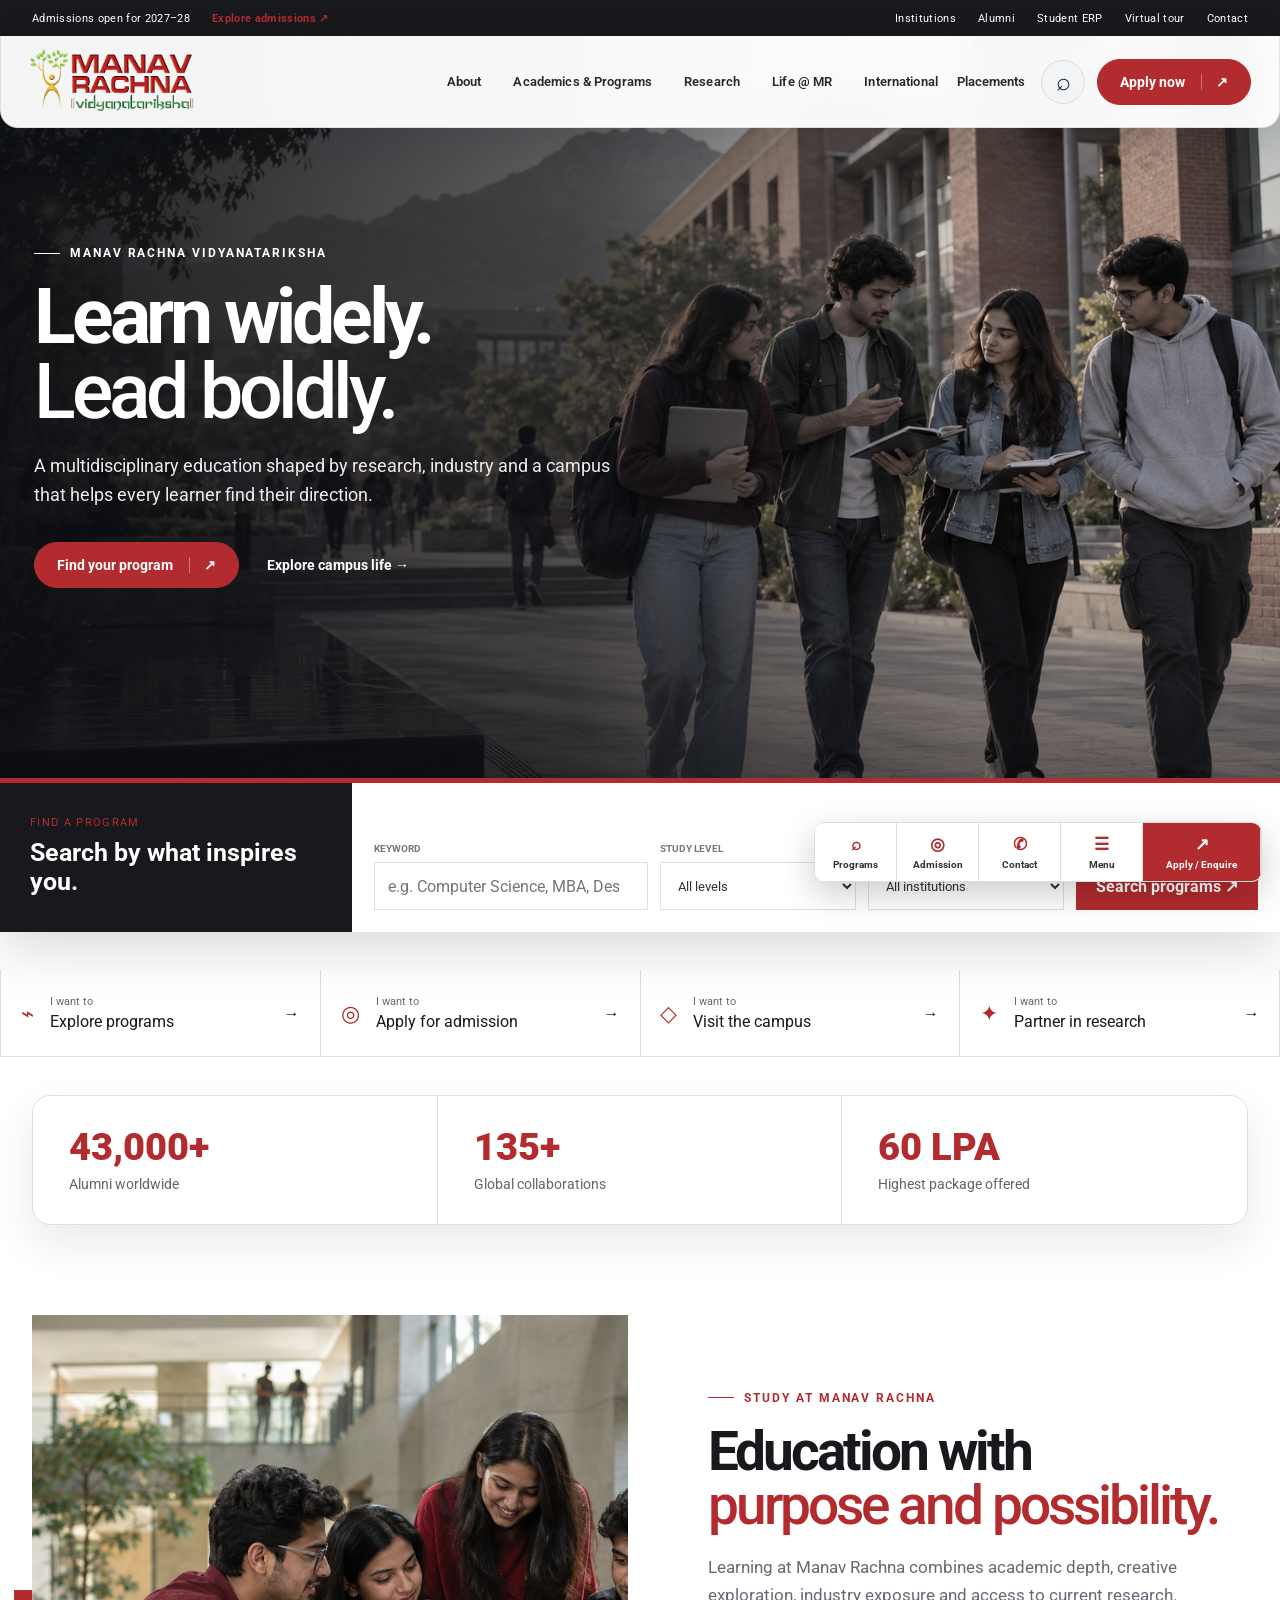
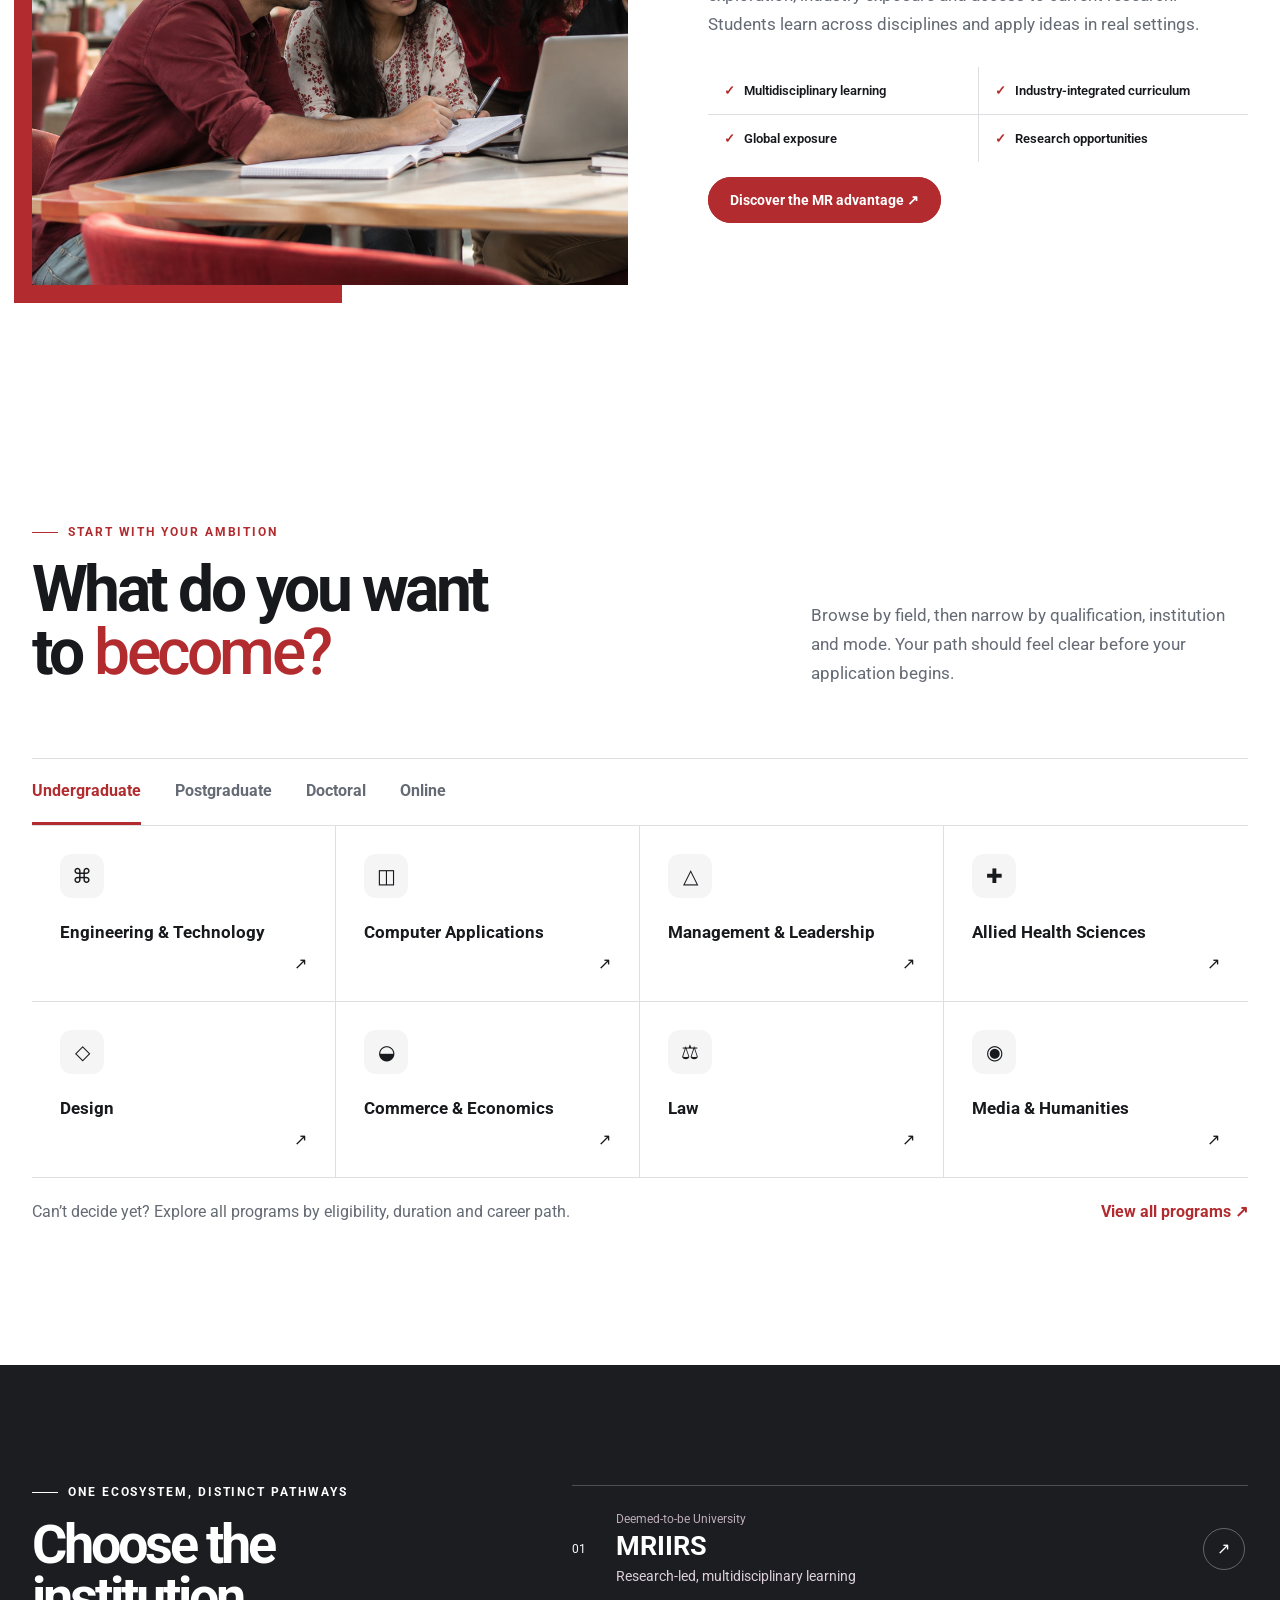
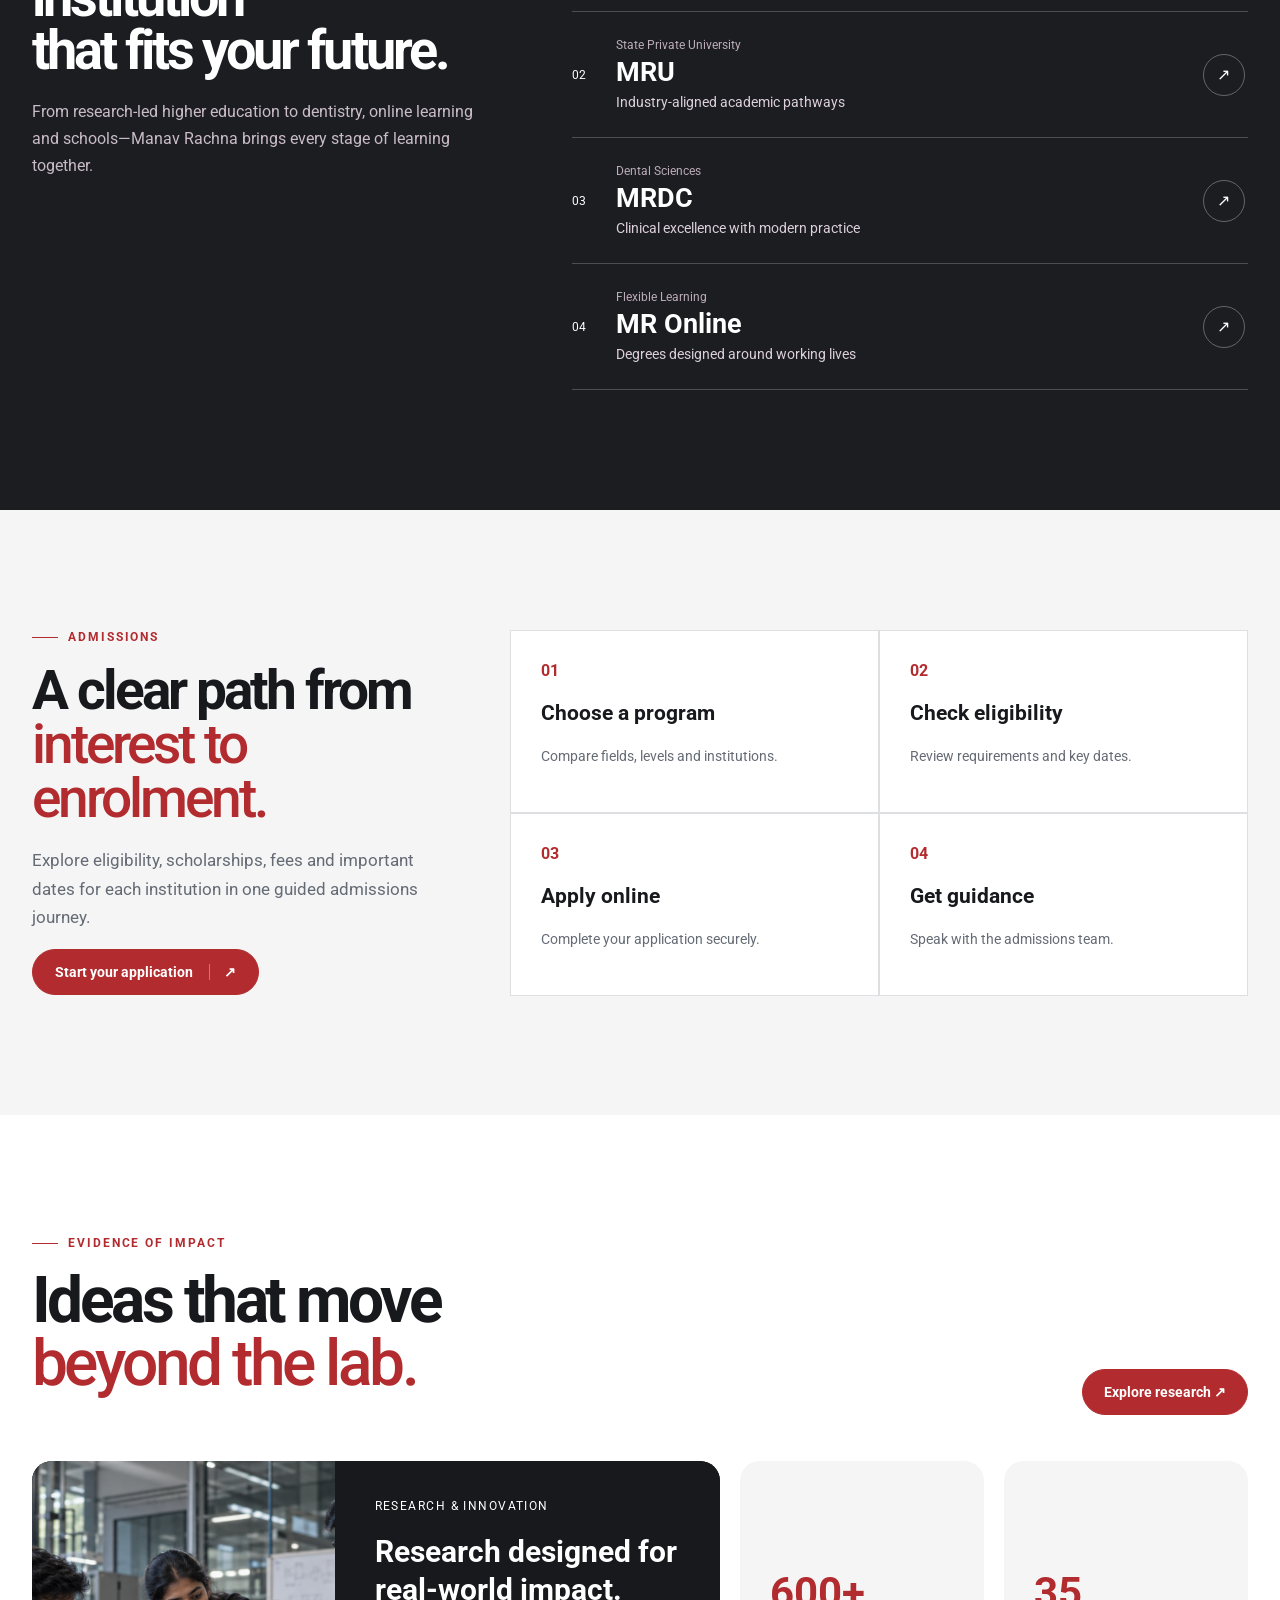
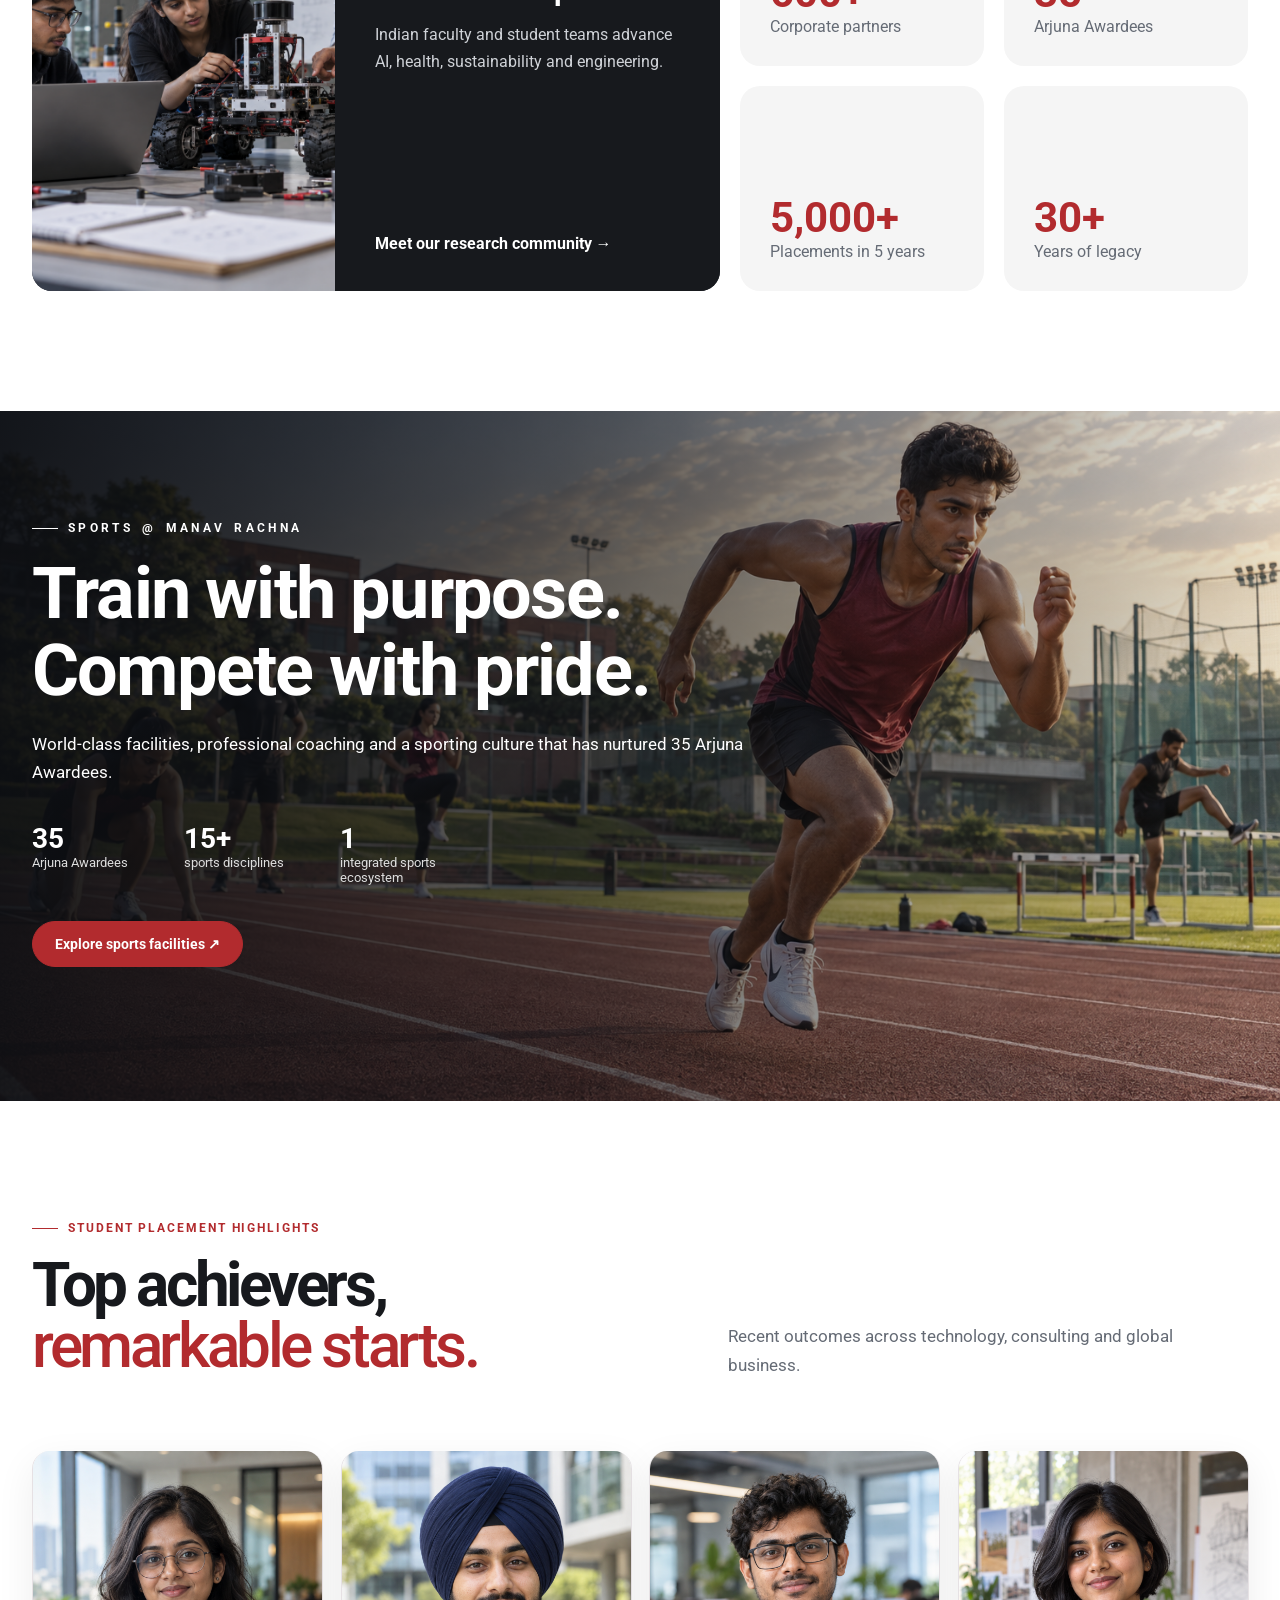
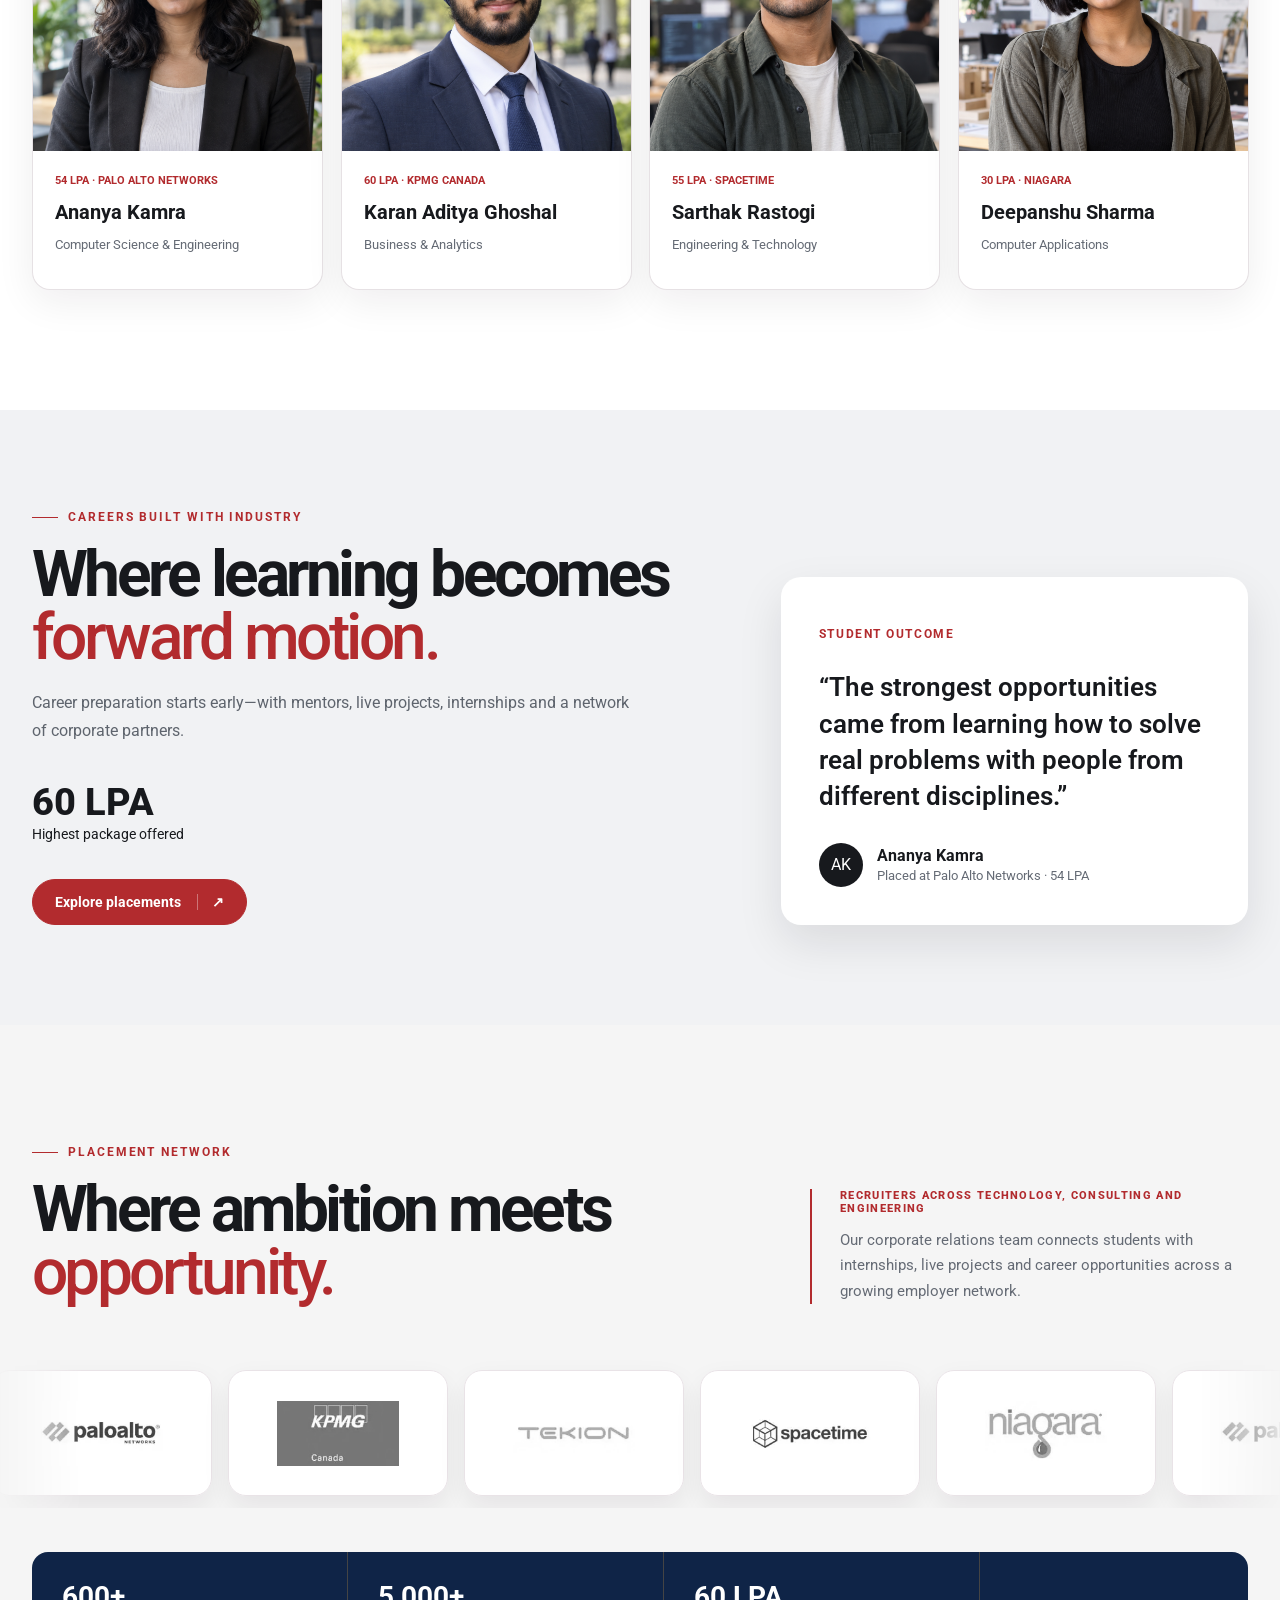
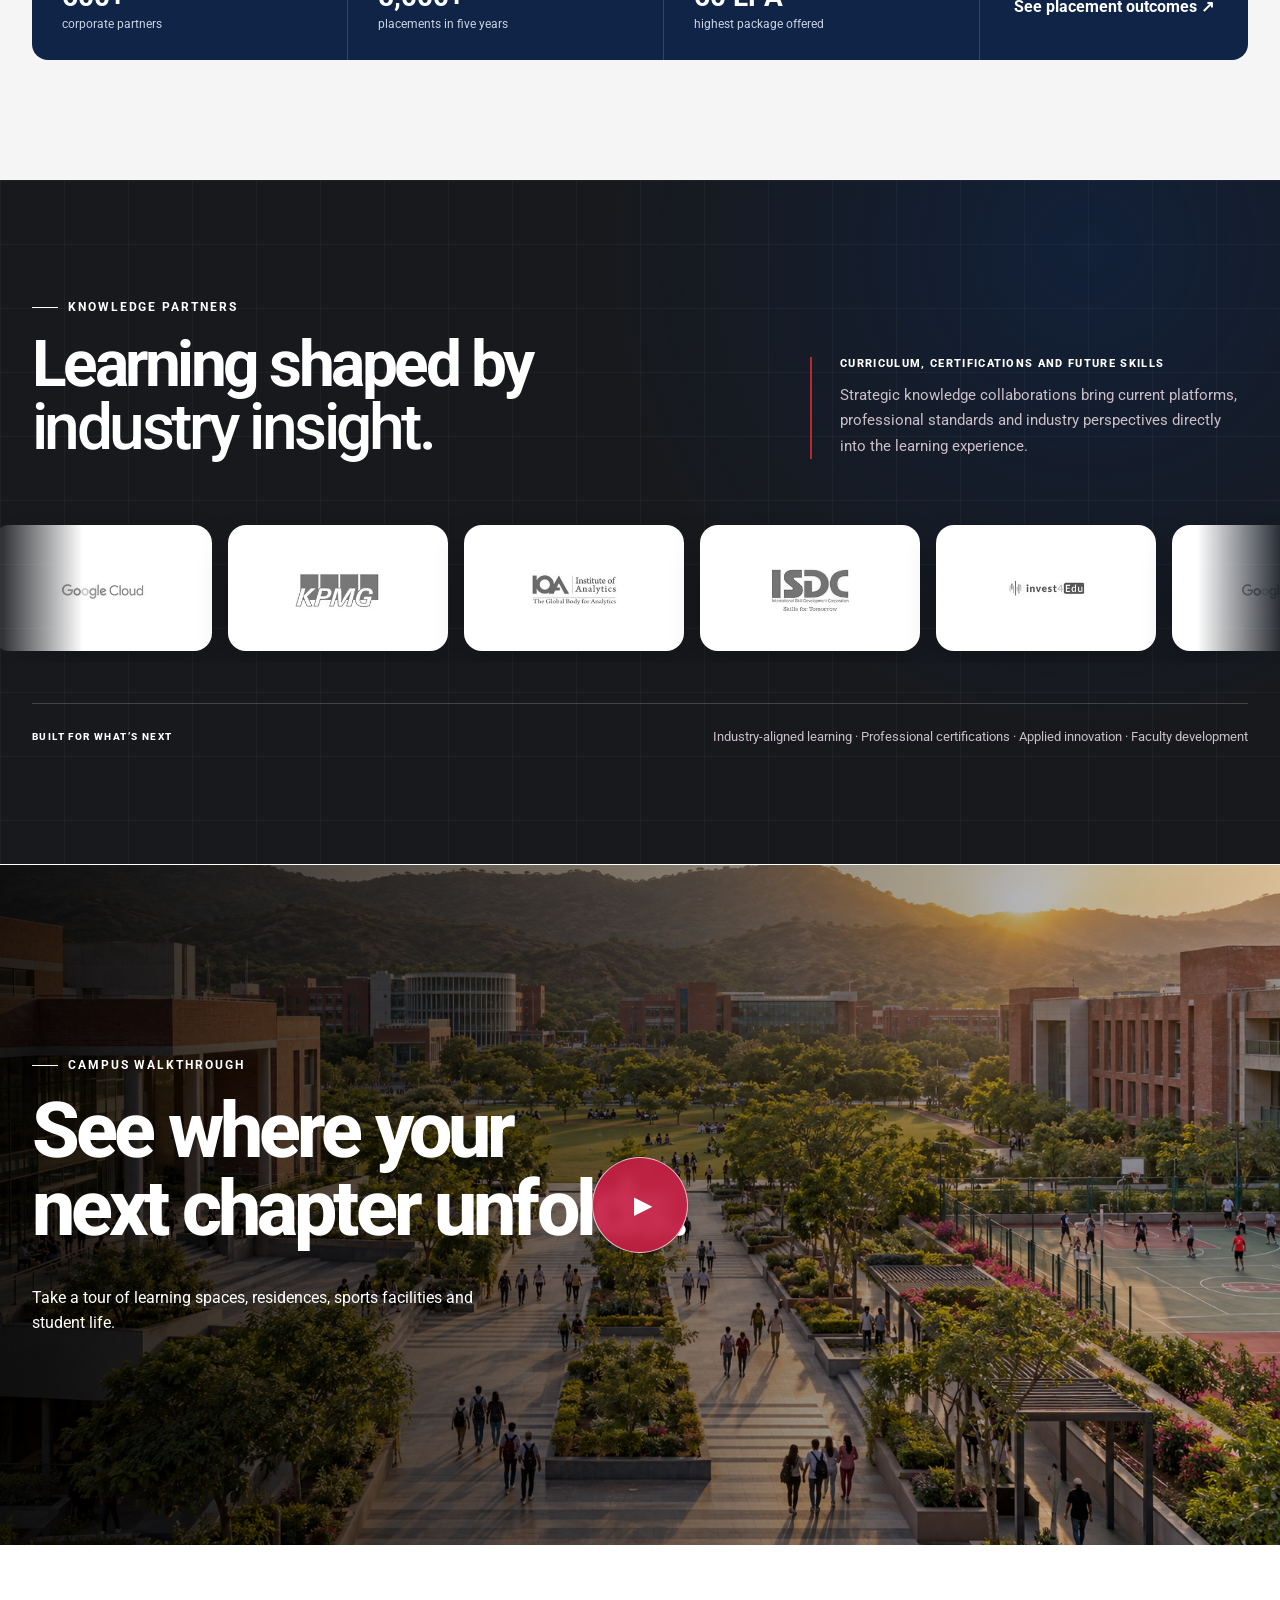
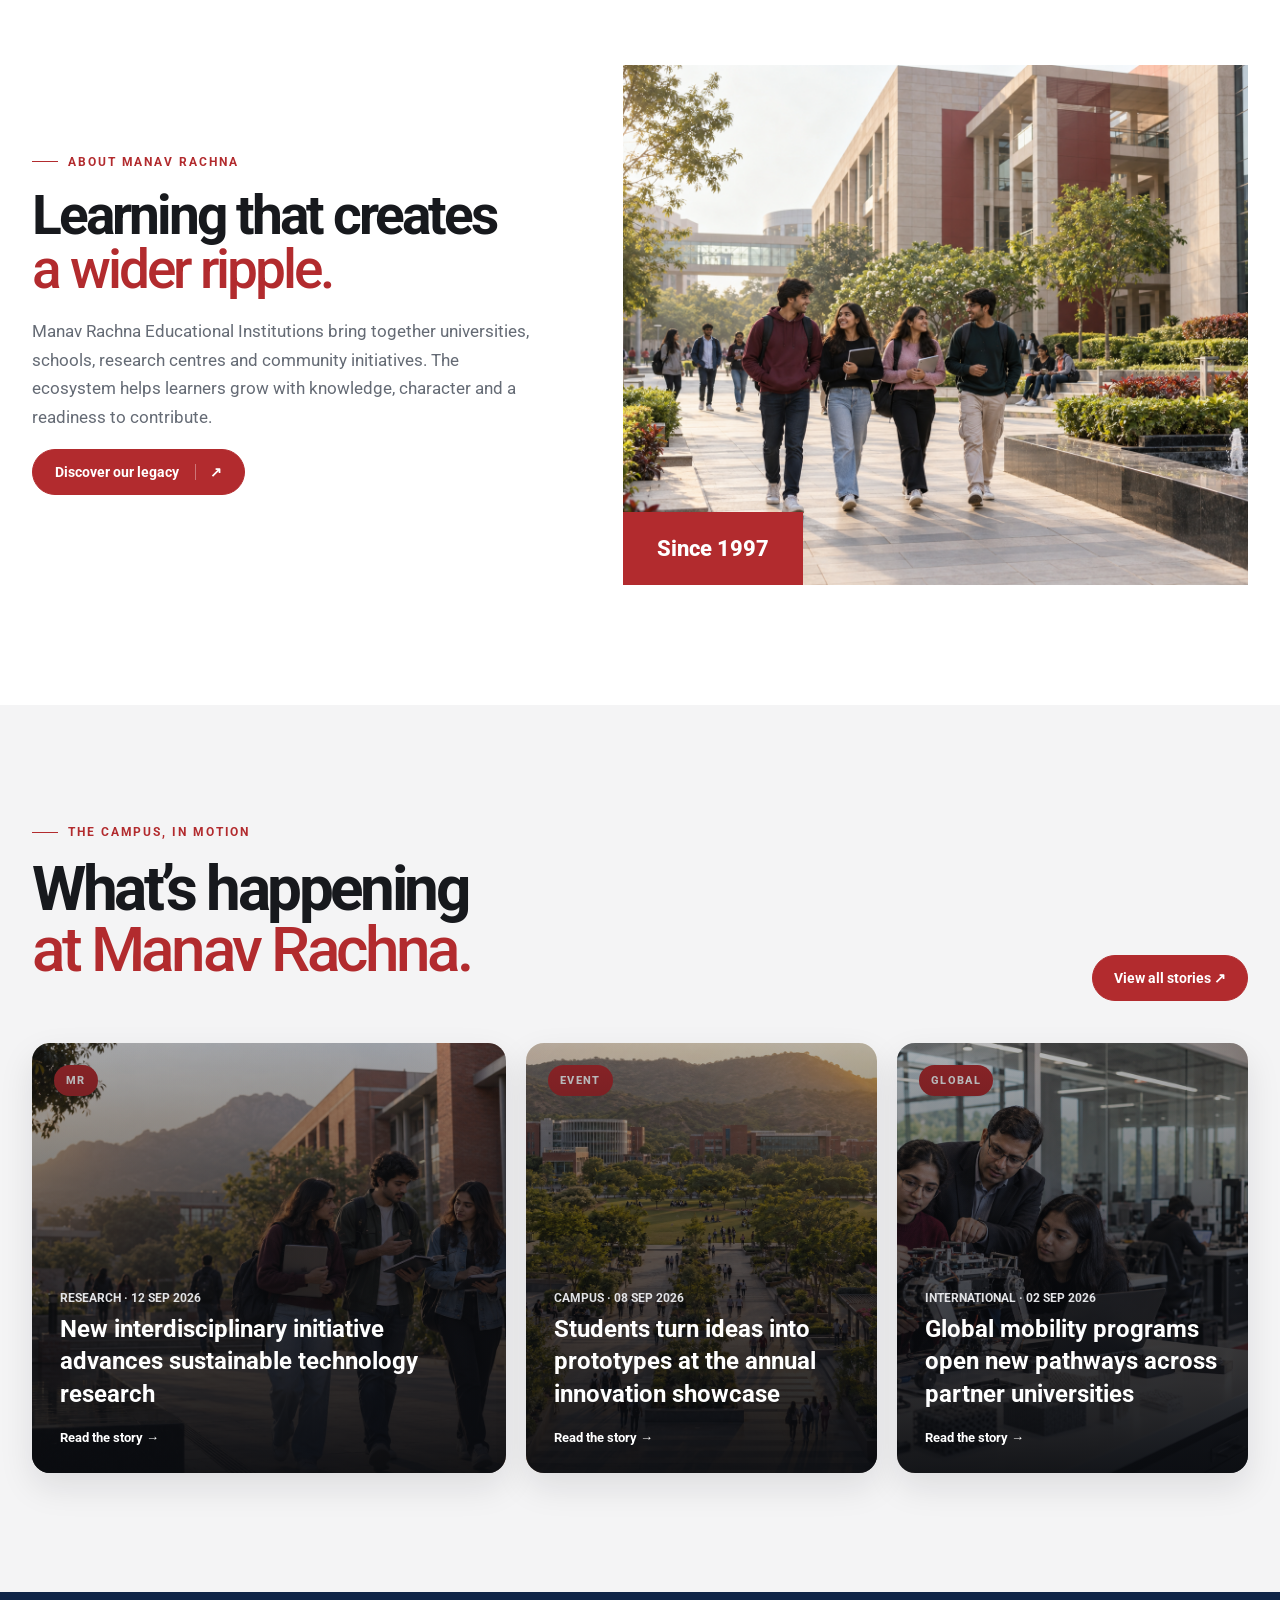
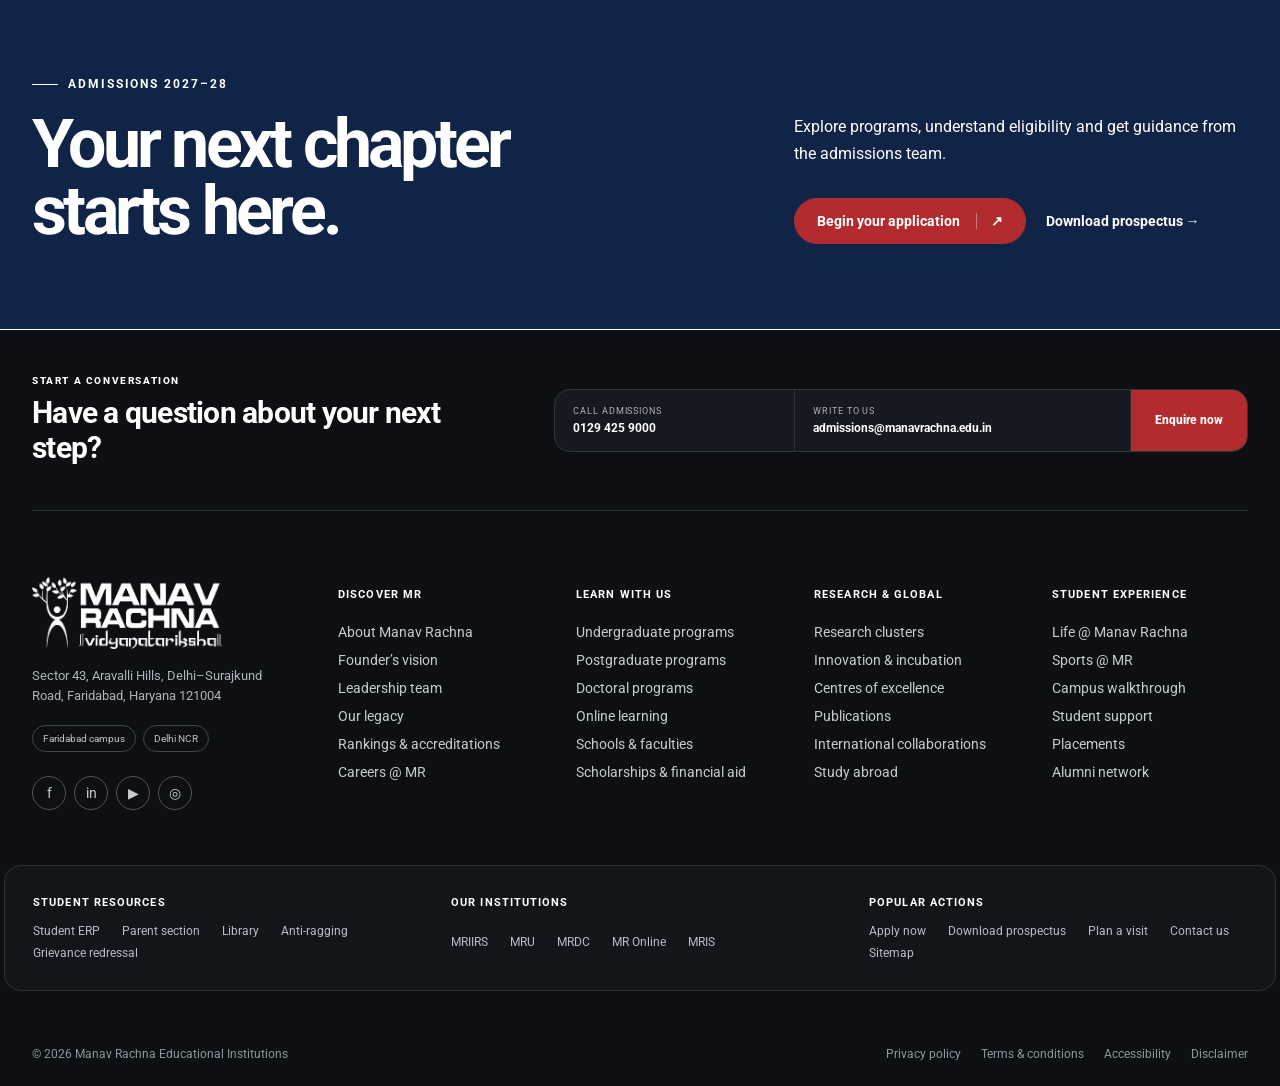
==== preview-1/index.html @ baa13bd2 "Remove numbers section and enable campus video" ====
<!doctype html>
<html lang="en">
<head>
  <meta charset="UTF-8" />
  <meta name="viewport" content="width=device-width, initial-scale=1" />
  <meta name="description" content="A 2026 homepage concept for Manav Rachna—program discovery, research, placements and campus life in one clear journey." />
  <title>Manav Rachna — Homepage Concept 2026</title>
  <link rel="preconnect" href="https://fonts.googleapis.com" />
  <link rel="preconnect" href="https://fonts.gstatic.com" crossorigin />
  <link href="https://fonts.googleapis.com/css2?family=Roboto:wght@400;500;600;700;800;900&display=swap" rel="stylesheet" />
  <link rel="stylesheet" href="styles.css" />
</head>
<body>
  <a class="skip" href="#main">Skip to main content</a>
  <div class="utility-bar"><div><span>Admissions open for 2027–28</span><a href="#admissions">Explore admissions ↗</a></div><nav aria-label="Utility navigation"><a href="#institutions">Institutions</a><a href="#experience">Alumni</a><a href="#top">Student ERP</a><a href="#experience">Virtual tour</a><a href="#enquiry">Contact</a></nav></div>
  <header class="site-header">
    <div class="nav-wrap">
      <a class="brand" href="#top" aria-label="Manav Rachna home"><img src="assets/manav-rachna-logo.png" alt="Manav Rachna" /></a>
      <nav class="desktop-nav" id="desktopNav" aria-label="Primary navigation">
        <button class="nav-item" data-menu="about">About</button>
        <button class="nav-item" data-menu="academics">Academics & Programs</button>
        <button class="nav-item" data-menu="research">Research</button>
        <button class="nav-item" data-menu="experience">Life @ MR</button>
        <button class="nav-item" data-menu="global">International</button>
        <a href="#placements">Placements</a>
      </nav>
      <div class="nav-actions"><button class="icon-btn" id="searchBtn" aria-label="Open search">⌕</button><a class="apply-btn" href="#admissions">Apply now <span>↗</span></a><button class="menu-btn" id="menuBtn" aria-label="Open menu" aria-expanded="false"><span></span><span></span></button></div>
    </div>
    <div class="mega-menu" id="megaMenu" aria-hidden="true"></div>
  </header>

  <main id="main">
    <section class="hero" id="top">
      <img class="hero-image" src="assets/campus-hero.png" alt="Students collaborating while walking through a contemporary university campus" />
      <div class="hero-shade"></div>
      <div class="hero-content">
        <div class="eyebrow light"><span></span> Manav Rachna Vidyanatariksha</div>
        <h1>Learn widely.<br /><em>Lead boldly.</em></h1>
        <p>A multidisciplinary education shaped by research, industry and a campus that helps every learner find their direction.</p>
        <div class="hero-actions"><a class="primary-btn" href="#programs">Find your program <span>↗</span></a><a class="text-link light-link" href="#experience">Explore campus life <span>→</span></a></div>
      </div>
    </section>

    <section class="program-search" aria-label="Find a program"><div><span>Find a program</span><h2>Search by what inspires you.</h2></div><form onsubmit="return false"><label><span>Keyword</span><input type="search" placeholder="e.g. Computer Science, MBA, Design" /></label><label><span>Study level</span><select><option>All levels</option><option>Undergraduate</option><option>Postgraduate</option><option>Doctoral</option></select></label><label><span>Institution</span><select><option>All institutions</option><option>MRIIRS</option><option>MRU</option><option>MRDC</option><option>MR Online</option></select></label><button type="submit">Search programs ↗</button></form></section>

    <section class="quick-paths" aria-label="Quick links">
      <a href="#programs"><span class="line-icon">⌁</span><span><small>I want to</small>Explore programs</span><b>→</b></a>
      <a href="#admissions"><span class="line-icon">◎</span><span><small>I want to</small>Apply for admission</span><b>→</b></a>
      <a href="#experience"><span class="line-icon">◇</span><span><small>I want to</small>Visit the campus</span><b>→</b></a>
      <a href="#research"><span class="line-icon">✦</span><span><small>I want to</small>Partner in research</span><b>→</b></a>
    </section>

    <section class="impact-strip" aria-label="Manav Rachna highlights"><div><strong>43,000+</strong><span>Alumni worldwide</span></div><div><strong>135+</strong><span>Global collaborations</span></div><div><strong>60 LPA</strong><span>Highest package offered</span></div></section>

    <section class="study-intro section"><div class="study-image"><img src="assets/ai-refresh/study-indian-students.png" alt="Indian Manav Rachna students collaborating in a contemporary learning space" /></div><div><div class="eyebrow"><span></span> Study at Manav Rachna</div><h2>Education with<br /><em>purpose and possibility.</em></h2><p>Learning at Manav Rachna combines academic depth, creative exploration, industry exposure and access to current research. Students learn across disciplines and apply ideas in real settings.</p><div class="study-points"><span>Multidisciplinary learning</span><span>Industry-integrated curriculum</span><span>Global exposure</span><span>Research opportunities</span></div><a class="outline-btn" href="#programs">Discover the MR advantage ↗</a></div></section>

    <section class="section programs" id="programs">
      <div class="section-heading"><div><div class="eyebrow"><span></span> Start with your ambition</div><h2>What do you want<br />to <em>become?</em></h2></div><p>Browse by field, then narrow by qualification, institution and mode. Your path should feel clear before your application begins.</p></div>
      <div class="program-shell">
        <div class="program-tabs" role="tablist" aria-label="Program level"><button class="active" data-level="undergraduate" role="tab">Undergraduate</button><button data-level="postgraduate" role="tab">Postgraduate</button><button data-level="doctoral" role="tab">Doctoral</button><button data-level="online" role="tab">Online</button></div>
        <div class="program-grid" id="programGrid"></div>
        <div class="program-footer"><span>Can’t decide yet? Explore all programs by eligibility, duration and career path.</span><a href="#programs">View all programs <b>↗</b></a></div>
      </div>
    </section>

    <section class="institutions section" id="institutions">
      <div class="institution-intro"><div class="eyebrow light"><span></span> One ecosystem, distinct pathways</div><h2>Choose the institution<br />that fits your future.</h2><p>From research-led higher education to dentistry, online learning and schools—Manav Rachna brings every stage of learning together.</p></div>
      <div class="institution-cards">
        <article class="institution-card featured"><span class="card-no">01</span><div><p>Deemed-to-be University</p><h3>MRIIRS</h3><span>Research-led, multidisciplinary learning</span></div><a href="#institutions" aria-label="Explore MRIIRS">↗</a></article>
        <article class="institution-card"><span class="card-no">02</span><div><p>State Private University</p><h3>MRU</h3><span>Industry-aligned academic pathways</span></div><a href="#institutions" aria-label="Explore MRU">↗</a></article>
        <article class="institution-card"><span class="card-no">03</span><div><p>Dental Sciences</p><h3>MRDC</h3><span>Clinical excellence with modern practice</span></div><a href="#institutions" aria-label="Explore MRDC">↗</a></article>
        <article class="institution-card"><span class="card-no">04</span><div><p>Flexible Learning</p><h3>MR Online</h3><span>Degrees designed around working lives</span></div><a href="#institutions" aria-label="Explore MR Online">↗</a></article>
      </div>
    </section>

    <section class="admission-detail section" id="admissions-overview"><div><div class="eyebrow"><span></span> Admissions</div><h2>A clear path from<br /><em>interest to enrolment.</em></h2><p>Explore eligibility, scholarships, fees and important dates for each institution in one guided admissions journey.</p><a class="primary-btn" href="#admissions">Start your application <span>↗</span></a></div><div class="admission-steps"><article><b>01</b><h3>Choose a program</h3><p>Compare fields, levels and institutions.</p></article><article><b>02</b><h3>Check eligibility</h3><p>Review requirements and key dates.</p></article><article><b>03</b><h3>Apply online</h3><p>Complete your application securely.</p></article><article><b>04</b><h3>Get guidance</h3><p>Speak with the admissions team.</p></article></div></section>

    <section class="section proof" id="research">
      <div class="proof-top"><div><div class="eyebrow"><span></span> Evidence of impact</div><h2>Ideas that move<br /><em>beyond the lab.</em></h2></div><a class="outline-btn" href="#research">Explore research <span>↗</span></a></div>
      <div class="proof-layout">
        <article class="story-card plum"><img src="assets/ai-refresh/evidence-robotics-lab.png" alt="Indian students and faculty developing a robotics prototype in a modern innovation laboratory" /><div><span>Research & innovation</span><h3>Research designed for real-world impact.</h3><p>Indian faculty and student teams advance AI, health, sustainability and engineering.</p><a href="#research">Meet our research community →</a></div></article>
        <div class="metric-grid"><div><strong>600+</strong><span>Corporate partners</span></div><div><strong>35</strong><span>Arjuna Awardees</span></div><div><strong>5,000+</strong><span>Placements in 5 years</span></div><div><strong>30+</strong><span>Years of legacy</span></div></div>
      </div>
    </section>

    <section class="sports" id="sports"><img src="assets/sports-at-mr.png" alt="Student athletes training on the university athletics track" /><div class="sports-overlay"></div><div class="sports-copy"><div class="eyebrow light"><span></span> Sports @ Manav Rachna</div><h2>Train with purpose.<br />Compete with pride.</h2><p>World-class facilities, professional coaching and a sporting culture that has nurtured 35 Arjuna Awardees.</p><div class="sports-facts"><span><strong>35</strong> Arjuna Awardees</span><span><strong>15+</strong> sports disciplines</span><span><strong>1</strong> integrated sports ecosystem</span></div><a class="primary-btn pale" href="#sports">Explore sports facilities ↗</a></div></section>

    <section class="achievers section"><div class="section-heading compact"><div><div class="eyebrow"><span></span> Student placement highlights</div><h2>Top achievers,<br /><em>remarkable starts.</em></h2></div><p>Recent outcomes across technology, consulting and global business.</p></div><div class="achiever-grid"><article><div class="avatar"><img src="assets/ai-refresh/placement-ananya.png" alt="Fictional portrait representing Ananya Kamra" /></div><span>54 LPA · Palo Alto Networks</span><h3>Ananya Kamra</h3><p>Computer Science & Engineering</p></article><article><div class="avatar"><img src="assets/ai-refresh/placement-karan.png" alt="Fictional portrait representing Karan Aditya Ghoshal" /></div><span>60 LPA · KPMG Canada</span><h3>Karan Aditya Ghoshal</h3><p>Business & Analytics</p></article><article><div class="avatar"><img src="assets/ai-refresh/placement-sarthak.png" alt="Fictional portrait representing Sarthak Rastogi" /></div><span>55 LPA · Spacetime</span><h3>Sarthak Rastogi</h3><p>Engineering & Technology</p></article><article><div class="avatar"><img src="assets/ai-refresh/placement-deepanshu.png" alt="Fictional portrait representing Deepanshu Sharma" /></div><span>30 LPA · Niagara</span><h3>Deepanshu Sharma</h3><p>Computer Applications</p></article></div></section>

    <section class="career" id="placements">
      <div class="career-copy"><div class="eyebrow light"><span></span> Careers built with industry</div><h2>Where learning becomes<br /><em>forward motion.</em></h2><p>Career preparation starts early—with mentors, live projects, internships and a network of corporate partners.</p><div class="career-stat"><strong>60 LPA</strong><span>Highest package offered</span></div><a class="primary-btn pale" href="#placements">Explore placements <span>↗</span></a></div>
      <div class="career-panel"><p>Student outcome</p><blockquote>“The strongest opportunities came from learning how to solve real problems with people from different disciplines.”</blockquote><div class="student"><span>AK</span><div><strong>Ananya Kamra</strong><small>Placed at Palo Alto Networks · 54 LPA</small></div></div></div>
    </section>

    <section class="placement-network partner-section section" aria-label="Placement network">
      <div class="partner-section-head"><div><div class="eyebrow"><span></span> Placement network</div><h2>Where ambition meets<br /><em>opportunity.</em></h2></div><div class="partner-head-copy"><span>Recruiters across technology, consulting and engineering</span><p>Our corporate relations team connects students with internships, live projects and career opportunities across a growing employer network.</p></div></div>
      <div class="logo-marquee" aria-label="Selected placement partners"><div class="logo-track placement-track"><figure><img src="assets/partners/palo-alto.webp" alt="Palo Alto Networks" /></figure><figure><img src="assets/partners/kpmg-canada.webp" alt="KPMG Canada" /></figure><figure><img src="assets/partners/tekion.webp" alt="Tekion" /></figure><figure><img src="assets/partners/spacetime.webp" alt="Spacetime" /></figure><figure><img src="assets/partners/niagara.webp" alt="Niagara" /></figure><figure aria-hidden="true"><img src="assets/partners/palo-alto.webp" alt="" /></figure><figure aria-hidden="true"><img src="assets/partners/kpmg-canada.webp" alt="" /></figure><figure aria-hidden="true"><img src="assets/partners/tekion.webp" alt="" /></figure><figure aria-hidden="true"><img src="assets/partners/spacetime.webp" alt="" /></figure><figure aria-hidden="true"><img src="assets/partners/niagara.webp" alt="" /></figure></div></div>
      <div class="placement-band"><div><strong>600+</strong><span>corporate partners</span></div><div><strong>5,000+</strong><span>placements in five years</span></div><div><strong>60 LPA</strong><span>highest package offered</span></div><a href="#placements">See placement outcomes ↗</a></div>
    </section>

    <section class="knowledge-partners partner-section section" aria-label="Knowledge partners">
      <div class="partner-section-head"><div><div class="eyebrow light"><span></span> Knowledge partners</div><h2>Learning shaped by<br /><em>industry insight.</em></h2></div><div class="partner-head-copy"><span>Curriculum, certifications and future skills</span><p>Strategic knowledge collaborations bring current platforms, professional standards and industry perspectives directly into the learning experience.</p></div></div>
      <div class="logo-marquee dark-marquee" aria-label="Selected knowledge partners"><div class="logo-track knowledge-track"><figure><img src="assets/partners/google-cloud.webp" alt="Google Cloud" /></figure><figure><img src="assets/partners/kpmg.webp" alt="KPMG" /></figure><figure><img src="assets/partners/institute-analytics.webp" alt="Institute of Analytics" /></figure><figure><img src="assets/partners/isdc.webp" alt="International Skill Development Corporation" /></figure><figure><img src="assets/partners/invest4edu.webp" alt="Invest4Edu" /></figure><figure aria-hidden="true"><img src="assets/partners/google-cloud.webp" alt="" /></figure><figure aria-hidden="true"><img src="assets/partners/kpmg.webp" alt="" /></figure><figure aria-hidden="true"><img src="assets/partners/institute-analytics.webp" alt="" /></figure><figure aria-hidden="true"><img src="assets/partners/isdc.webp" alt="" /></figure><figure aria-hidden="true"><img src="assets/partners/invest4edu.webp" alt="" /></figure></div></div>
      <div class="knowledge-note"><span>Built for what’s next</span><p>Industry-aligned learning · Professional certifications · Applied innovation · Faculty development</p></div>
    </section>

    <section class="walkthrough" aria-label="Campus walkthrough video">
      <img src="assets/campus-walkthrough.png" alt="High-resolution aerial view of the Manav Rachna campus" />
      <video class="campus-video" preload="metadata" controls playsinline aria-label="Manav Rachna campus walkthrough"><source src="assets/campus-walkthrough.mp4" type="video/mp4" /></video>
      <div class="walkthrough-shade"></div><div class="walkthrough-copy"><div class="eyebrow light"><span></span> Campus walkthrough</div><h2>See where your<br />next chapter unfolds.</h2><button class="play-button" type="button" aria-label="Play campus walkthrough video"><span>▶</span></button><p>Take a tour of learning spaces, residences, sports facilities and student life.</p></div>
    </section>

    <section class="about-mr section"><div><div class="eyebrow"><span></span> About Manav Rachna</div><h2>Learning that creates<br /><em>a wider ripple.</em></h2><p>Manav Rachna Educational Institutions bring together universities, schools, research centres and community initiatives. The ecosystem helps learners grow with knowledge, character and a readiness to contribute.</p><a class="primary-btn" href="#top">Discover our legacy <span>↗</span></a></div><div class="about-image"><img src="assets/ai-refresh/about-campus.png" alt="Indian students walking through a contemporary university campus" /><span>Since 1997</span></div></section>

    <section class="section happenings" id="experience">
      <div class="section-heading compact"><div><div class="eyebrow"><span></span> The campus, in motion</div><h2>What’s happening<br /><em>at Manav Rachna.</em></h2></div><a class="outline-btn" href="#experience">View all stories <span>↗</span></a></div>
      <div class="news-grid"><article class="news-lead"><div class="news-art art-one"><span>MR</span></div><p>Research · 12 Sep 2026</p><h3>New interdisciplinary initiative advances sustainable technology research</h3><a href="#experience">Read the story →</a></article><article><div class="news-art art-two"><span>EVENT</span></div><p>Campus · 08 Sep 2026</p><h3>Students turn ideas into prototypes at the annual innovation showcase</h3><a href="#experience">Read the story →</a></article><article><div class="news-art art-three"><span>GLOBAL</span></div><p>International · 02 Sep 2026</p><h3>Global mobility programs open new pathways across partner universities</h3><a href="#experience">Read the story →</a></article></div>
    </section>

    <section class="admissions" id="admissions"><div><div class="eyebrow light"><span></span> Admissions 2027–28</div><h2>Your next chapter<br />starts here.</h2></div><div><p>Explore programs, understand eligibility and get guidance from the admissions team.</p><a class="primary-btn pale" href="#admissions">Begin your application <span>↗</span></a><a class="text-link light-link" href="#admissions">Download prospectus →</a></div></section>
  </main>

  <footer id="enquiry"><div class="footer-enquiry"><div><span class="footer-kicker">Start a conversation</span><h2>Have a question about your next step?</h2></div><div class="footer-enquiry-actions"><a href="tel:01294259000"><small>Call admissions</small><strong>0129 425 9000</strong></a><a href="mailto:admissions@manavrachna.edu.in"><small>Write to us</small><strong>admissions@manavrachna.edu.in</strong></a><a class="footer-cta" href="#admissions">Enquire now</a></div></div><div class="footer-top"><div class="footer-brand"><img src="assets/manav-rachna-logo.png" alt="Manav Rachna" /><p>Sector 43, Aravalli Hills, Delhi–Surajkund Road, Faridabad, Haryana 121004</p><div class="campus-tags"><span>Faridabad campus</span><span>Delhi NCR</span></div><div class="socials"><a href="#top" aria-label="Facebook">f</a><a href="#top" aria-label="LinkedIn">in</a><a href="#top" aria-label="YouTube">▶</a><a href="#top" aria-label="Instagram">◎</a></div></div><div><h3>Discover MR</h3><a href="#top">About Manav Rachna</a><a href="#top">Founder’s vision</a><a href="#top">Leadership team</a><a href="#top">Our legacy</a><a href="#top">Rankings & accreditations</a><a href="#top">Careers @ MR</a></div><div><h3>Learn with us</h3><a href="#programs">Undergraduate programs</a><a href="#programs">Postgraduate programs</a><a href="#programs">Doctoral programs</a><a href="#programs">Online learning</a><a href="#institutions">Schools & faculties</a><a href="#admissions">Scholarships & financial aid</a></div><div><h3>Research & global</h3><a href="#research">Research clusters</a><a href="#research">Innovation & incubation</a><a href="#research">Centres of excellence</a><a href="#research">Publications</a><a href="#experience">International collaborations</a><a href="#experience">Study abroad</a></div><div><h3>Student experience</h3><a href="#experience">Life @ Manav Rachna</a><a href="#sports">Sports @ MR</a><a href="#experience">Campus walkthrough</a><a href="#experience">Student support</a><a href="#placements">Placements</a><a href="#experience">Alumni network</a></div></div><div class="footer-utilities"><div><h3>Student resources</h3><a href="#top">Student ERP</a><a href="#top">Parent section</a><a href="#top">Library</a><a href="#top">Anti-ragging</a><a href="#top">Grievance redressal</a></div><div><h3>Our institutions</h3><a href="#institutions">MRIIRS</a><a href="#institutions">MRU</a><a href="#institutions">MRDC</a><a href="#institutions">MR Online</a><a href="#institutions">MRIS</a></div><div><h3>Popular actions</h3><a href="#admissions">Apply now</a><a href="#admissions">Download prospectus</a><a href="#experience">Plan a visit</a><a href="#enquiry">Contact us</a><a href="#top">Sitemap</a></div></div><div class="footer-bottom"><span>© 2026 Manav Rachna Educational Institutions</span><div><a href="#top">Privacy policy</a><a href="#top">Terms & conditions</a><a href="#top">Accessibility</a><a href="#top">Disclaimer</a></div></div></footer>

<nav class="sticky-actions" aria-label="Quick actions"><a href="#programs"><span>⌕</span>Programs</a><a href="#admissions"><span>◎</span>Admission</a><a href="#enquiry"><span>✆</span>Contact</a><button type="button" id="stickyMenu"><span>☰</span>Menu</button><a class="sticky-apply" href="#admissions"><span>↗</span>Apply / Enquire</a></nav>
  <div class="search-overlay" id="searchOverlay" aria-hidden="true"><button id="closeSearch" aria-label="Close search">×</button><div><span>Search Manav Rachna</span><label><input type="search" placeholder="Programs, schools, research…" autofocus /><b>↗</b></label><p>Popular: Engineering · Management · Design · Admissions</p></div></div>
  <script src="script.js"></script>
</body>
</html>
---- preview-1/styles.css ----
:root{--plum:#290d25;--plum-2:#4a123c;--red:#c91f45;--gold:#d6ad3b;--ink:#171717;--muted:#666;--paper:#f6f6f6;--line:#dedede;--white:#fff;--radius:20px;--font-head:'Roboto',Arial,sans-serif;--font-body:'Roboto',Arial,sans-serif}*{box-sizing:border-box}html{scroll-behavior:smooth}body{margin:0;color:var(--ink);font-family:var(--font-body);background:#fff}a{color:inherit;text-decoration:none}button,input{font:inherit}.skip{position:fixed;left:10px;top:-80px;background:#fff;padding:12px;z-index:99}.skip:focus{top:10px}.announcement{height:36px;background:linear-gradient(90deg,#70132b,#32102f);color:#fff;display:flex;align-items:center;justify-content:center;gap:28px;font-size:12px;letter-spacing:.05em}.announcement a{color:#f3d78d;font-weight:700}.site-header{position:absolute;top:36px;left:0;right:0;z-index:30;color:#fff}.nav-wrap{height:88px;display:flex;align-items:center;max-width:1460px;margin:auto;padding:0 34px;border-bottom:1px solid rgba(255,255,255,.25)}.brand{margin-right:auto}.brand img{width:166px;max-height:62px;object-fit:contain;filter:brightness(0) invert(1)}.desktop-nav{display:flex;align-items:center;gap:28px}.desktop-nav a,.nav-item{font-size:14px;color:inherit;font-weight:600;background:none;border:0;cursor:pointer;padding:34px 0}.nav-item span{font-size:11px;margin-left:5px}.nav-actions{display:flex;align-items:center;gap:12px;margin-left:30px}.icon-btn,.menu-btn{width:44px;height:44px;border:1px solid rgba(255,255,255,.35);background:rgba(255,255,255,.08);color:#fff;border-radius:50%;cursor:pointer}.icon-btn{font-size:25px}.apply-btn,.primary-btn{display:inline-flex;align-items:center;justify-content:center;gap:16px;background:var(--red);color:#fff;border-radius:999px;padding:14px 22px;font-weight:700;font-size:14px}.apply-btn span,.primary-btn span{border-left:1px solid rgba(255,255,255,.35);padding-left:14px}.menu-btn{display:none}.menu-btn span{display:block;width:18px;height:1px;background:#fff;margin:5px auto}.mega-menu{display:none;max-width:1180px;margin:0 auto;background:#fff;color:var(--ink);border-radius:0 0 20px 20px;padding:28px 32px;box-shadow:0 22px 50px rgba(20,0,15,.22);grid-template-columns:1.2fr 2fr}.mega-menu.open{display:grid}.mega-menu .mega-intro{padding-right:35px;border-right:1px solid var(--line)}.mega-menu small,.mega-menu p{color:var(--muted)}.mega-menu h3{font:700 28px var(--font-head);margin:8px 0}.mega-links{display:grid;grid-template-columns:repeat(3,1fr);gap:10px 24px;padding-left:34px}.mega-links a{padding:10px 0;border-bottom:1px solid #eee;font-size:14px}.hero{height:790px;position:relative;color:#fff;overflow:hidden;background:var(--plum)}.hero-image{position:absolute;width:100%;height:100%;object-fit:cover}.hero-shade{position:absolute;inset:0;background:linear-gradient(90deg,rgba(22,7,21,.94) 0%,rgba(34,8,29,.68) 36%,rgba(22,7,21,.04) 72%),linear-gradient(0deg,rgba(20,8,18,.65),transparent 35%)}.hero-content{position:relative;z-index:2;max-width:1460px;margin:auto;padding:210px 34px 0}.eyebrow{text-transform:uppercase;font-size:12px;font-weight:700;letter-spacing:.16em;color:var(--red);display:flex;align-items:center;gap:10px}.eyebrow span{width:26px;height:1px;background:currentColor}.eyebrow.light{color:#b22b2e}.hero h1,.section h2,.institution-intro h2,.career h2,.admissions h2{font:700 clamp(50px,6vw,86px)/.98 var(--font-head);letter-spacing:-.055em;margin:20px 0}.hero h1 em,.section h2 em,.career h2 em{font-weight:500;color:#f3d78d;font-style:normal}.hero-content>p{max-width:590px;font-size:18px;line-height:1.65;color:#f1eaf0}.hero-actions{display:flex;align-items:center;gap:28px;margin-top:32px}.text-link{font-weight:700;font-size:14px}.light-link{color:#fff}.hero-proof{position:absolute;z-index:2;bottom:0;right:0;width:56%;display:grid;grid-template-columns:repeat(3,1fr);background:rgba(45,12,40,.88);backdrop-filter:blur(18px);border-radius:24px 0 0 0}.hero-proof div{padding:25px 32px;border-right:1px solid rgba(255,255,255,.15)}.hero-proof strong{display:block;font:700 28px var(--font-head)}.hero-proof span{font-size:13px;color:#d9cdd6}.quick-paths{max-width:1320px;margin:-1px auto 0;display:grid;grid-template-columns:repeat(4,1fr);border:1px solid var(--line);border-top:0}.quick-paths a{padding:25px 20px;display:flex;align-items:center;gap:16px;border-right:1px solid var(--line);transition:.25s}.quick-paths a:hover{background:var(--paper)}.quick-paths a:last-child{border:0}.quick-paths small{display:block;color:var(--muted);font-size:11px;margin-bottom:4px}.quick-paths b{margin-left:auto}.line-icon{color:var(--red);font-size:22px}.section{padding:120px max(32px,calc((100vw - 1320px)/2))}.section-heading{display:grid;grid-template-columns:1.3fr .8fr;align-items:end;gap:70px;margin-bottom:54px}.section-heading h2{font-size:clamp(44px,5vw,70px)}.section-heading>p{color:var(--muted);font-size:17px;line-height:1.7;max-width:520px}.program-shell{border-top:1px solid var(--line)}.program-tabs{display:flex;gap:34px;border-bottom:1px solid var(--line)}.program-tabs button{padding:22px 0;border:0;border-bottom:3px solid transparent;background:none;color:var(--muted);font-weight:700;cursor:pointer}.program-tabs .active{color:var(--red);border-color:var(--red)}.program-grid{display:grid;grid-template-columns:repeat(4,1fr)}.program-card{min-height:176px;padding:28px;border-right:1px solid var(--line);border-bottom:1px solid var(--line);display:flex;flex-direction:column;transition:.25s}.program-card:hover{background:var(--plum);color:#fff;transform:translateY(-3px)}.program-card:nth-child(4n){border-right:0}.program-icon{width:44px;height:44px;border-radius:12px;background:var(--paper);display:grid;place-items:center;color:var(--plum);font-size:20px}.program-card h3{margin:24px 0 0;font:700 17px var(--font-head)}.program-card span:last-child{margin-top:auto;align-self:flex-end}.program-footer{padding:24px 0;display:flex;justify-content:space-between;color:var(--muted)}.program-footer a{color:var(--red);font-weight:700}.institutions{background:var(--plum);color:#fff;display:grid;grid-template-columns:.8fr 1.2fr;gap:90px}.institution-intro h2{font-size:54px}.institution-intro p{color:#cabcc7;line-height:1.7;max-width:480px}.institution-cards{border-top:1px solid rgba(255,255,255,.22)}.institution-card{display:grid;grid-template-columns:44px 1fr 45px;align-items:center;border-bottom:1px solid rgba(255,255,255,.22);padding:26px 0}.institution-card.featured{color:#f3d78d}.card-no{font-size:12px}.institution-card p{margin:0;color:#bdacb9;font-size:12px}.institution-card h3{margin:4px 0;font:700 27px var(--font-head)}.institution-card div>span{font-size:14px;color:#ddd0da}.institution-card>a{width:42px;height:42px;border:1px solid rgba(255,255,255,.32);border-radius:50%;display:grid;place-items:center}.proof-top{display:flex;justify-content:space-between;align-items:end;margin-bottom:46px}.proof-top h2{font-size:64px}.outline-btn{border:1px solid var(--line);border-radius:999px;padding:14px 21px;font-size:14px;font-weight:700}.proof-layout{display:grid;grid-template-columns:1.15fr .85fr;gap:20px}.story-card{border-radius:var(--radius);padding:50px;color:#fff;min-height:430px;display:flex;flex-direction:column}.plum{background:radial-gradient(circle at 80% 15%,#79265c,transparent 40%),var(--plum)}.story-card>span{text-transform:uppercase;color:#f3d78d;font-size:12px;letter-spacing:.12em}.story-card h3{font:700 36px/1.25 var(--font-head);max-width:700px}.story-card p{color:#d7cad3;max-width:650px;line-height:1.65}.story-card a{margin-top:auto;font-weight:700}.metric-grid{display:grid;grid-template-columns:1fr 1fr;gap:20px}.metric-grid div{background:var(--paper);border-radius:var(--radius);padding:30px;display:flex;flex-direction:column;justify-content:flex-end}.metric-grid strong{font:700 42px var(--font-head);color:var(--red)}.metric-grid span{color:var(--muted)}.career{background:#ba1f3e;color:#fff;padding:100px max(32px,calc((100vw - 1320px)/2));display:grid;grid-template-columns:1fr .72fr;gap:100px}.career h2{font-size:64px}.career-copy>p{max-width:600px;color:#f5dce3;line-height:1.7}.career-stat{margin:36px 0}.career-stat strong{display:block;font:800 38px var(--font-head)}.career-stat span{font-size:14px}.pale{background:#fff;color:var(--red)}.pale span{border-color:#e6c8d0}.career-panel{background:#fff;color:var(--ink);border-radius:var(--radius);padding:38px;align-self:end}.career-panel>p{color:var(--red);font-size:12px;text-transform:uppercase;font-weight:700;letter-spacing:.13em}.career-panel blockquote{margin:28px 0;font:600 26px/1.4 var(--font-head)}.student{display:flex;align-items:center;gap:14px}.student>span{width:44px;height:44px;border-radius:50%;background:var(--plum);color:#fff;display:grid;place-items:center}.student strong,.student small{display:block}.student small{color:var(--muted);margin-top:3px}.compact{grid-template-columns:1fr auto}.compact h2{font-size:62px}.news-grid{display:grid;grid-template-columns:1.35fr 1fr 1fr;gap:22px}.news-grid article{border-bottom:1px solid var(--line);padding-bottom:24px}.news-art{height:260px;border-radius:18px;margin-bottom:22px;display:grid;place-items:center;color:#fff;font:800 26px var(--font-head);letter-spacing:.12em;overflow:hidden}.news-lead .news-art{height:360px}.art-one{background:linear-gradient(135deg,rgba(50,16,47,.3),rgba(197,30,67,.7)),url('assets/campus-hero.png') center/cover}.art-one span{width:86px;height:86px;border:1px solid rgba(255,255,255,.6);border-radius:50%;display:grid;place-items:center}.art-two{background:linear-gradient(135deg,#d3a33a,#a02944)}.art-three{background:linear-gradient(135deg,#511141,#26215c)}.news-grid p{color:var(--red);font-size:12px;text-transform:uppercase;font-weight:700}.news-grid h3{font:700 22px/1.35 var(--font-head);margin:12px 0 26px}.news-grid a{font-weight:700;font-size:14px}.admissions{padding:85px max(32px,calc((100vw - 1320px)/2));background:var(--plum);color:#fff;display:grid;grid-template-columns:1.2fr .8fr;align-items:end;gap:80px}.admissions h2{font-size:68px;margin-bottom:0}.admissions p{color:#cabcc7;line-height:1.7}.admissions .primary-btn{margin-right:20px;margin-top:15px}footer{background:#171317;color:#fff;padding:70px max(32px,calc((100vw - 1320px)/2)) 25px}.footer-top{display:grid;grid-template-columns:1.6fr repeat(3,1fr);gap:50px;padding-bottom:60px}.footer-brand img{width:180px;filter:brightness(0) invert(1)}.footer-brand p{color:#9d949b;max-width:310px;line-height:1.6}.footer-top h3{font:700 14px var(--font-head);color:#f1cf7e}.footer-top div:not(:first-child){display:flex;flex-direction:column;gap:12px}.footer-top a{font-size:14px;color:#c5bdc3}.footer-bottom{display:flex;justify-content:space-between;border-top:1px solid #3b3439;padding-top:24px;color:#8d858b;font-size:12px}.footer-bottom div{display:flex;gap:20px}.search-overlay{position:fixed;inset:0;background:rgba(31,7,27,.98);z-index:100;color:#fff;display:none;place-items:center}.search-overlay.open{display:grid}.search-overlay>button{position:absolute;right:40px;top:30px;border:0;background:none;color:#fff;font-size:40px}.search-overlay>div{width:min(860px,85vw)}.search-overlay>div>span{font-size:13px;color:#e1b75a;text-transform:uppercase;letter-spacing:.15em}.search-overlay label{display:flex;border-bottom:1px solid #856077;margin:24px 0}.search-overlay input{flex:1;border:0;background:none;color:#fff;font:600 clamp(28px,5vw,56px) var(--font-head);padding:22px 0;outline:none}.search-overlay label b{font-size:36px;align-self:center}.search-overlay p{color:#a993a3}.search-overlay input::placeholder{color:#9d8798}
@media(max-width:1050px){.desktop-nav{display:none}.menu-btn{display:block}.hero{height:760px}.hero-proof{width:100%}.quick-paths{grid-template-columns:1fr 1fr}.section-heading,.institutions,.career,.admissions{grid-template-columns:1fr}.institution-intro,.career-copy{max-width:760px}.proof-layout{grid-template-columns:1fr}.news-grid{grid-template-columns:1fr 1fr}.news-lead{grid-column:span 2}.footer-top{grid-template-columns:1.5fr 1fr 1fr}.footer-top>div:last-child{display:none}.mega-menu.open{display:block;margin:0 20px}.mega-menu .mega-intro{border:0;padding:0}.mega-links{padding:15px 0 0;grid-template-columns:1fr 1fr}}
@media(max-width:700px){.announcement{justify-content:space-between;padding:0 18px;gap:8px}.announcement span{font-size:10px}.nav-wrap{height:76px;padding:0 18px}.brand img{width:132px}.apply-btn{display:none}.hero{height:740px}.hero-content{padding:170px 20px 0}.hero h1{font-size:49px}.hero-content>p{font-size:16px}.hero-actions{align-items:flex-start;flex-direction:column;gap:18px}.hero-proof{grid-template-columns:1fr 1fr}.hero-proof div{padding:18px}.hero-proof div:last-child{display:none}.hero-proof strong{font-size:22px}.quick-paths{grid-template-columns:1fr;margin:0 16px}.quick-paths a{border-right:0;border-bottom:1px solid var(--line)}.section{padding:84px 20px}.section-heading{display:block}.section-heading>p{margin-top:24px}.section-heading h2,.institution-intro h2,.proof-top h2,.career h2,.admissions h2,.compact h2{font-size:42px}.program-tabs{overflow-x:auto;gap:25px}.program-tabs button{white-space:nowrap}.program-grid{grid-template-columns:1fr 1fr}.program-card:nth-child(odd){border-right:1px solid var(--line)}.program-card:nth-child(even){border-right:0}.program-footer{display:block;line-height:1.6}.program-footer a{display:block;margin-top:15px}.institutions,.career,.admissions{gap:40px;padding:84px 20px}.proof-top{align-items:flex-start;gap:25px;flex-direction:column}.metric-grid{gap:10px}.metric-grid div{padding:20px}.metric-grid strong{font-size:30px}.story-card{padding:30px;min-height:500px}.story-card h3{font-size:28px}.career-panel blockquote{font-size:22px}.news-grid{grid-template-columns:1fr}.news-lead{grid-column:auto}.news-lead .news-art,.news-art{height:260px}.compact{display:flex;flex-direction:column;align-items:flex-start}.footer-top{grid-template-columns:1fr 1fr}.footer-brand{grid-column:span 2}.footer-bottom{display:block;line-height:1.7}.footer-bottom div{margin-top:12px}.mega-links{grid-template-columns:1fr}.mega-menu{max-height:70vh;overflow:auto}}

/* Expanded 2026 homepage additions */
.site-header{background:linear-gradient(180deg,rgba(0,0,0,.82),rgba(0,0,0,0))}.desktop-nav{gap:22px}.desktop-nav a,.nav-item{font-size:13px}.mega-menu{max-width:1380px;padding:34px 38px;grid-template-columns:1fr 3fr;border-radius:0 0 12px 12px;border-top:4px solid var(--red)}.mega-menu h3{font-size:26px}.mega-groups{display:grid;grid-template-columns:repeat(3,1fr);gap:30px;padding-left:38px}.mega-group h4{margin:0 0 12px;color:var(--red);font-size:12px;text-transform:uppercase;letter-spacing:.12em}.mega-group a{display:flex;justify-content:space-between;padding:9px 0;border-bottom:1px solid #eee;font-size:13px}.mega-menu.open{animation:menuIn .18s ease-out}@keyframes menuIn{from{opacity:0;transform:translateY(-8px)}to{opacity:1;transform:none}}
.story-card{padding:0;overflow:hidden;background:#111;position:relative}.story-card>img{width:100%;height:100%;object-fit:cover;position:absolute;inset:0;opacity:.53}.story-card>div{position:relative;z-index:1;padding:42px;min-height:430px;display:flex;flex-direction:column;background:linear-gradient(90deg,rgba(0,0,0,.9),rgba(0,0,0,.2))}.story-card>div>span{text-transform:uppercase;color:var(--gold);font-size:12px;letter-spacing:.12em}.story-card>div a{margin-top:auto;font-weight:700}.story-card>div p{color:#eee}
.placement-network{background:#fff}.brand-wall{display:grid;grid-template-columns:repeat(6,1fr);border:1px solid var(--line);border-right:0;border-bottom:0}.brand-wall span{height:105px;border-right:1px solid var(--line);border-bottom:1px solid var(--line);display:grid;place-items:center;font-weight:800;font-size:19px;letter-spacing:-.03em;color:#333;filter:grayscale(1);transition:.2s}.brand-wall span:hover{color:var(--red);background:var(--paper)}.placement-band{display:grid;grid-template-columns:repeat(3,1fr) auto;background:var(--ink);color:#fff;align-items:center}.placement-band>div{padding:28px 30px;border-right:1px solid #444}.placement-band strong{display:block;font-size:28px;color:var(--gold)}.placement-band span{font-size:12px;color:#bbb}.placement-band>a{padding:28px 34px;color:var(--gold);font-weight:700}
.walkthrough{height:680px;position:relative;overflow:hidden;color:#fff}.walkthrough>img{width:100%;height:100%;object-fit:cover}.walkthrough-shade{position:absolute;inset:0;background:linear-gradient(90deg,rgba(0,0,0,.86),rgba(0,0,0,.15))}.walkthrough-copy{position:absolute;inset:0;padding:110px max(32px,calc((100vw - 1320px)/2));display:flex;flex-direction:column;align-items:flex-start;justify-content:center}.walkthrough h2{font:800 clamp(48px,6vw,78px)/1.02 var(--font-head);letter-spacing:-.05em;margin:20px 0;max-width:760px}.walkthrough-copy p{max-width:460px;line-height:1.6}.play-button{position:absolute;left:50%;top:50%;transform:translate(-50%,-50%);width:96px;height:96px;border-radius:50%;border:1px solid rgba(255,255,255,.7);background:rgba(201,31,69,.9);color:#fff;cursor:pointer;font-size:24px;backdrop-filter:blur(7px)}.play-button span{margin-left:5px}
.art-two{background:linear-gradient(135deg,rgba(201,31,69,.35),rgba(0,0,0,.35)),url('assets/campus-walkthrough.png') center/cover}.art-three{background:linear-gradient(135deg,rgba(41,13,37,.4),rgba(0,0,0,.45)),url('assets/research-lab.png') center/cover}.news-art>span{background:rgba(0,0,0,.55);padding:10px 14px;border-radius:4px}
footer{background:#111;padding-top:80px}.footer-top{grid-template-columns:1.45fr repeat(4,1fr);gap:38px;padding-bottom:55px}.footer-top h3,.footer-utilities h3{color:var(--gold);text-transform:uppercase;letter-spacing:.1em;font-size:11px}.footer-contact{display:block!important;color:#fff!important;margin-top:12px;font-weight:600}.socials{display:flex;flex-direction:row!important;gap:8px!important;margin-top:24px}.socials a{width:34px;height:34px;border:1px solid #555;border-radius:50%;display:grid;place-items:center!important}.footer-utilities{display:grid;grid-template-columns:1fr 1fr 1fr;border-top:1px solid #333;border-bottom:1px solid #333;padding:35px 0;gap:40px}.footer-utilities>div{display:flex;flex-wrap:wrap;gap:8px 22px}.footer-utilities h3{width:100%;margin:0 0 7px}.footer-utilities a{font-size:12px;color:#aaa}.footer-bottom{border-top:0;padding-top:28px}
@media(max-width:1100px){.brand-wall{grid-template-columns:repeat(4,1fr)}.placement-band{grid-template-columns:repeat(3,1fr)}.placement-band>a{grid-column:span 3}.footer-top{grid-template-columns:1.5fr repeat(3,1fr)}.footer-top>div:last-child{display:none}}
@media(max-width:700px){.mega-groups{grid-template-columns:1fr;padding:18px 0 0}.brand-wall{grid-template-columns:repeat(2,1fr)}.placement-band{grid-template-columns:1fr}.placement-band>a{grid-column:auto}.placement-band>div{border-bottom:1px solid #444}.walkthrough{height:600px}.walkthrough-copy{padding:70px 20px;justify-content:flex-end}.play-button{top:37%;width:78px;height:78px}.footer-top{grid-template-columns:1fr 1fr}.footer-top>div:nth-child(4),.footer-top>div:nth-child(5){display:flex}.footer-utilities{grid-template-columns:1fr}.footer-bottom div{flex-wrap:wrap}}

/* Complete homepage architecture */
.utility-bar{height:36px;background:#2a0c24;color:#fff;display:flex;justify-content:space-between;align-items:center;padding:0 max(32px,calc((100vw - 1460px)/2));font-size:11px;letter-spacing:.03em}.utility-bar>div{display:flex;gap:22px}.utility-bar>div a{color:var(--gold);font-weight:700}.utility-bar nav{display:flex;gap:22px;color:#ddd}.site-header{top:36px}
.program-search{max-width:1320px;margin:-48px auto 0;position:relative;z-index:5;background:#fff;box-shadow:0 18px 55px rgba(0,0,0,.15);display:grid;grid-template-columns:.55fr 1.45fr;border-top:5px solid var(--red)}.program-search>div{padding:28px 30px;background:var(--ink);color:#fff}.program-search>div>span{color:var(--gold);font-size:11px;text-transform:uppercase;letter-spacing:.12em}.program-search h2{font-size:25px;margin:8px 0}.program-search form{display:grid;grid-template-columns:1.4fr 1fr 1fr auto;align-items:end;padding:22px;gap:12px}.program-search label span{display:block;text-transform:uppercase;font-size:10px;font-weight:700;color:#777;margin-bottom:8px}.program-search input,.program-search select{width:100%;height:48px;border:1px solid var(--line);background:#fff;padding:0 13px;color:#333}.program-search button{height:48px;border:0;background:var(--red);color:#fff;padding:0 20px;font-weight:700;cursor:pointer}.quick-paths{margin-top:38px}
.study-intro{display:grid;grid-template-columns:1.05fr .95fr;gap:80px;align-items:center}.study-image{height:570px;position:relative}.study-image:after{content:'';position:absolute;left:-18px;bottom:-18px;width:55%;height:55%;background:var(--red);z-index:-1}.study-image img{width:100%;height:100%;object-fit:cover}.study-intro h2,.admission-detail h2,.about-mr h2{font-size:55px}.study-intro p,.admission-detail>div>p,.about-mr>div>p{color:var(--muted);line-height:1.7;font-size:17px}.study-points{display:grid;grid-template-columns:1fr 1fr;margin:28px 0;gap:1px;background:var(--line)}.study-points span{background:#fff;padding:16px;font-weight:600;font-size:13px}.study-points span:before{content:'✓';color:var(--red);margin-right:9px}
.admission-detail{display:grid;grid-template-columns:.7fr 1.3fr;gap:80px;background:var(--paper)}.admission-steps{display:grid;grid-template-columns:1fr 1fr}.admission-steps article{padding:30px;border:1px solid var(--line);background:#fff}.admission-steps b{color:var(--red)}.admission-steps h3{font-size:21px}.admission-steps p{color:var(--muted);font-size:14px;line-height:1.5}
.sports{min-height:690px;position:relative;color:#fff;overflow:hidden}.sports>img{position:absolute;inset:0;width:100%;height:100%;object-fit:cover}.sports-overlay{position:absolute;inset:0;background:linear-gradient(90deg,rgba(0,0,0,.94),rgba(0,0,0,.55) 45%,rgba(0,0,0,.05))}.sports-copy{position:relative;padding:110px max(32px,calc((100vw - 1320px)/2));max-width:900px}.sports h2{font-size:64px;line-height:1.03;letter-spacing:-.05em;margin:20px 0}.sports-copy>p{font-size:17px;line-height:1.65;max-width:600px}.sports-facts{display:flex;gap:35px;margin:36px 0}.sports-facts span{font-size:12px;color:#ddd;max-width:120px}.sports-facts strong{display:block;color:var(--gold);font-size:28px}
.achiever-grid{display:grid;grid-template-columns:repeat(4,1fr);gap:16px}.achiever-grid article{background:var(--paper);padding:28px;border-top:4px solid var(--red)}.avatar{height:170px;background:linear-gradient(135deg,var(--plum),var(--red));display:grid;place-items:center;color:#fff;font-size:45px;font-weight:900;margin-bottom:24px}.achiever-grid span{color:var(--red);text-transform:uppercase;font-weight:700;font-size:11px}.achiever-grid h3{font-size:20px;margin:12px 0 5px}.achiever-grid p{color:var(--muted);font-size:13px}
.numbers{background:var(--plum);color:#fff;display:grid;grid-template-columns:.8fr 1.2fr;gap:70px}.numbers h2{font-size:50px}.number-grid{display:grid;grid-template-columns:1fr 1fr;border:1px solid rgba(255,255,255,.2)}.number-grid article{padding:38px;border:1px solid rgba(255,255,255,.13)}.number-grid strong{display:block;color:var(--gold);font-size:42px}.number-grid span{color:#ccc;font-size:13px}.about-mr{display:grid;grid-template-columns:.9fr 1.1fr;gap:80px;align-items:center}.about-image{height:520px;position:relative}.about-image img{width:100%;height:100%;object-fit:cover}.about-image span{position:absolute;left:0;bottom:0;background:var(--red);color:#fff;padding:24px 34px;font-size:22px;font-weight:800}
.sticky-actions{position:fixed;right:18px;bottom:18px;z-index:60;background:#fff;border:1px solid #ddd;box-shadow:0 12px 35px rgba(0,0,0,.2);display:flex;border-radius:10px;overflow:hidden}.sticky-actions a,.sticky-actions button{min-width:82px;border:0;border-right:1px solid #ddd;background:#fff;padding:11px 13px;color:#333;font-size:10px;font-weight:700;display:flex;flex-direction:column;align-items:center;gap:5px;cursor:pointer}.sticky-actions span{font-size:17px;color:var(--red)}.sticky-actions .sticky-apply{background:var(--red);color:#fff;min-width:118px}.sticky-actions .sticky-apply span{color:#fff}
@media(max-width:1050px){.utility-bar nav{display:none}.program-search{margin:0 20px;grid-template-columns:1fr}.program-search form{grid-template-columns:1fr 1fr}.study-intro,.admission-detail,.numbers,.about-mr{grid-template-columns:1fr}.achiever-grid{grid-template-columns:1fr 1fr}}
@media(max-width:700px){.utility-bar{padding:0 16px}.utility-bar>div{width:100%;justify-content:space-between}.program-search{margin:0}.program-search form{grid-template-columns:1fr}.study-intro{gap:45px}.study-image{height:360px}.study-intro h2,.admission-detail h2,.about-mr h2{font-size:40px}.admission-detail{gap:40px}.admission-steps{grid-template-columns:1fr}.sports{min-height:720px}.sports-copy{padding:80px 20px}.sports h2{font-size:44px}.sports-facts{gap:15px;flex-wrap:wrap}.achiever-grid{grid-template-columns:1fr 1fr;gap:8px}.achiever-grid article{padding:16px}.avatar{height:110px}.numbers{gap:30px}.number-grid strong{font-size:30px}.number-grid article{padding:22px 16px}.about-image{height:360px}.sticky-actions{left:0;right:0;bottom:0;border-radius:0}.sticky-actions a,.sticky-actions button{flex:1;min-width:0;padding:9px 4px}.sticky-actions .sticky-apply{min-width:0}footer{padding-bottom:95px}}

/* Dedicated statistics strip above Study at Manav Rachna */
.impact-strip{max-width:1320px;margin:38px auto 0;display:grid;grid-template-columns:repeat(3,1fr);background:var(--plum);color:#fff;border-radius:18px;overflow:hidden;box-shadow:0 16px 38px rgba(41,13,37,.16)}.impact-strip>div{min-height:128px;padding:28px 36px;display:flex;flex-direction:column;justify-content:center;border-right:1px solid rgba(255,255,255,.2)}.impact-strip>div:last-child{border-right:0}.impact-strip strong{font-size:38px;line-height:1;font-weight:900;color:var(--gold)}.impact-strip span{margin-top:10px;font-size:14px;color:#eee}.study-intro{padding-top:90px}
@media(max-width:1380px){.impact-strip{margin-left:32px;margin-right:32px}}
@media(max-width:700px){.impact-strip{grid-template-columns:1fr;margin:26px 16px 0}.impact-strip>div{min-height:96px;padding:22px 26px;border-right:0;border-bottom:1px solid rgba(255,255,255,.2)}.impact-strip>div:last-child{border-bottom:0}.impact-strip strong{font-size:31px}.study-intro{padding-top:70px}}

/* 2026 navigation, partner and footer refresh */
body,button,input,select,textarea{font-family:'Roboto',Arial,sans-serif}.nav-wrap{max-width:1400px;height:92px;padding:0 28px;background:rgba(31,9,27,.68);border:1px solid rgba(255,255,255,.14);border-top:0;border-radius:0 0 22px 22px;backdrop-filter:blur(18px);box-shadow:0 18px 44px rgba(20,0,15,.16)}.desktop-nav{align-self:stretch;gap:6px}.nav-item{position:relative;padding:0 13px;font-size:13px;letter-spacing:.01em}.nav-item:after{content:'';position:absolute;left:13px;right:13px;bottom:18px;height:2px;background:#b22b2e;transform:scaleX(0);transform-origin:left;transition:transform .22s}.nav-item:hover:after,.nav-item:focus:after{transform:scaleX(1)}.nav-actions{margin-left:16px}.apply-btn{box-shadow:0 8px 26px rgba(201,31,69,.3)}
.mega-menu{max-width:1400px;grid-template-columns:.9fr 2.5fr .72fr;padding:0;border-radius:0 0 22px 22px;border-top:3px solid var(--red);overflow:hidden;box-shadow:0 28px 65px rgba(20,0,15,.3)}.mega-menu .mega-intro{padding:34px;background:#f8f5f7;border-right:1px solid #e8e0e5}.mega-menu .mega-intro>small{font-size:10px;text-transform:uppercase;letter-spacing:.16em;color:var(--red);font-weight:800}.mega-menu .mega-intro h3{font-size:27px;line-height:1.05;margin:12px 0}.mega-menu .mega-intro p{font-size:13px;line-height:1.6}.mega-feature{margin-top:24px;padding:16px;border-radius:12px;background:var(--plum);color:#fff;display:grid;gap:4px}.mega-feature span{color:#b22b2e;font-size:10px;font-weight:800;letter-spacing:.12em}.mega-feature strong{font-size:13px}.mega-feature a{margin-top:7px;font-size:11px;color:#ead7e5}.mega-groups{grid-template-columns:repeat(3,1fr);gap:28px;padding:34px 32px}.mega-group h4{font-size:10px}.mega-group a{display:block;padding:9px 0;transition:color .18s,padding-left .18s}.mega-group a:hover{color:var(--red);padding-left:7px}.mega-quick{padding:34px 24px;background:var(--plum);display:flex;flex-direction:column;gap:4px}.mega-quick>span{color:#b22b2e;font-size:10px;text-transform:uppercase;letter-spacing:.15em;font-weight:800;margin-bottom:12px}.mega-quick a{color:#fff;font-size:12px;padding:12px 0;border-bottom:1px solid rgba(255,255,255,.14)}
.placement-network{background:#f7f5f6}.partner-block{display:grid;grid-template-columns:260px 1fr;border-top:1px solid #dcd7da}.partner-block+.partner-block{margin-top:24px}.partner-label{padding:26px 28px 26px 0;display:flex;gap:18px;align-items:flex-start}.partner-label>span{width:34px;height:34px;border-radius:50%;display:grid;place-items:center;background:var(--plum);color:#b22b2e;font-size:10px}.partner-label strong,.partner-label small{display:block}.partner-label strong{font-size:18px}.partner-label small{margin-top:7px;color:var(--muted);font-size:12px;line-height:1.5}.brand-wall{grid-template-columns:repeat(5,1fr);border:0;background:#fff;border-radius:16px;overflow:hidden;box-shadow:0 10px 32px rgba(35,12,28,.06)}.brand-wall figure{height:118px;margin:0;border-right:1px solid #ece8ea;display:grid;place-items:center;padding:22px;background:#fff;transition:transform .2s,background .2s}.brand-wall figure:last-child{border-right:0}.brand-wall figure:hover{background:#fffafb;transform:translateY(-3px)}.brand-wall img{width:100%;height:64px;object-fit:contain;filter:grayscale(1);opacity:.82;transition:filter .2s,opacity .2s}.brand-wall figure:hover img{filter:none;opacity:1}.knowledge-block .partner-label>span{background:var(--red);color:#fff}.placement-band{margin-top:28px;border-radius:16px;overflow:hidden}
.achiever-grid{gap:18px}.achiever-grid article{padding:0 0 24px;background:#fff;border:1px solid #e6e1e4;border-top:0;border-radius:18px;overflow:hidden;box-shadow:0 12px 38px rgba(35,12,28,.07);transition:transform .2s,box-shadow .2s}.achiever-grid article:hover{transform:translateY(-5px);box-shadow:0 20px 45px rgba(35,12,28,.12)}.avatar{height:300px;margin:0 0 22px;background:#ddd;overflow:hidden}.avatar img{width:100%;height:100%;object-fit:cover;object-position:center 24%;display:block}.achiever-grid article>span,.achiever-grid article>h3,.achiever-grid article>p{margin-left:22px;margin-right:22px}.achiever-grid article>span{display:block;line-height:1.4}.achiever-grid article>h3{margin-top:12px}
footer{position:relative;background:radial-gradient(circle at 15% 0,#411533 0,transparent 32%),#120f12;padding-top:0;overflow:hidden}.footer-enquiry{display:grid;grid-template-columns:.8fr 1.2fr;align-items:center;gap:60px;padding:45px 0;margin-bottom:66px;border-bottom:1px solid rgba(255,255,255,.13)}.footer-kicker{display:block;color:#b22b2e;text-transform:uppercase;letter-spacing:.16em;font-size:10px;font-weight:800;margin-bottom:10px}.footer-enquiry h2{font-size:30px;line-height:1.15;margin:0;letter-spacing:-.025em}.footer-enquiry-actions{display:grid;grid-template-columns:1fr 1.4fr auto;align-items:center;background:rgba(255,255,255,.06);border:1px solid rgba(255,255,255,.1);border-radius:16px;overflow:hidden}.footer-enquiry-actions>a{padding:16px 18px;border-right:1px solid rgba(255,255,255,.1)}.footer-enquiry-actions small,.footer-enquiry-actions strong{display:block}.footer-enquiry-actions small{font-size:9px;color:#b7adb4;text-transform:uppercase;letter-spacing:.1em}.footer-enquiry-actions strong{font-size:12px;margin-top:5px}.footer-enquiry-actions .footer-cta{align-self:stretch;display:grid;place-items:center;border:0;background:var(--red);font-size:12px;font-weight:800;padding:0 24px}.footer-top{grid-template-columns:1.35fr repeat(4,1fr);gap:42px}.footer-brand img{width:190px}.footer-brand p{font-size:13px}.campus-tags{display:flex!important;flex-direction:row!important;flex-wrap:wrap;gap:7px!important;margin-top:18px}.campus-tags span{border:1px solid #494047;border-radius:999px;padding:7px 10px;font-size:10px;color:#bfb7bc}.footer-top h3,.footer-utilities h3{color:#b22b2e}.footer-top a{transition:color .18s,transform .18s}.footer-top a:hover,.footer-utilities a:hover{color:#fff;transform:translateX(3px)}.socials a:hover{transform:translateY(-2px);background:var(--red);border-color:var(--red)}.footer-utilities{background:rgba(255,255,255,.025);margin:0 -28px;padding:30px 28px;border-radius:16px;border:1px solid #302b2f}.footer-bottom{margin-top:28px}
@media(max-width:1100px){.mega-menu{grid-template-columns:.85fr 2fr}.mega-quick{display:none}.partner-block{grid-template-columns:210px 1fr}.footer-enquiry{grid-template-columns:1fr}.avatar{height:250px}}
@media(max-width:700px){.partner-block{grid-template-columns:1fr}.partner-label{padding-right:0}.brand-wall{grid-template-columns:repeat(2,1fr)}.brand-wall figure{height:100px}.brand-wall figure:nth-child(2n){border-right:0}.brand-wall img{height:52px}.avatar{height:210px}.achiever-grid article{padding:0 0 18px}.achiever-grid article>span,.achiever-grid article>h3,.achiever-grid article>p{margin-left:15px;margin-right:15px}.footer-enquiry{margin-bottom:50px}.footer-enquiry-actions{grid-template-columns:1fr}.footer-enquiry-actions>a{border-right:0;border-bottom:1px solid rgba(255,255,255,.1)}.footer-enquiry-actions .footer-cta{min-height:54px}.footer-top{gap:34px 22px}.footer-top>div:last-child{display:flex}.footer-utilities{margin:0;padding:25px 20px}.mega-menu.open{margin:0 12px}.mega-menu{grid-template-columns:1fr}.mega-menu .mega-intro{display:none}}

/* Separate, expandable logo carousels */
.partner-section{overflow:hidden}.placement-network.partner-section{background:linear-gradient(180deg,#fff 0,#f7f4f6 100%)}.knowledge-partners{position:relative;background:radial-gradient(circle at 85% 15%,#67204f 0,transparent 34%),var(--plum);color:#fff}.knowledge-partners:before{content:'';position:absolute;inset:0;background-image:linear-gradient(rgba(255,255,255,.035) 1px,transparent 1px),linear-gradient(90deg,rgba(255,255,255,.035) 1px,transparent 1px);background-size:64px 64px;pointer-events:none}.partner-section>*{position:relative;z-index:1}.partner-section-head{display:grid;grid-template-columns:1.1fr .7fr;align-items:end;gap:90px;margin-bottom:54px}.partner-section-head h2{font-size:clamp(44px,5vw,70px);margin-bottom:0}.partner-head-copy{padding-left:28px;border-left:2px solid var(--red)}.partner-head-copy>span{display:block;color:var(--red);font-size:11px;font-weight:800;text-transform:uppercase;letter-spacing:.12em}.partner-head-copy p{margin:13px 0 0;color:var(--muted);font-size:15px;line-height:1.7}.knowledge-partners .partner-head-copy{border-left-color:var(--gold)}.knowledge-partners .partner-head-copy>span{color:#b22b2e}.knowledge-partners .partner-head-copy p{color:#cbbfc8}
.logo-marquee{position:relative;width:calc(100% + 80px);margin-left:-40px;padding:12px 0;overflow:hidden;mask-image:linear-gradient(90deg,transparent,#000 7%,#000 93%,transparent);-webkit-mask-image:linear-gradient(90deg,transparent,#000 7%,#000 93%,transparent)}.logo-track{display:flex;gap:16px;width:max-content;animation:logoFlow 28s linear infinite;will-change:transform}.knowledge-track{animation-direction:reverse;animation-duration:32s}.logo-marquee:hover .logo-track{animation-play-state:paused}.logo-track figure{width:220px;height:126px;flex:0 0 220px;margin:0;padding:25px;display:grid;place-items:center;border:1px solid #e9e3e7;border-radius:18px;background:rgba(255,255,255,.96);box-shadow:0 12px 28px rgba(35,12,28,.07);transition:transform .22s,box-shadow .22s}.logo-track figure:hover{transform:translateY(-5px);box-shadow:0 20px 38px rgba(35,12,28,.13)}.logo-track img{display:block;width:100%;height:65px;object-fit:contain;filter:grayscale(1);opacity:.76;transition:filter .2s,opacity .2s}.logo-track figure:hover img{filter:none;opacity:1}.dark-marquee .logo-track figure{background:#fff;border-color:rgba(255,255,255,.18);box-shadow:0 14px 32px rgba(0,0,0,.2)}@keyframes logoFlow{to{transform:translateX(calc(-50% - 8px))}}
.partner-section .placement-band{margin-top:44px}.knowledge-note{display:flex;justify-content:space-between;align-items:center;gap:30px;margin-top:40px;padding-top:25px;border-top:1px solid rgba(255,255,255,.18)}.knowledge-note span{color:#b22b2e;text-transform:uppercase;letter-spacing:.14em;font-size:10px;font-weight:800}.knowledge-note p{margin:0;color:#cbbfc8;font-size:13px}
@media(max-width:900px){.partner-section-head{grid-template-columns:1fr;gap:28px}.partner-head-copy{max-width:650px}.logo-track figure{width:190px;flex-basis:190px;height:112px}.logo-track img{height:58px}}
@media(max-width:700px){.partner-section-head{margin-bottom:35px}.partner-head-copy{padding-left:18px}.logo-marquee{width:calc(100% + 40px);margin-left:-20px}.logo-track{gap:10px;animation-duration:22s}.knowledge-track{animation-duration:26s}.logo-track figure{width:160px;flex-basis:160px;height:98px;padding:20px;border-radius:14px}.logo-track img{height:50px}.partner-section .placement-band{margin-top:30px}.knowledge-note{display:block}.knowledge-note p{margin-top:10px;line-height:1.6}}
@media(prefers-reduced-motion:reduce){.logo-track{animation-play-state:paused}}

/* Current Manav Rachna brand colours — original layout retained */
:root{--plum:#0f2447;--plum-2:#193965;--red:#b22b2e;--gold:#d7e2f4;--ink:#101c31;--muted:#5c6678;--paper:#f4f7fb;--line:#dbe2ec}.announcement,.utility-bar{background:#0f2447}.site-header{background:linear-gradient(180deg,rgba(15,36,71,.9),transparent)}.nav-wrap{background:rgba(15,36,71,.78)}.hero{background:#0f2447}.hero-shade{background:linear-gradient(90deg,rgba(15,36,71,.95),rgba(15,36,71,.68) 42%,rgba(15,36,71,.06) 78%),linear-gradient(0deg,rgba(15,36,71,.62),transparent 35%)}.career{background:#b22b2e}.knowledge-partners{background:radial-gradient(circle at 85% 15%,#193965 0,transparent 34%),#0f2447}.placement-network.partner-section{background:linear-gradient(180deg,#fff,#f3f6fa)}footer{background:radial-gradient(circle at 15% 0,#193965 0,transparent 32%),#09162d}.mega-feature,.mega-quick{background:#0f2447}.mega-menu{border-top-color:#b22b2e}.mega-group h4,.mega-menu .mega-intro>small{color:#b22b2e}.impact-strip{background:#0f2447}.program-card:hover{background:#0f2447}.avatar img{width:100%;height:100%;object-fit:cover;object-position:center 24%;display:block}

/* Premium red-led theme; navy is used only as supporting contrast */
:root{--gold:#b22b2e}.announcement{background:#8f2024}.utility-bar{background:#fff;color:#0f2447;border-bottom:1px solid #ead8d9}.utility-bar a{color:#b22b2e}.site-header{background:linear-gradient(180deg,rgba(92,17,20,.88),rgba(178,43,46,.22),transparent)}.nav-wrap{background:rgba(126,25,29,.84);border-color:rgba(255,255,255,.22);box-shadow:0 18px 45px rgba(83,15,18,.2)}.nav-item:after{background:#fff}.apply-btn{background:#0f2447;box-shadow:0 10px 28px rgba(15,36,71,.28)}.hero{background:#b22b2e}.hero-shade{background:linear-gradient(90deg,rgba(92,17,20,.96),rgba(178,43,46,.68) 43%,rgba(15,36,71,.08) 80%),linear-gradient(0deg,rgba(73,13,16,.68),transparent 38%)}.hero h1 em,.section h2 em,.career h2 em{color:#fff}.eyebrow.light{color:#fff}.impact-strip{background:linear-gradient(105deg,#8f2024,#b22b2e)}.impact-strip strong{color:#fff}.institutions{background:linear-gradient(135deg,#8b2023,#b22b2e)}.institution-card.featured{color:#fff}.story-card.plum{background:radial-gradient(circle at 80% 15%,#d55154,transparent 40%),#8f2024}.story-card>span{color:#fff}.program-card:hover{background:#b22b2e}.numbers{background:linear-gradient(120deg,#861d21,#b22b2e)}.number-grid strong{color:#fff}.knowledge-partners{background:radial-gradient(circle at 85% 15%,#cf4a4e 0,transparent 34%),#8f2024}.knowledge-partners .partner-head-copy{border-left-color:#fff}.knowledge-partners .partner-head-copy>span,.knowledge-note span{color:#fff}.mega-feature,.mega-quick{background:#8f2024}.placement-band{background:#0f2447}footer{background:radial-gradient(circle at 15% 0,#b22b2e 0,transparent 34%),#26090b}.footer-kicker,.footer-top h3,.footer-utilities h3{color:#fff}.footer-enquiry-actions .footer-cta{background:#b22b2e}.sports-overlay{background:linear-gradient(90deg,rgba(71,12,15,.95),rgba(178,43,46,.68) 48%,rgba(15,36,71,.08))}.sports-copy{max-width:1180px}.sports .eyebrow{letter-spacing:.28em;word-spacing:.22em}.sports h2{max-width:920px;font-size:clamp(58px,5.6vw,82px);line-height:1.08;letter-spacing:-.025em}.sports-copy>p{max-width:720px}.sports-facts{gap:56px}.sports-facts span{max-width:160px;font-size:13px}.sports-facts strong{color:#fff}
@media(max-width:700px){.sports .eyebrow{letter-spacing:.18em;word-spacing:.1em}.sports h2{font-size:46px;line-height:1.12}.sports-facts{gap:20px}}

/* Monochrome premium balance — red and navy used as focused accents */
:root{--ink:#17191d;--muted:#656b75;--paper:#f5f5f5;--line:#dedfe2;--plum:#17191d;--plum-2:#24272d;--red:#b22b2e;--gold:#b22b2e}body{background:#fff;color:#17191d}.utility-bar{background:#17191d;color:#fff;border:0}.utility-bar a{color:#fff}.utility-bar nav{color:#c9cbd0}.site-header{background:none;color:#17191d;top:36px}.nav-wrap{height:92px;max-width:1400px;background:rgba(255,255,255,.96);border:1px solid rgba(23,25,29,.1);border-top:0;border-radius:0 0 18px 18px;box-shadow:0 14px 40px rgba(15,20,30,.14);backdrop-filter:blur(18px)}.brand img{filter:none}.desktop-nav a,.nav-item{color:#252830}.nav-item:after{background:#b22b2e}.icon-btn,.menu-btn{background:#f3f4f6;border-color:#d9dce1;color:#0f2447}.menu-btn span{background:#0f2447}.apply-btn{background:#b22b2e;color:#fff;box-shadow:none}.apply-btn:hover{background:#922225}.hero{background:#17191d}.hero-image{filter:grayscale(.38) saturate(.72)}.hero-shade{background:linear-gradient(90deg,rgba(12,14,18,.94),rgba(12,14,18,.64) 45%,rgba(12,14,18,.08) 78%),linear-gradient(0deg,rgba(12,14,18,.58),transparent 38%)}.hero h1 em{color:#fff}.hero .eyebrow{color:#fff}.primary-btn{background:#b22b2e}.primary-btn:hover{background:#922225}.section h2 em{color:#b22b2e}.quick-paths a:hover{background:#f2f3f5}.impact-strip{background:#fff;color:#17191d;border:1px solid #dedfe2;box-shadow:0 18px 44px rgba(15,20,30,.09)}.impact-strip>div{border-color:#dedfe2}.impact-strip strong{color:#b22b2e}.impact-strip span{color:#60656e}.institutions{background:#1b1d21}.institutions h2 em,.numbers h2 em,.knowledge-partners h2 em{color:#fff}.institution-card.featured{color:#fff}.institution-card.featured h3{color:#fff}.story-card.plum{background:linear-gradient(145deg,#17191d,#252932)}.story-card>span{color:#fff}.career{background:#f1f2f4;color:#17191d}.career h2 em{color:#b22b2e}.career-copy>p{color:#5e646d}.career .eyebrow.light{color:#b22b2e}.career .pale{background:#b22b2e;color:#fff}.career-panel{box-shadow:0 18px 45px rgba(20,24,32,.1)}.numbers{background:#17191d}.number-grid strong{color:#fff}.placement-network.partner-section{background:#f5f5f5}.knowledge-partners{background:radial-gradient(circle at 85% 10%,rgba(15,36,71,.65),transparent 38%),#17191d}.knowledge-partners .partner-head-copy{border-left-color:#b22b2e}.knowledge-partners .partner-head-copy>span,.knowledge-note span{color:#fff}.placement-band{background:#0f2447}.admissions{background:#0f2447}.admissions h2,.admissions p{color:#fff}.admissions .eyebrow.light{color:#fff}.admissions .pale{background:#fff;color:#b22b2e}.sports-overlay{background:linear-gradient(90deg,rgba(12,14,18,.94),rgba(12,14,18,.62) 48%,rgba(12,14,18,.08))}.sports .eyebrow{color:#fff}.sports h2{color:#fff}.sports-facts strong{color:#fff}
.happenings{background:#f4f4f5}.happenings .section-heading{margin-bottom:42px}.news-grid{gap:20px}.news-grid article{position:relative;min-height:430px;padding:0;border:0;border-radius:18px;overflow:hidden;display:flex;flex-direction:column;justify-content:flex-end;isolation:isolate;box-shadow:0 14px 34px rgba(15,20,30,.1)}.news-grid article:after{content:'';position:absolute;inset:0;background:linear-gradient(0deg,rgba(9,11,15,.94) 0%,rgba(9,11,15,.58) 48%,rgba(9,11,15,.08) 80%);z-index:-1;transition:background .3s}.news-grid article:hover:after{background:linear-gradient(0deg,rgba(15,36,71,.96) 0%,rgba(15,36,71,.56) 52%,rgba(15,36,71,.04) 82%)}.news-art,.news-lead .news-art{position:absolute;inset:0;width:100%;height:100%;margin:0;border-radius:0;z-index:-2;transition:transform .55s}.news-grid article:hover .news-art{transform:scale(1.055)}.news-art>span{position:absolute;top:22px;left:22px;background:#b22b2e;padding:9px 12px;border-radius:999px;font-size:11px;letter-spacing:.12em}.news-grid article>p,.news-grid article>h3,.news-grid article>a{position:relative;margin-left:28px;margin-right:28px;color:#fff}.news-grid article>p{margin-top:0;margin-bottom:8px;color:#e2e3e6}.news-grid article>h3{margin-top:0;margin-bottom:20px;font-size:24px}.news-grid article>a{margin-bottom:28px;font-size:13px}.news-lead{min-height:430px}.art-two{background:linear-gradient(135deg,rgba(20,20,20,.08),rgba(20,20,20,.12)),url('assets/campus-walkthrough.png') center/cover}.art-three{background:linear-gradient(135deg,rgba(20,20,20,.08),rgba(20,20,20,.12)),url('assets/research-lab.png') center/cover}
footer{background:#0d0f13;color:#fff}.footer-enquiry{border-color:#2c3037}.footer-kicker,.footer-top h3,.footer-utilities h3{color:#fff}.footer-enquiry-actions{background:#16191f;border-color:#30343b}.footer-enquiry-actions small{color:#aeb2ba}.footer-enquiry-actions .footer-cta{background:#b22b2e}.footer-top{align-items:start}.footer-top>div{min-width:0}.footer-brand p{color:#aeb2ba}.footer-top a{color:#c8cbd1}.footer-utilities{background:#12151a;border-color:#2c3037}.footer-utilities a{color:#b9bdc5}.footer-bottom{color:#90959f}.campus-tags span{border-color:#41464f;color:#bfc3ca}
@media(max-width:1050px){.news-grid article,.news-lead{min-height:390px}}
@media(max-width:700px){.site-header{top:36px}.nav-wrap{background:rgba(255,255,255,.97)}.brand img{filter:none}.news-grid article,.news-lead{min-height:360px}.news-grid article>h3{font-size:21px}.news-grid article>p,.news-grid article>h3,.news-grid article>a{margin-left:20px;margin-right:20px}.news-grid article>a{margin-bottom:22px}.impact-strip>div{border-color:#dedfe2}.footer-top{align-items:start}}

/* Requested section corrections and site-wide interaction polish */
.proof-layout{align-items:stretch}.story-card{height:430px;min-height:430px;display:grid;grid-template-columns:44% 56%;padding:0;background:#17191d}.story-card>img{position:static;width:100%;height:430px;opacity:1;object-fit:cover}.story-card>div{min-height:430px;padding:38px 40px;background:#17191d;display:flex;flex-direction:column}.story-card>div>span{color:#fff}.story-card>div h3{margin:20px 0 14px;font-size:30px;line-height:1.25}.story-card>div p{margin:0;color:#cfd2d7}.story-card>div a{color:#fff}.story-card:hover>img{transform:scale(1.035)}
.sports .primary-btn.pale{background:#fff;color:#17191d;border:1px solid rgba(255,255,255,.8)}.sports .primary-btn.pale span{color:#17191d;border-color:#d7d9dd}.sports .primary-btn.pale:hover{background:#b22b2e;color:#fff;border-color:#b22b2e}.sports .primary-btn.pale:hover span{color:#fff;border-color:rgba(255,255,255,.35)}
.placement-band strong,.placement-band>a{color:#fff}.placement-band span{color:#c9d3e2}.avatar{background:#f1f2f4}.avatar img{object-fit:cover;object-position:center 24%;filter:none}
.walkthrough>img{image-rendering:auto}.walkthrough:hover>img{transform:scale(1.035)}
.program-card,.institution-card,.admission-steps article,.metric-grid>div,.achiever-grid article,.number-grid article,.quick-paths a,.study-points span,.brand-wall figure,.logo-track figure,.footer-enquiry-actions>a{transition:transform .25s ease,box-shadow .25s ease,background-color .25s ease,color .25s ease}.program-card:hover,.admission-steps article:hover,.metric-grid>div:hover,.achiever-grid article:hover,.number-grid article:hover{transform:translateY(-6px);box-shadow:0 16px 32px rgba(15,20,30,.12)}.institution-card:hover{padding-left:12px;background:rgba(255,255,255,.055)}.quick-paths a:hover{transform:translateY(-4px);box-shadow:0 12px 25px rgba(15,20,30,.08)}.study-points span:hover{transform:translateX(5px);color:#b22b2e}.logo-track figure:hover,.brand-wall figure:hover{transform:translateY(-5px)}.primary-btn,.apply-btn,.outline-btn,.text-link,.play-button,.socials a{transition:transform .22s ease,box-shadow .22s ease,background-color .22s ease,color .22s ease}.primary-btn:hover,.apply-btn:hover,.outline-btn:hover{transform:translateY(-3px);box-shadow:0 12px 24px rgba(15,20,30,.16)}.play-button:hover{transform:translate(-50%,-50%) scale(1.08)}.news-grid article:hover{transform:translateY(-6px);box-shadow:0 22px 44px rgba(15,20,30,.18)}.about-image:hover img,.study-image:hover img{transform:scale(1.04)}.footer-top a:hover{color:#fff;transform:translateX(4px)}
@media(max-width:1050px){.story-card{grid-template-columns:42% 58%}}
@media(max-width:700px){.story-card{height:500px;min-height:500px;display:block}.story-card>img{height:205px}.story-card>div{min-height:295px;padding:26px}.story-card>div h3{font-size:24px}.avatar img{object-position:center 20%}}
@media(prefers-reduced-motion:reduce){.program-card,.institution-card,.admission-steps article,.metric-grid>div,.achiever-grid article,.number-grid article,.quick-paths a,.story-card>img,.walkthrough>img,.news-grid article{transition:none}}

/* September image and CTA refresh */
.art-one{background:linear-gradient(135deg,rgba(20,20,20,.08),rgba(20,20,20,.12)),url('assets/campus-hero.png') center/cover}
.news-grid article:after{background:linear-gradient(0deg,rgba(9,11,15,.94) 0%,rgba(9,11,15,.62) 52%,rgba(9,11,15,.22) 100%)}
.outline-btn,.primary-btn,.apply-btn{background:#b22b2e;color:#fff;border:1px solid #b22b2e}
.outline-btn:hover,.primary-btn:hover,.apply-btn:hover{background:#922225;color:#fff;border-color:#922225}
.sports .primary-btn.pale,.career .primary-btn.pale,.admissions .primary-btn.pale{background:#b22b2e;color:#fff;border-color:#b22b2e}
.sports .primary-btn.pale span,.career .primary-btn.pale span,.admissions .primary-btn.pale span{color:#fff;border-color:rgba(255,255,255,.35)}
.story-card h3{max-width:560px}
.news-art.art-one>span{width:auto;height:auto;border:0;display:block;place-items:initial}
.campus-video{position:absolute;inset:0;width:100%;height:100%;object-fit:cover;background:#000;opacity:0;visibility:hidden;z-index:4;transition:opacity .35s ease}
.walkthrough.is-playing .campus-video{opacity:1;visibility:visible}
.walkthrough.is-playing .walkthrough-shade,.walkthrough.is-playing .walkthrough-copy,.walkthrough.is-playing>img{opacity:0;pointer-events:none}
.walkthrough-shade,.walkthrough-copy,.walkthrough>img{transition:opacity .35s ease}

/* Scroll-triggered section transitions */
.reveal-ready .scroll-reveal{opacity:0;transform:translate3d(0,38px,0);transition:opacity .72s cubic-bezier(.2,.65,.25,1),transform .72s cubic-bezier(.2,.65,.25,1);will-change:opacity,transform}
.reveal-ready .scroll-reveal.scroll-reveal-item{transform:translate3d(0,24px,0);transition-delay:var(--reveal-delay,0ms)}
.reveal-ready .scroll-reveal.is-visible{opacity:1;transform:translate3d(0,0,0)}
@media(max-width:700px){.reveal-ready .scroll-reveal{transform:translate3d(0,24px,0);transition-duration:.58s}.reveal-ready .scroll-reveal.is-visible{transform:translate3d(0,0,0)}}
@media(prefers-reduced-motion:reduce){.reveal-ready .scroll-reveal{opacity:1;transform:none;transition:none;will-change:auto}}
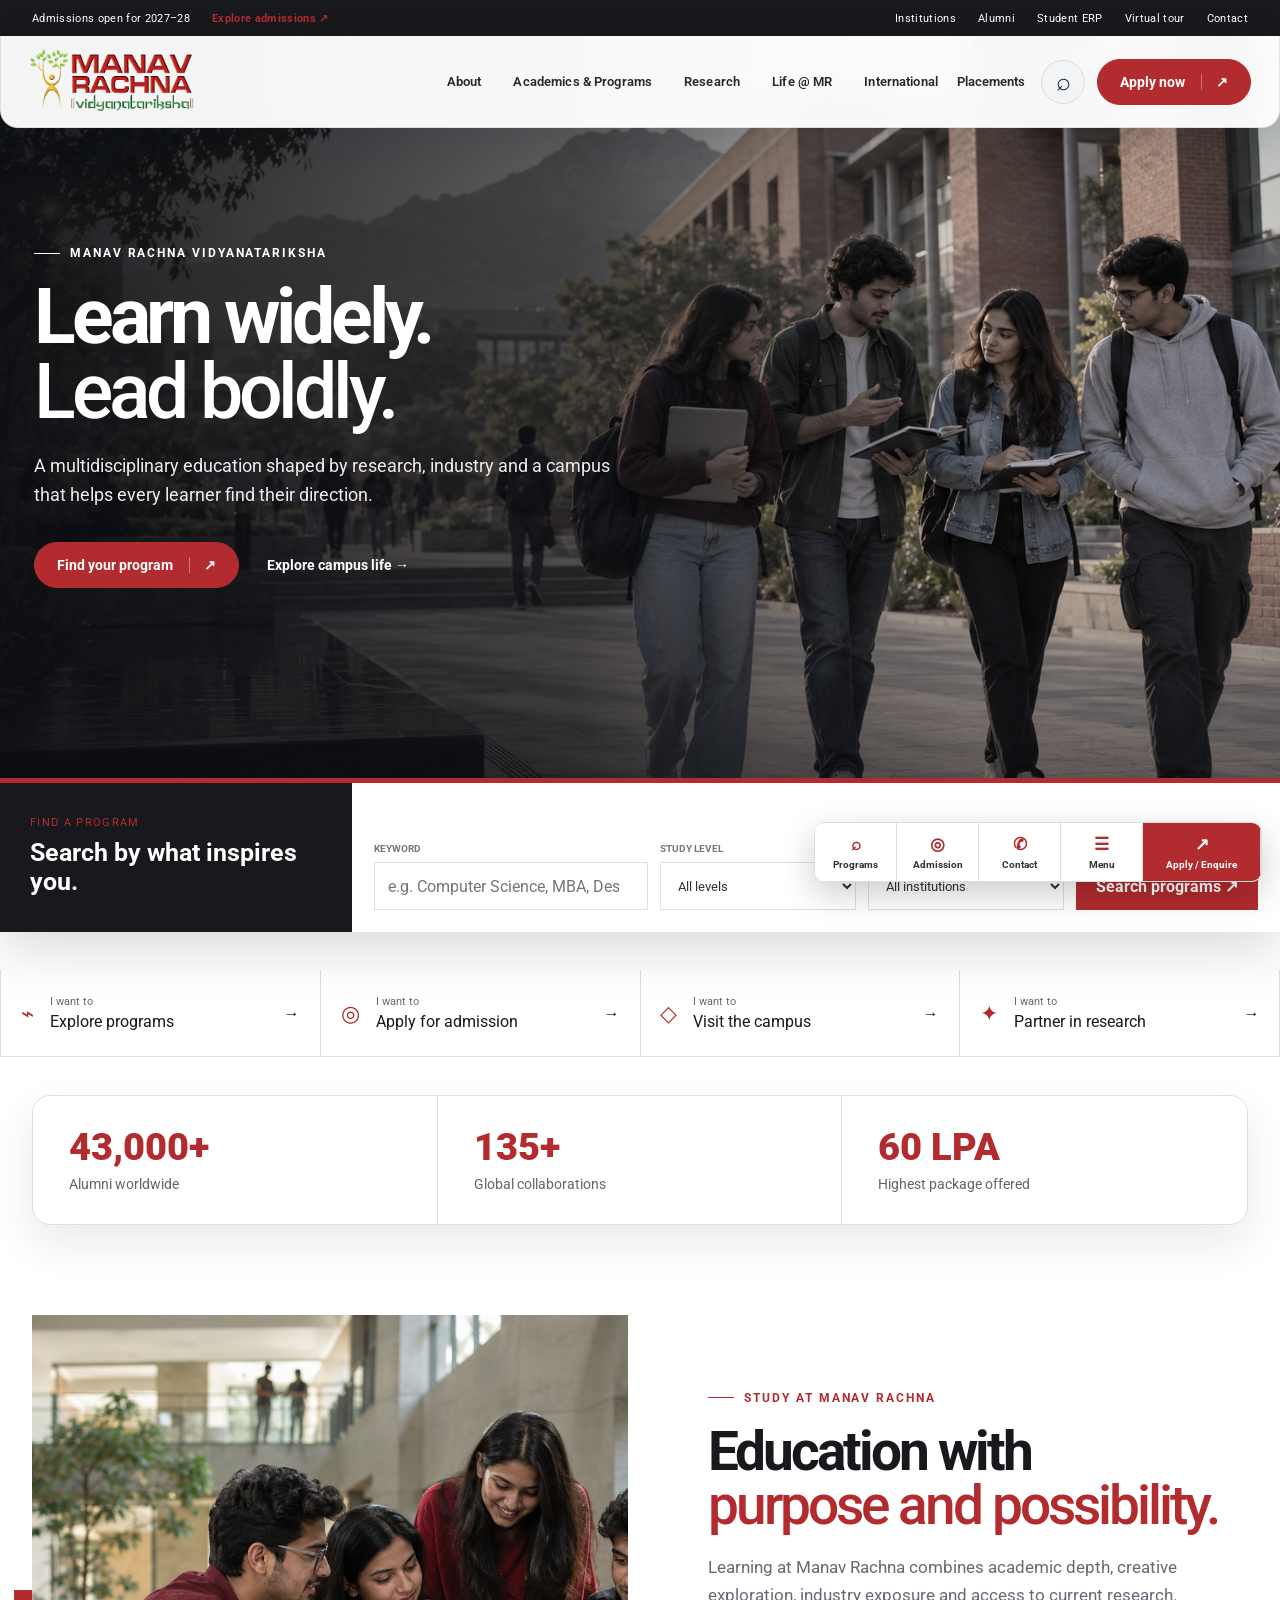
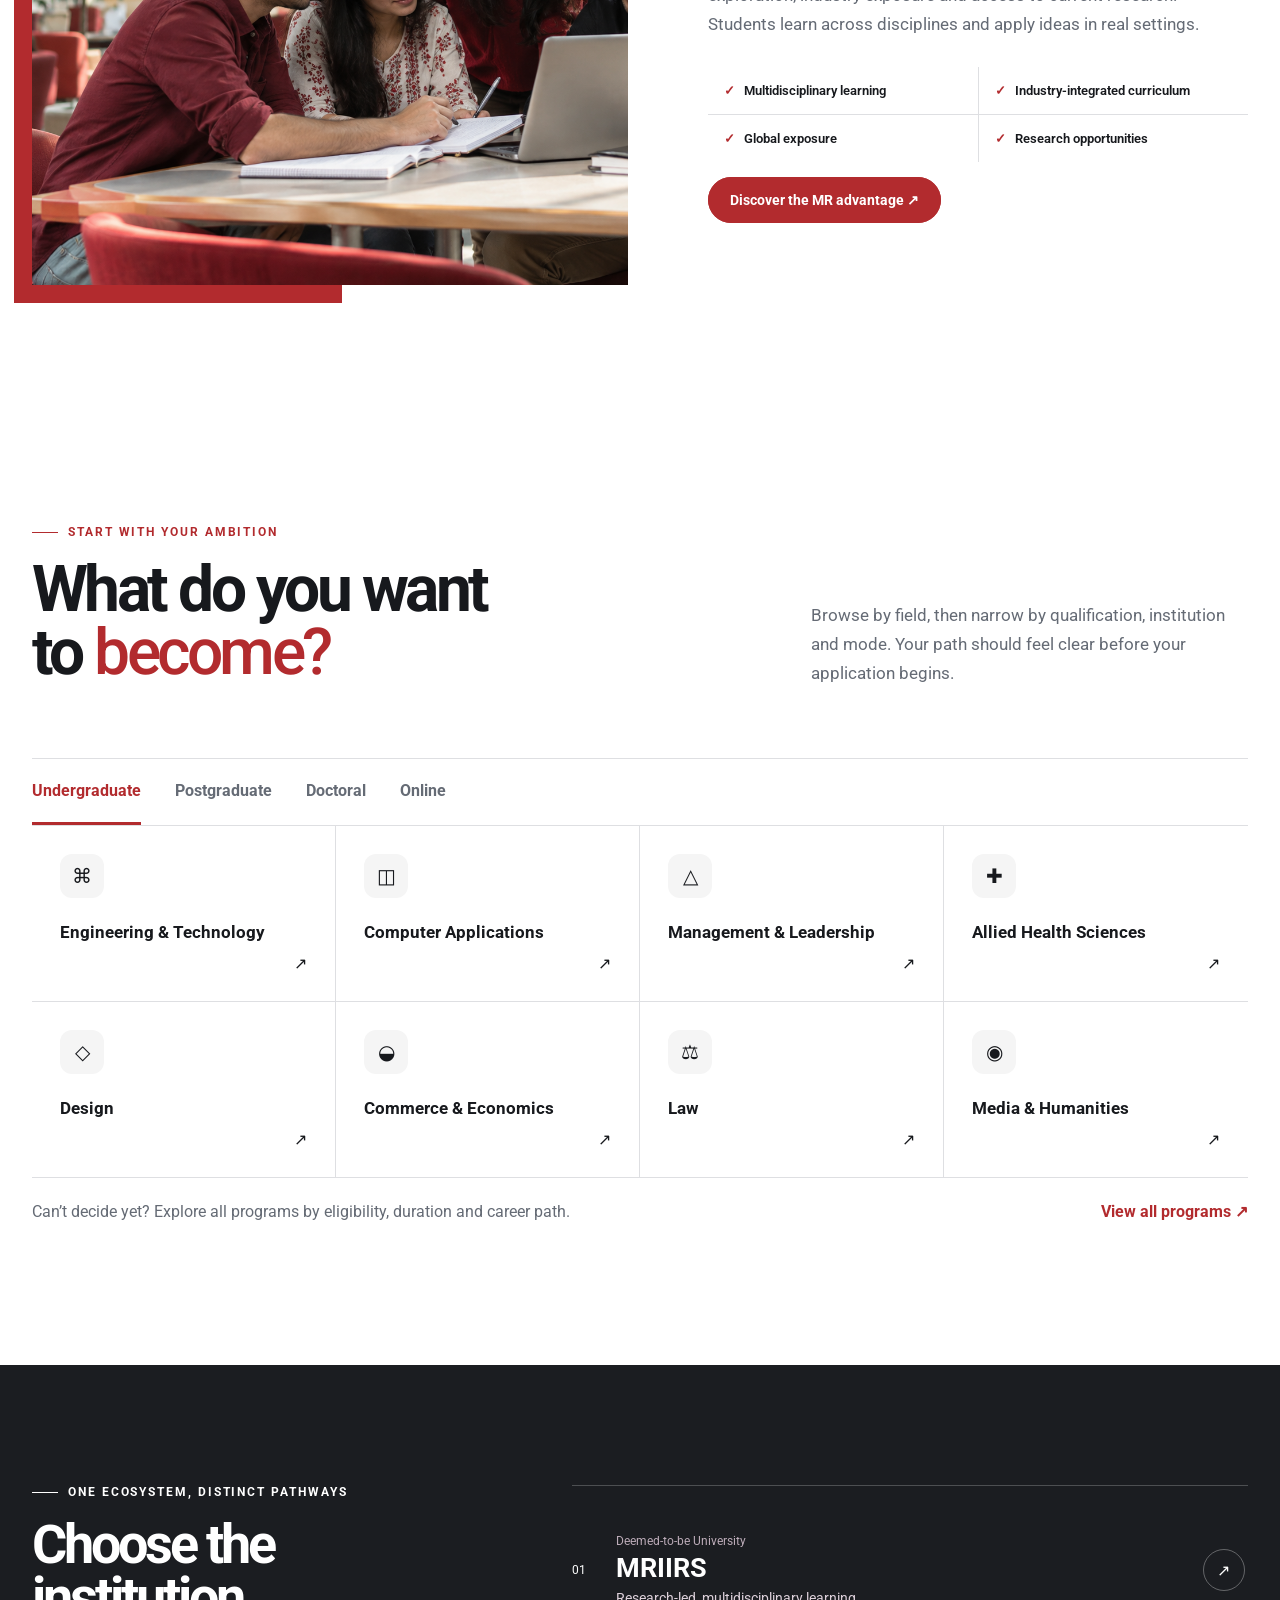
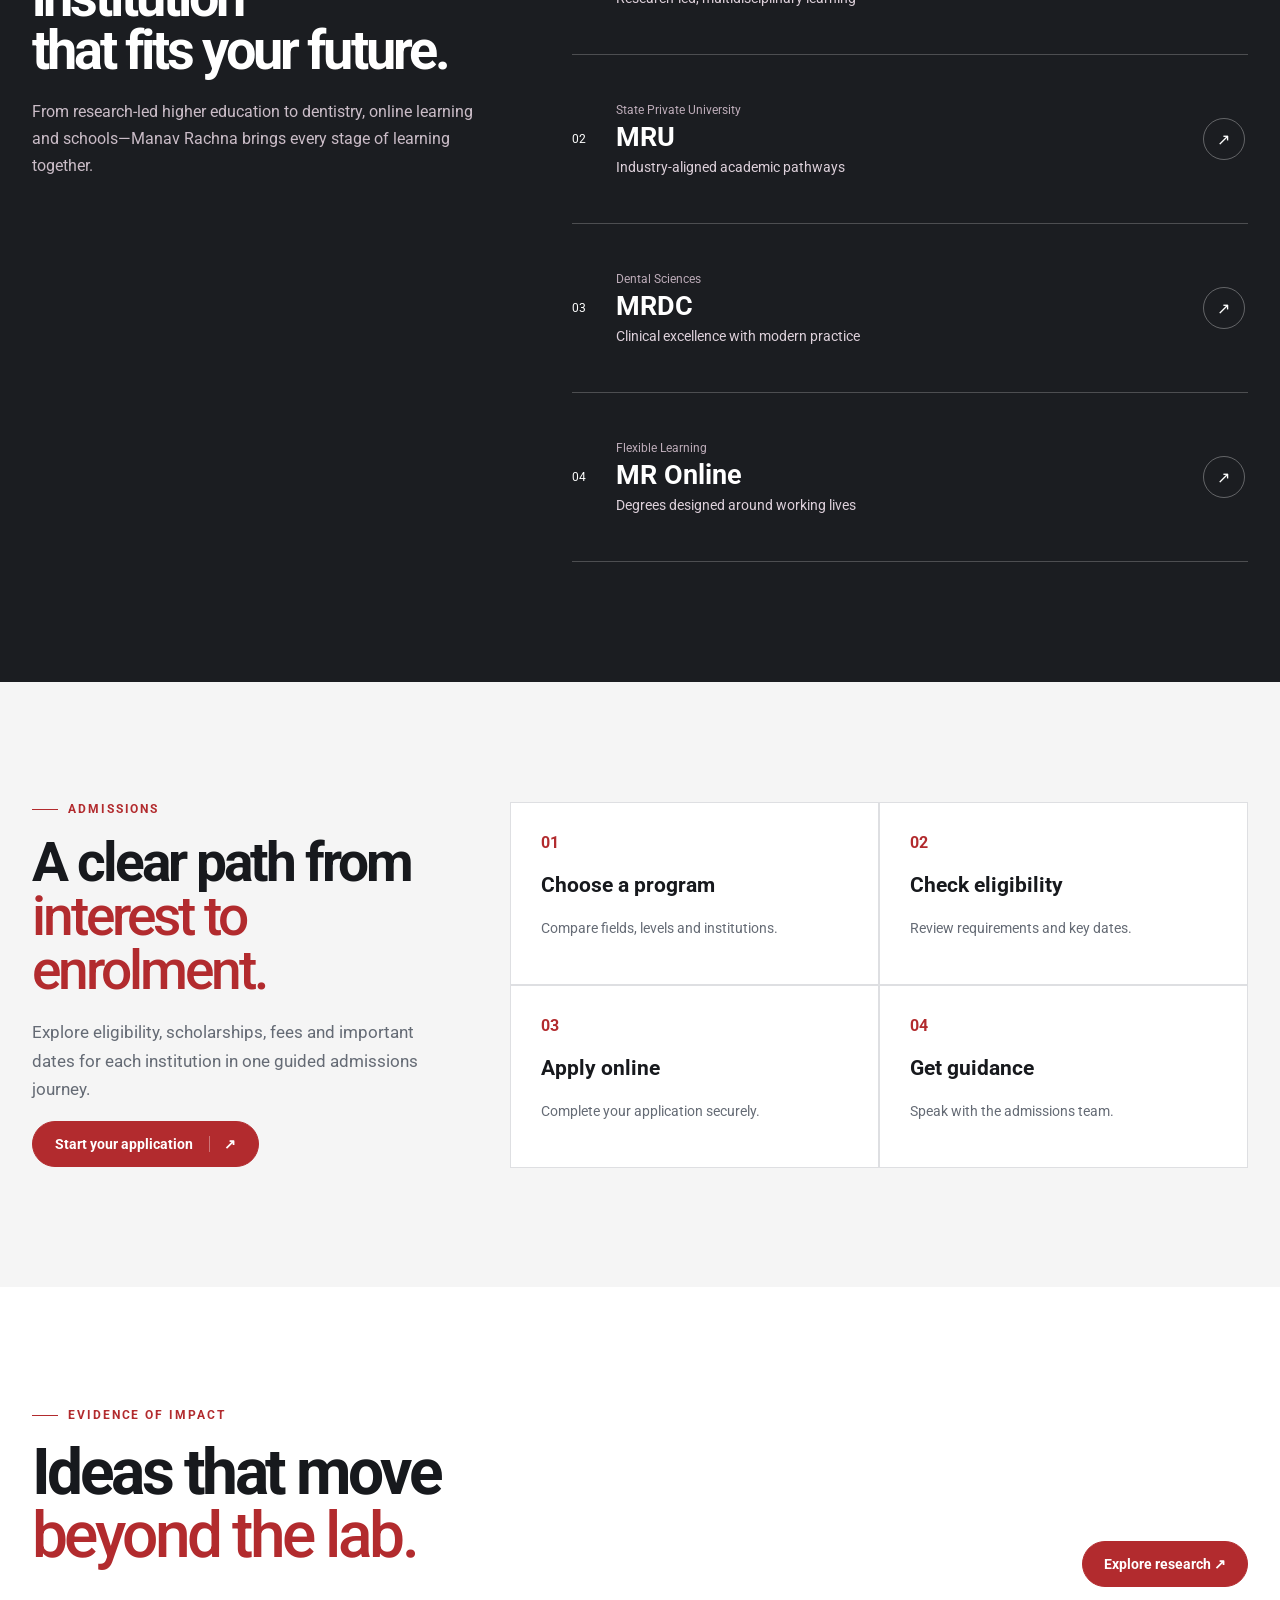
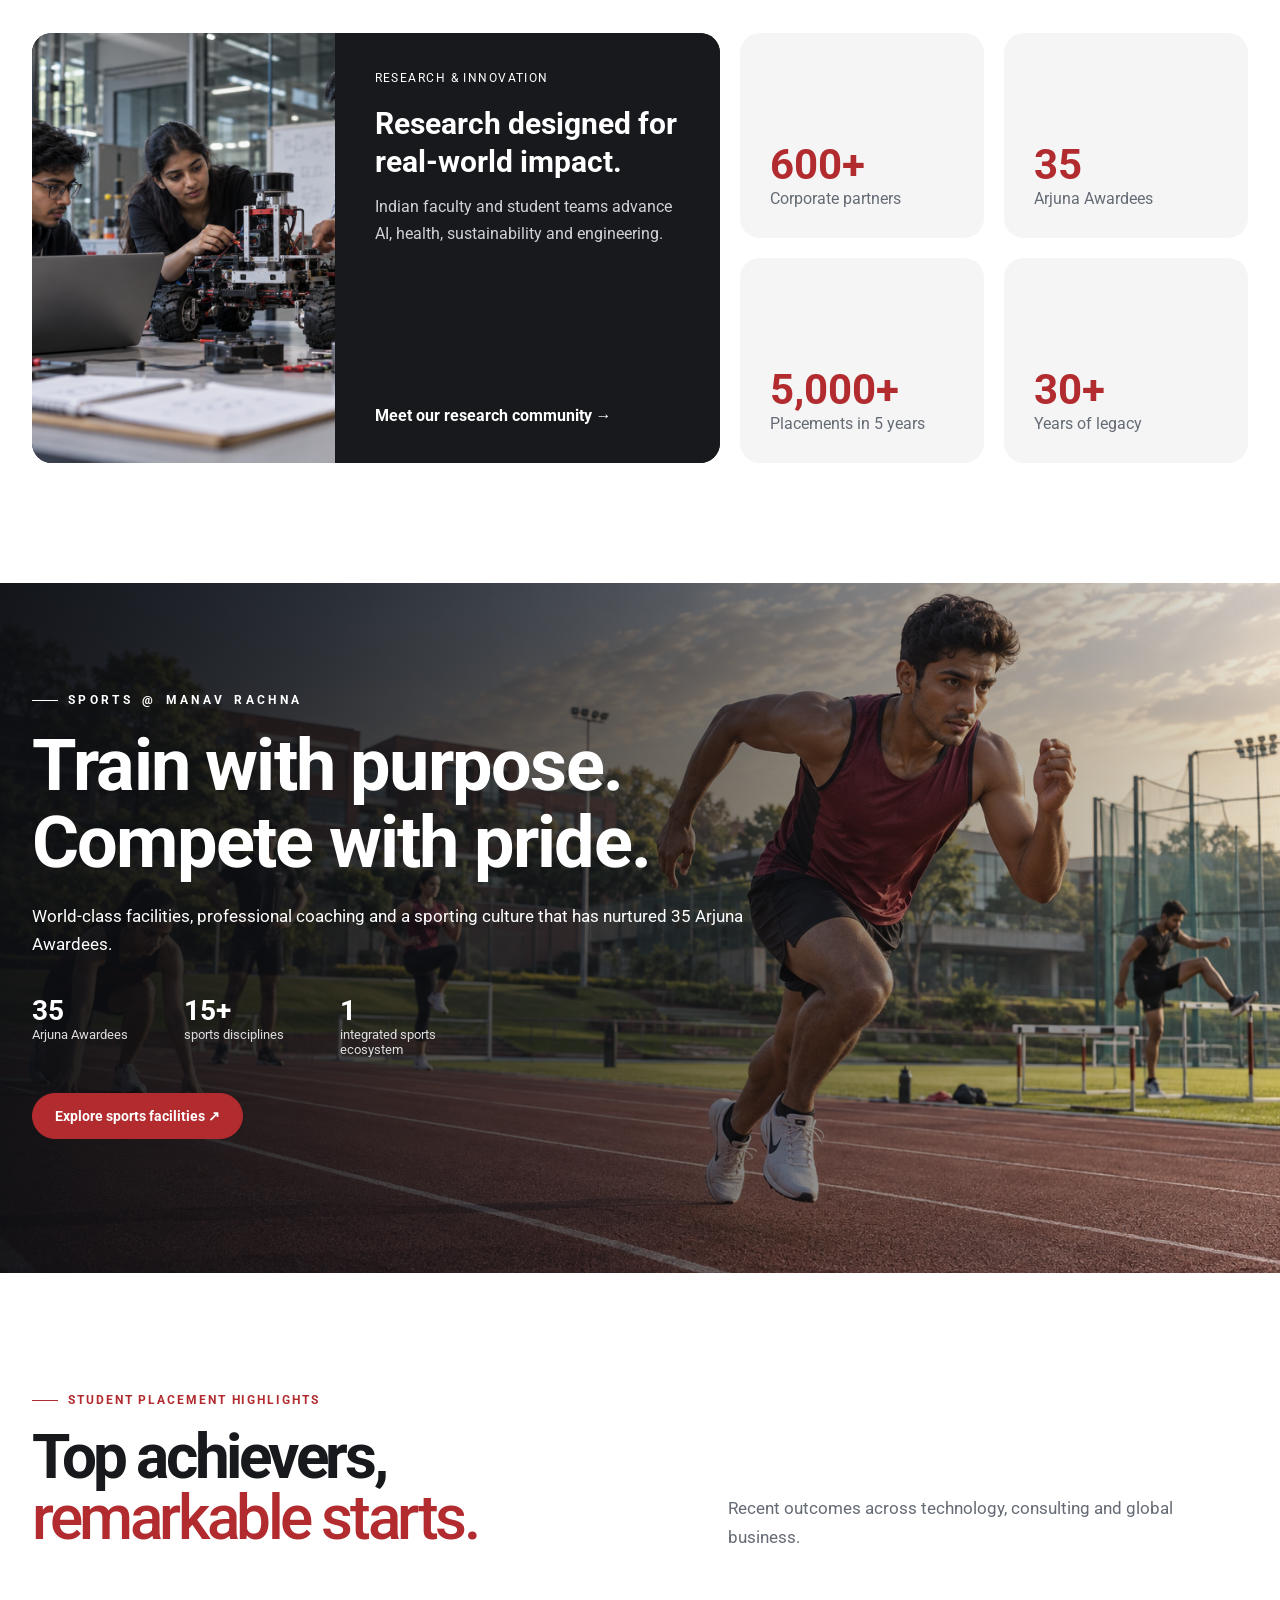
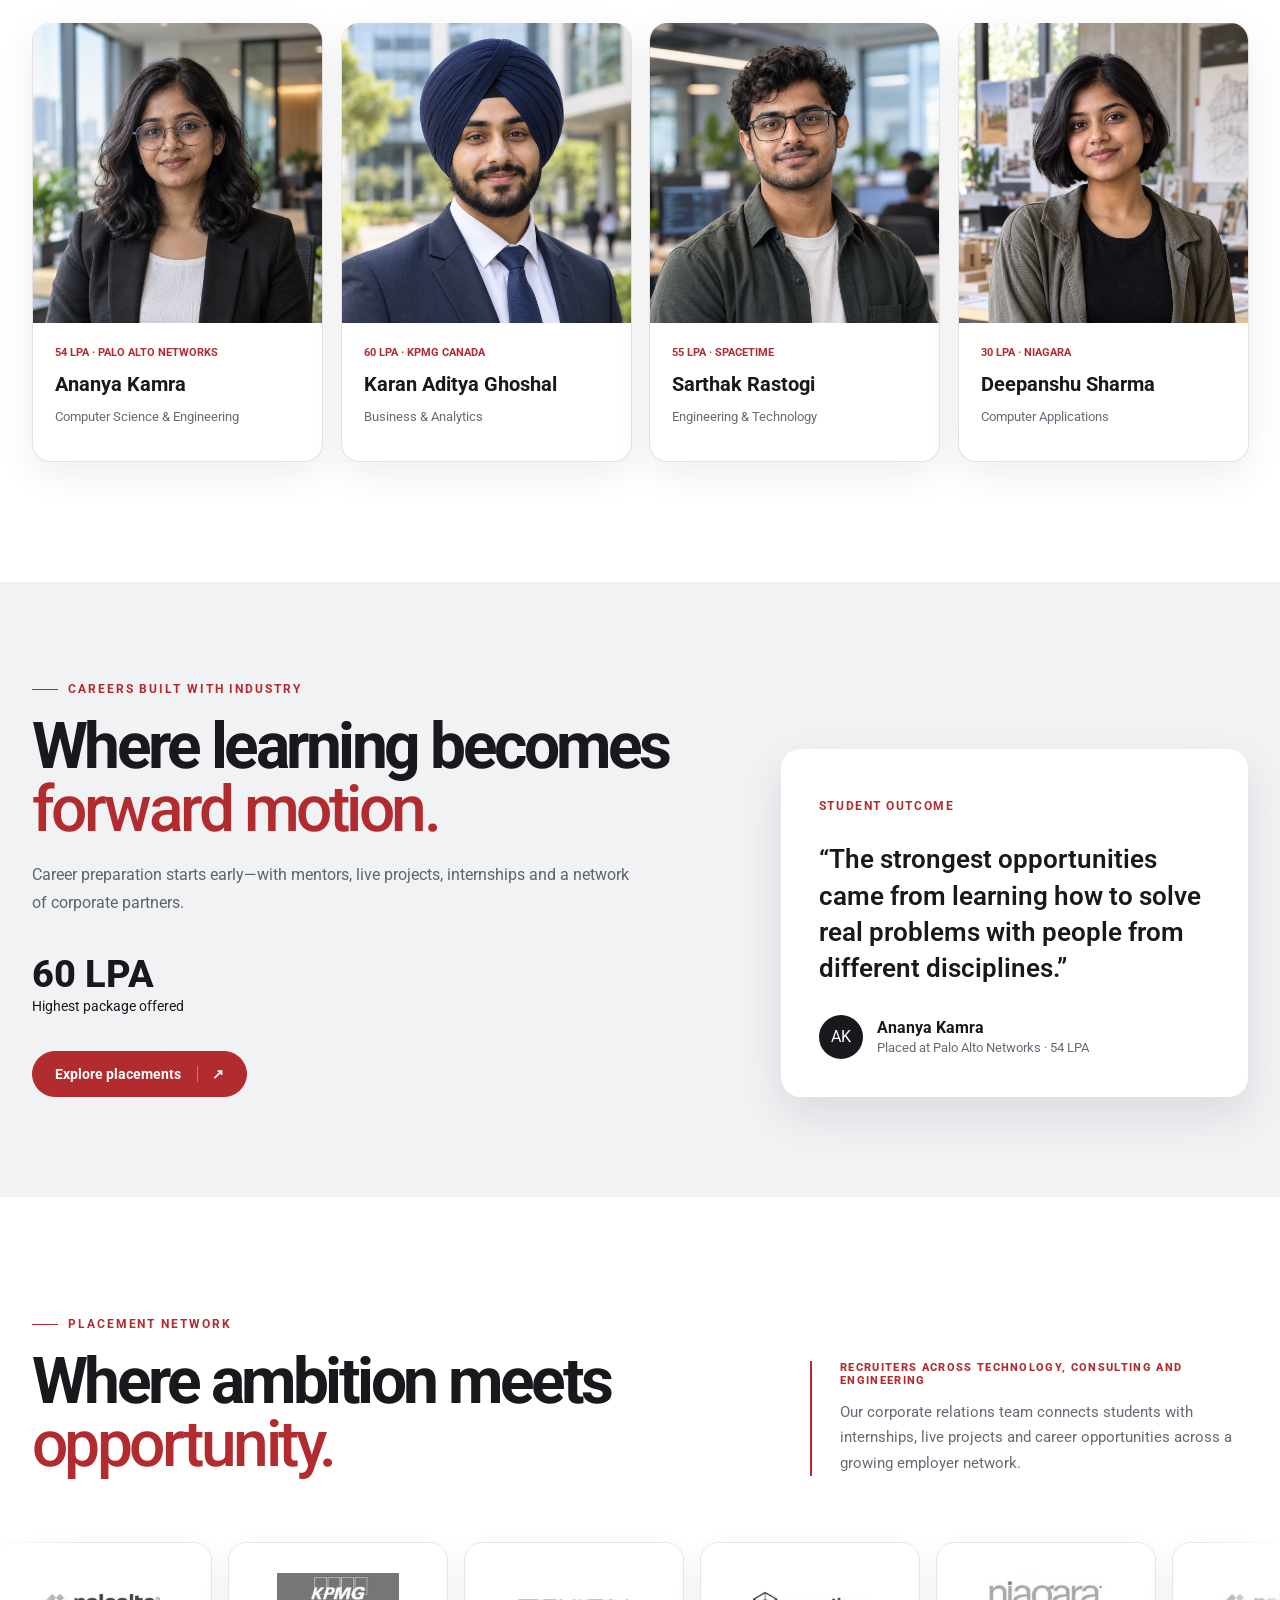
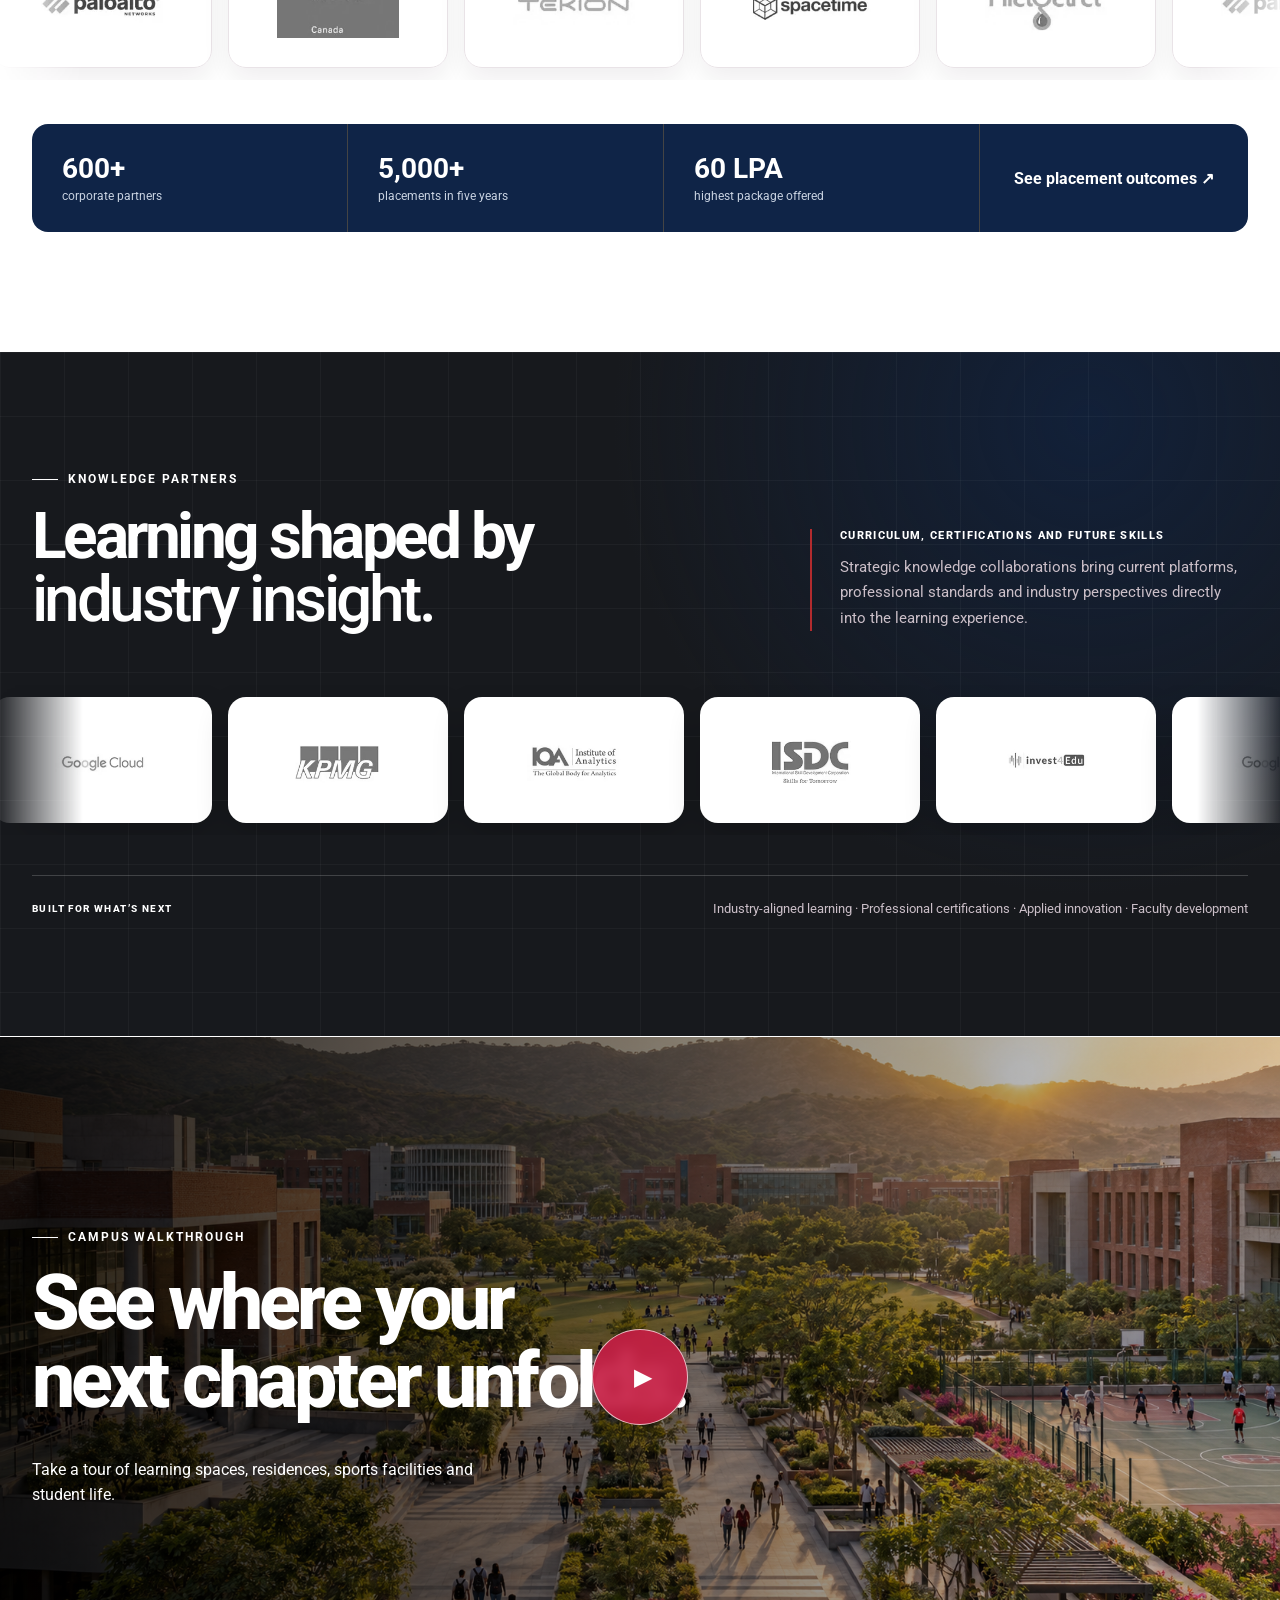
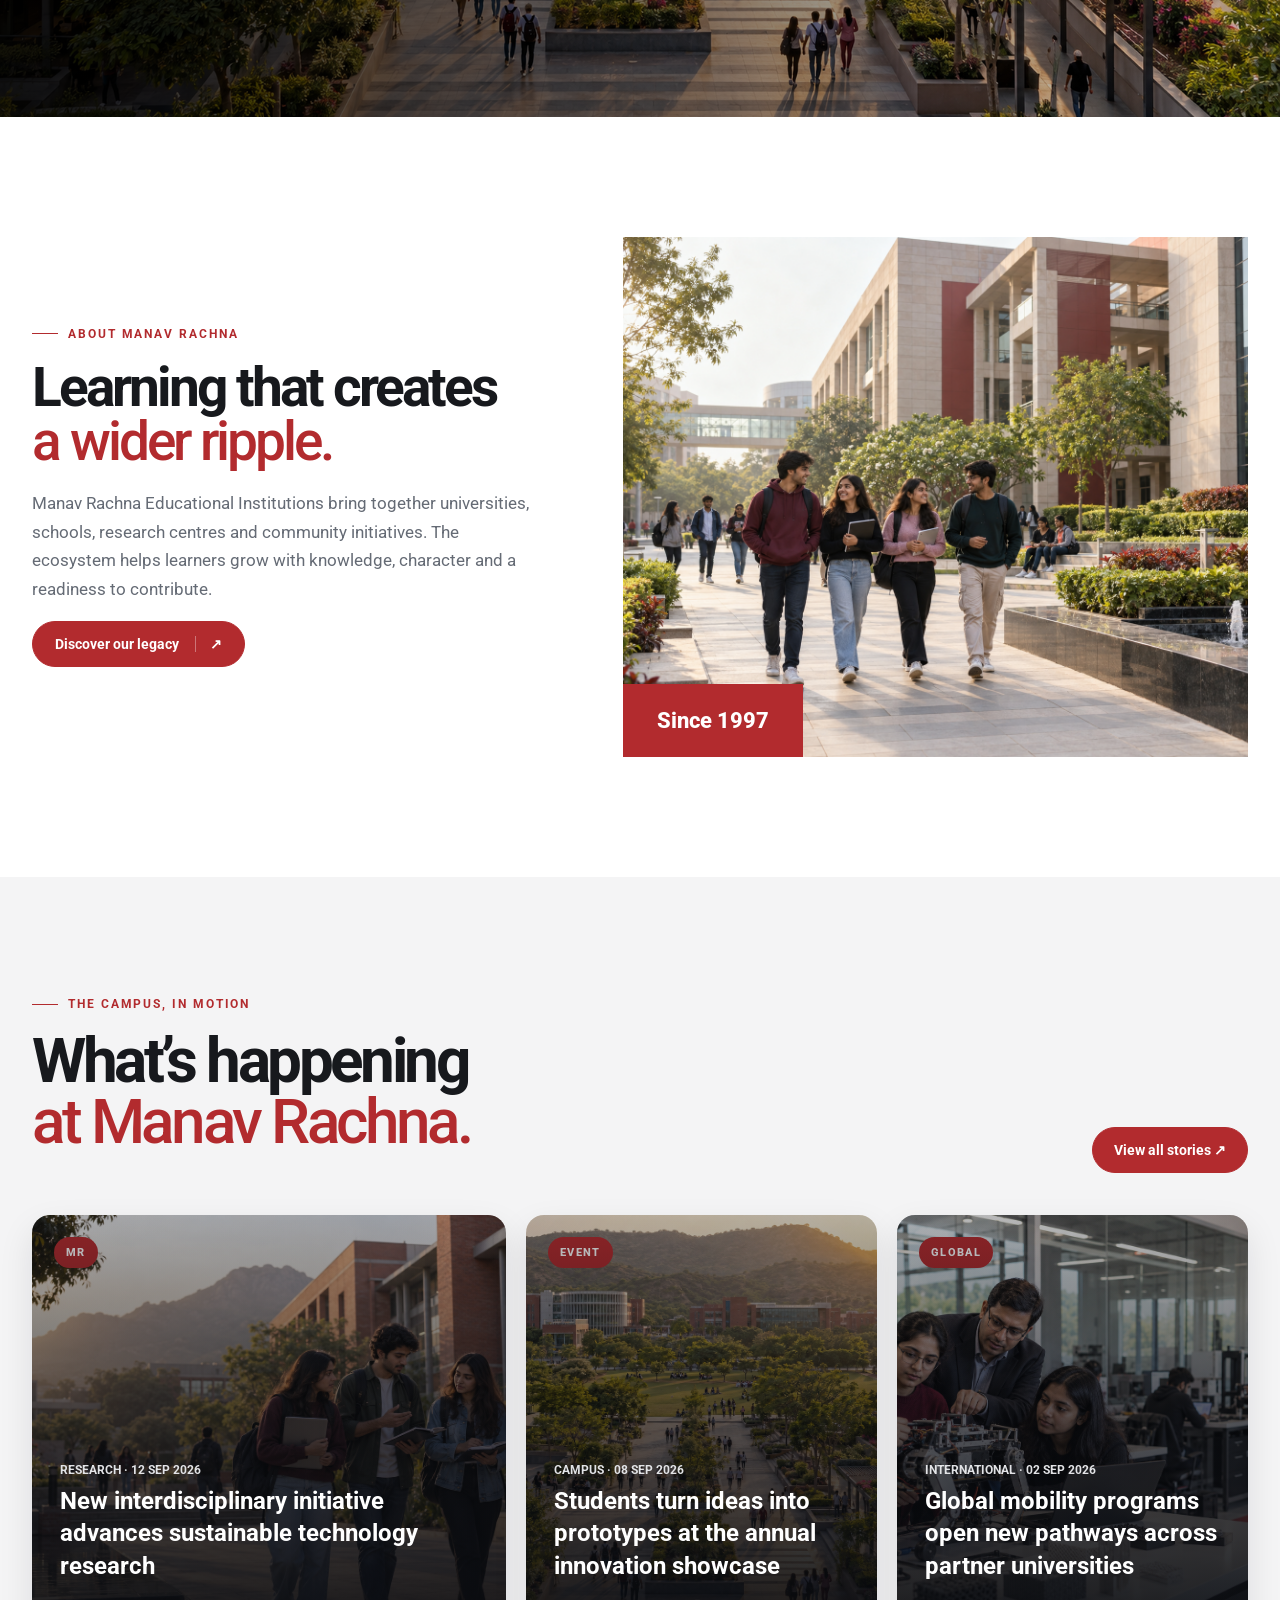
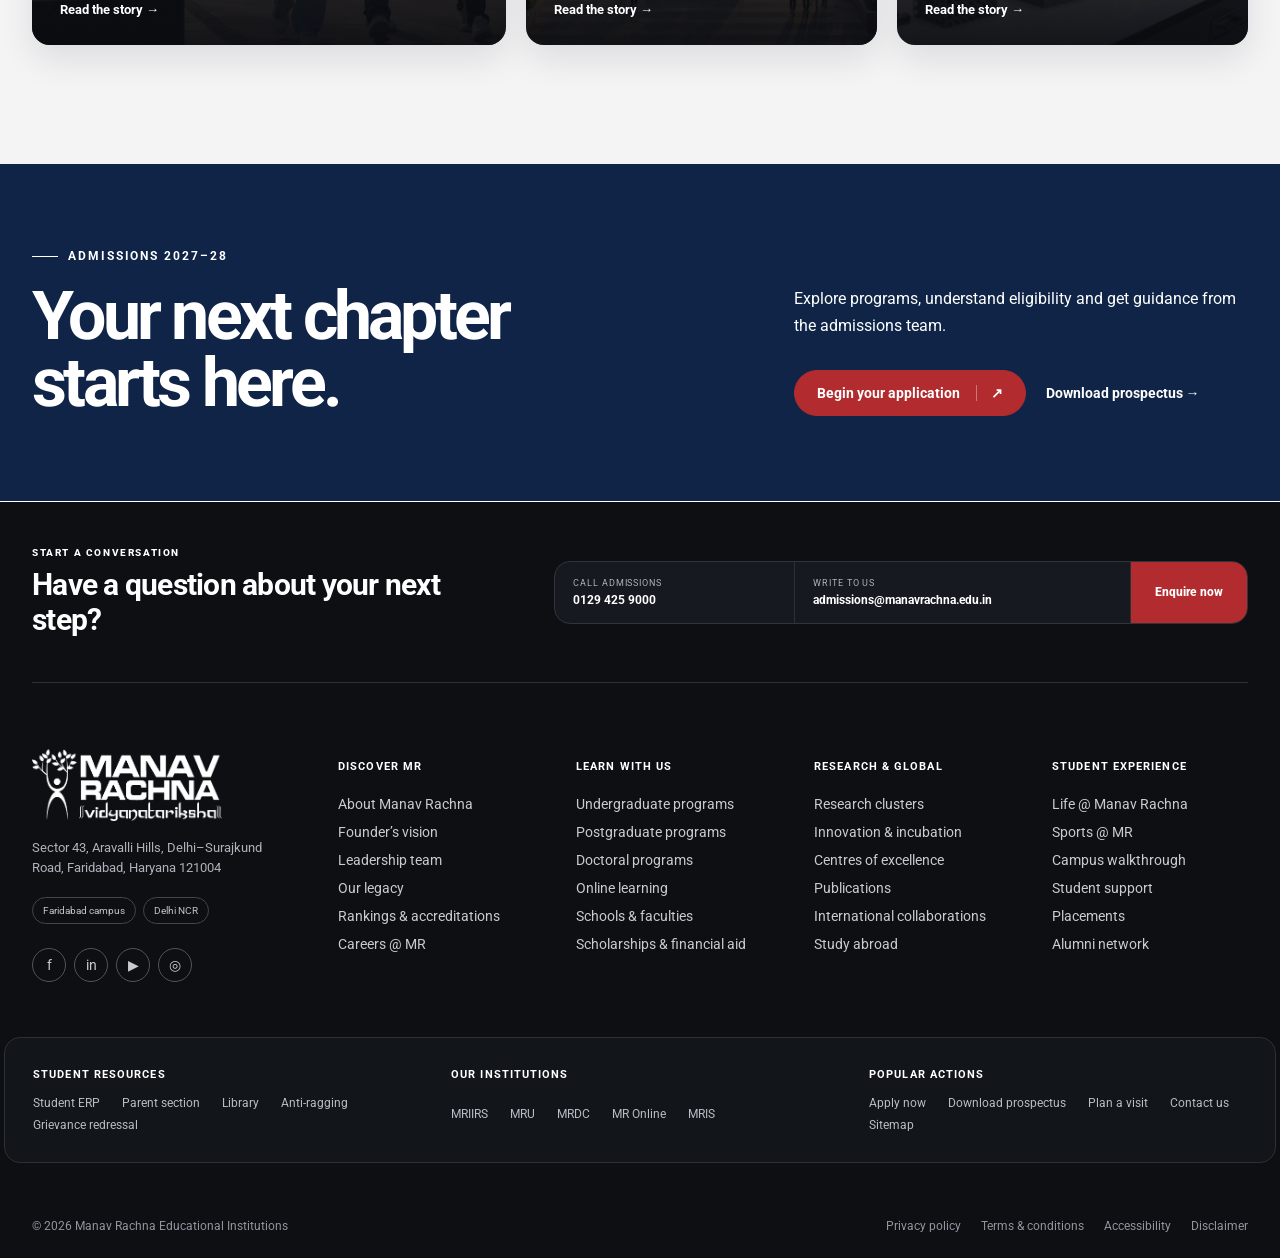
==== commit 48a759d8: "Add institution hover imagery and white placement section" ====
--- a/preview-1/index.html
+++ b/preview-1/index.html
@@ -66,10 +66,10 @@
     <section class="institutions section" id="institutions">
       <div class="institution-intro"><div class="eyebrow light"><span></span> One ecosystem, distinct pathways</div><h2>Choose the institution<br />that fits your future.</h2><p>From research-led higher education to dentistry, online learning and schools—Manav Rachna brings every stage of learning together.</p></div>
       <div class="institution-cards">
-        <article class="institution-card featured"><span class="card-no">01</span><div><p>Deemed-to-be University</p><h3>MRIIRS</h3><span>Research-led, multidisciplinary learning</span></div><a href="#institutions" aria-label="Explore MRIIRS">↗</a></article>
-        <article class="institution-card"><span class="card-no">02</span><div><p>State Private University</p><h3>MRU</h3><span>Industry-aligned academic pathways</span></div><a href="#institutions" aria-label="Explore MRU">↗</a></article>
-        <article class="institution-card"><span class="card-no">03</span><div><p>Dental Sciences</p><h3>MRDC</h3><span>Clinical excellence with modern practice</span></div><a href="#institutions" aria-label="Explore MRDC">↗</a></article>
-        <article class="institution-card"><span class="card-no">04</span><div><p>Flexible Learning</p><h3>MR Online</h3><span>Degrees designed around working lives</span></div><a href="#institutions" aria-label="Explore MR Online">↗</a></article>
+        <article class="institution-card featured"><span class="card-no">01</span><div><p>Deemed-to-be University</p><h3>MRIIRS</h3><span>Research-led, multidisciplinary learning</span></div><figure class="institution-hover-image"><img src="assets/authentic/campus-green.webp" alt="Green Manav Rachna university campus" /></figure><a href="#institutions" aria-label="Explore MRIIRS">↗</a></article>
+        <article class="institution-card"><span class="card-no">02</span><div><p>State Private University</p><h3>MRU</h3><span>Industry-aligned academic pathways</span></div><figure class="institution-hover-image"><img src="assets/authentic/academic-block.webp" alt="Modern Manav Rachna academic block" /></figure><a href="#institutions" aria-label="Explore MRU">↗</a></article>
+        <article class="institution-card"><span class="card-no">03</span><div><p>Dental Sciences</p><h3>MRDC</h3><span>Clinical excellence with modern practice</span></div><figure class="institution-hover-image"><img src="assets/ai-refresh/evidence-robotics-lab.png" alt="Indian students learning in an advanced laboratory" /></figure><a href="#institutions" aria-label="Explore MRDC">↗</a></article>
+        <article class="institution-card"><span class="card-no">04</span><div><p>Flexible Learning</p><h3>MR Online</h3><span>Degrees designed around working lives</span></div><figure class="institution-hover-image"><img src="assets/authentic/computer-lab.webp" alt="Indian students in a technology-enabled learning space" /></figure><a href="#institutions" aria-label="Explore MR Online">↗</a></article>
       </div>
     </section>
 
--- a/preview-1/styles.css
+++ b/preview-1/styles.css
@@ -90,3 +90,14 @@
 .reveal-ready .scroll-reveal.is-visible{opacity:1;transform:translate3d(0,0,0)}
 @media(max-width:700px){.reveal-ready .scroll-reveal{transform:translate3d(0,24px,0);transition-duration:.58s}.reveal-ready .scroll-reveal.is-visible{transform:translate3d(0,0,0)}}
 @media(prefers-reduced-motion:reduce){.reveal-ready .scroll-reveal{opacity:1;transform:none;transition:none;will-change:auto}}
+
+/* Institution image-reveal interaction and placement section surface */
+.placement-network.partner-section{background:#fff}
+.institution-card{grid-template-columns:44px minmax(0,1fr) 0 45px;column-gap:0;overflow:hidden;transition:grid-template-columns .48s cubic-bezier(.2,.65,.25,1),padding .3s ease,background-color .3s ease}
+.institution-hover-image{width:100%;height:116px;margin:0;overflow:hidden;border-radius:10px;opacity:0;transform:translateX(28px) scale(.96);transition:opacity .32s ease,transform .48s cubic-bezier(.2,.65,.25,1)}
+.institution-hover-image img{width:100%;height:100%;display:block;object-fit:cover;filter:saturate(.85) contrast(1.04);transition:transform .55s ease}
+.institution-card:hover,.institution-card:focus-within{grid-template-columns:44px minmax(0,1fr) 190px 45px;column-gap:18px;background:rgba(255,255,255,.06)}
+.institution-card:hover .institution-hover-image,.institution-card:focus-within .institution-hover-image{opacity:1;transform:translateX(0) scale(1)}
+.institution-card:hover .institution-hover-image img,.institution-card:focus-within .institution-hover-image img{transform:scale(1.06)}
+@media(max-width:700px){.institution-card,.institution-card:hover,.institution-card:focus-within{grid-template-columns:38px minmax(0,1fr) 42px;column-gap:8px}.institution-hover-image{display:none}}
+@media(prefers-reduced-motion:reduce){.institution-card,.institution-hover-image,.institution-hover-image img{transition:none}}
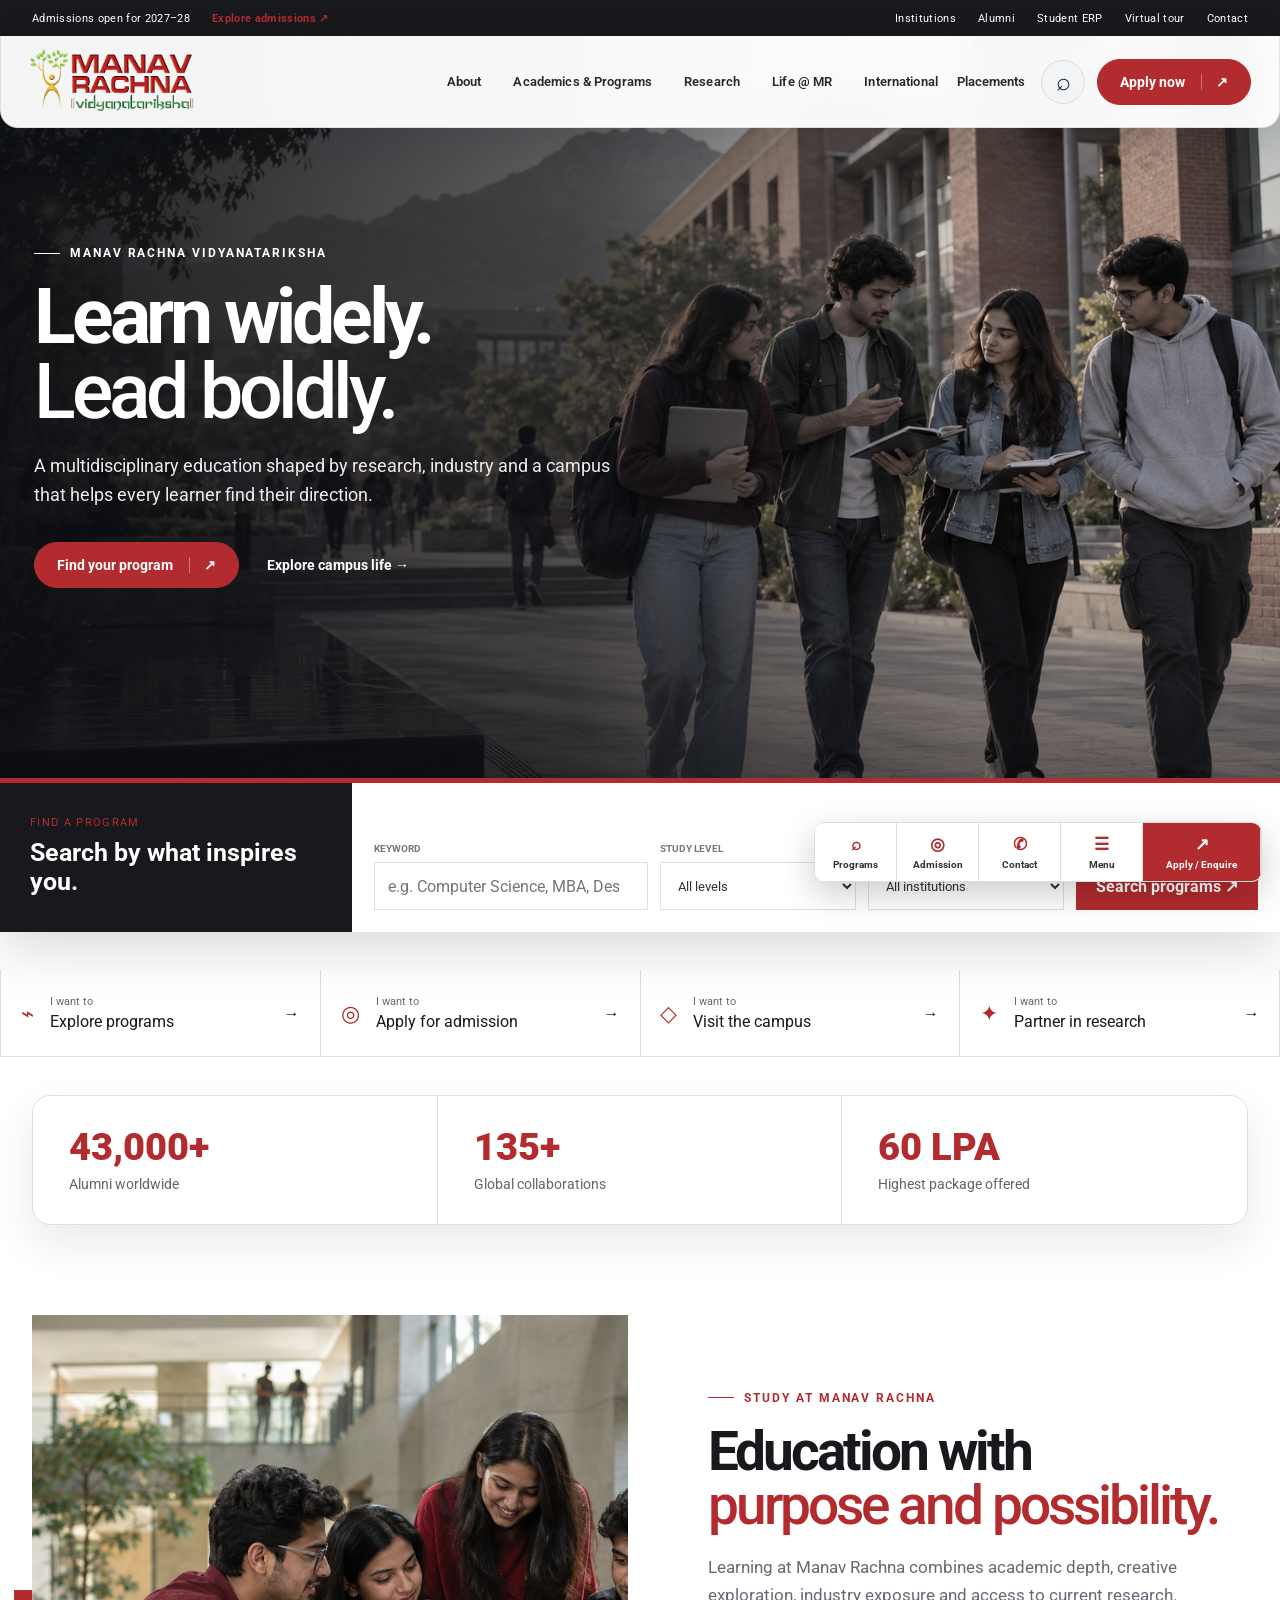
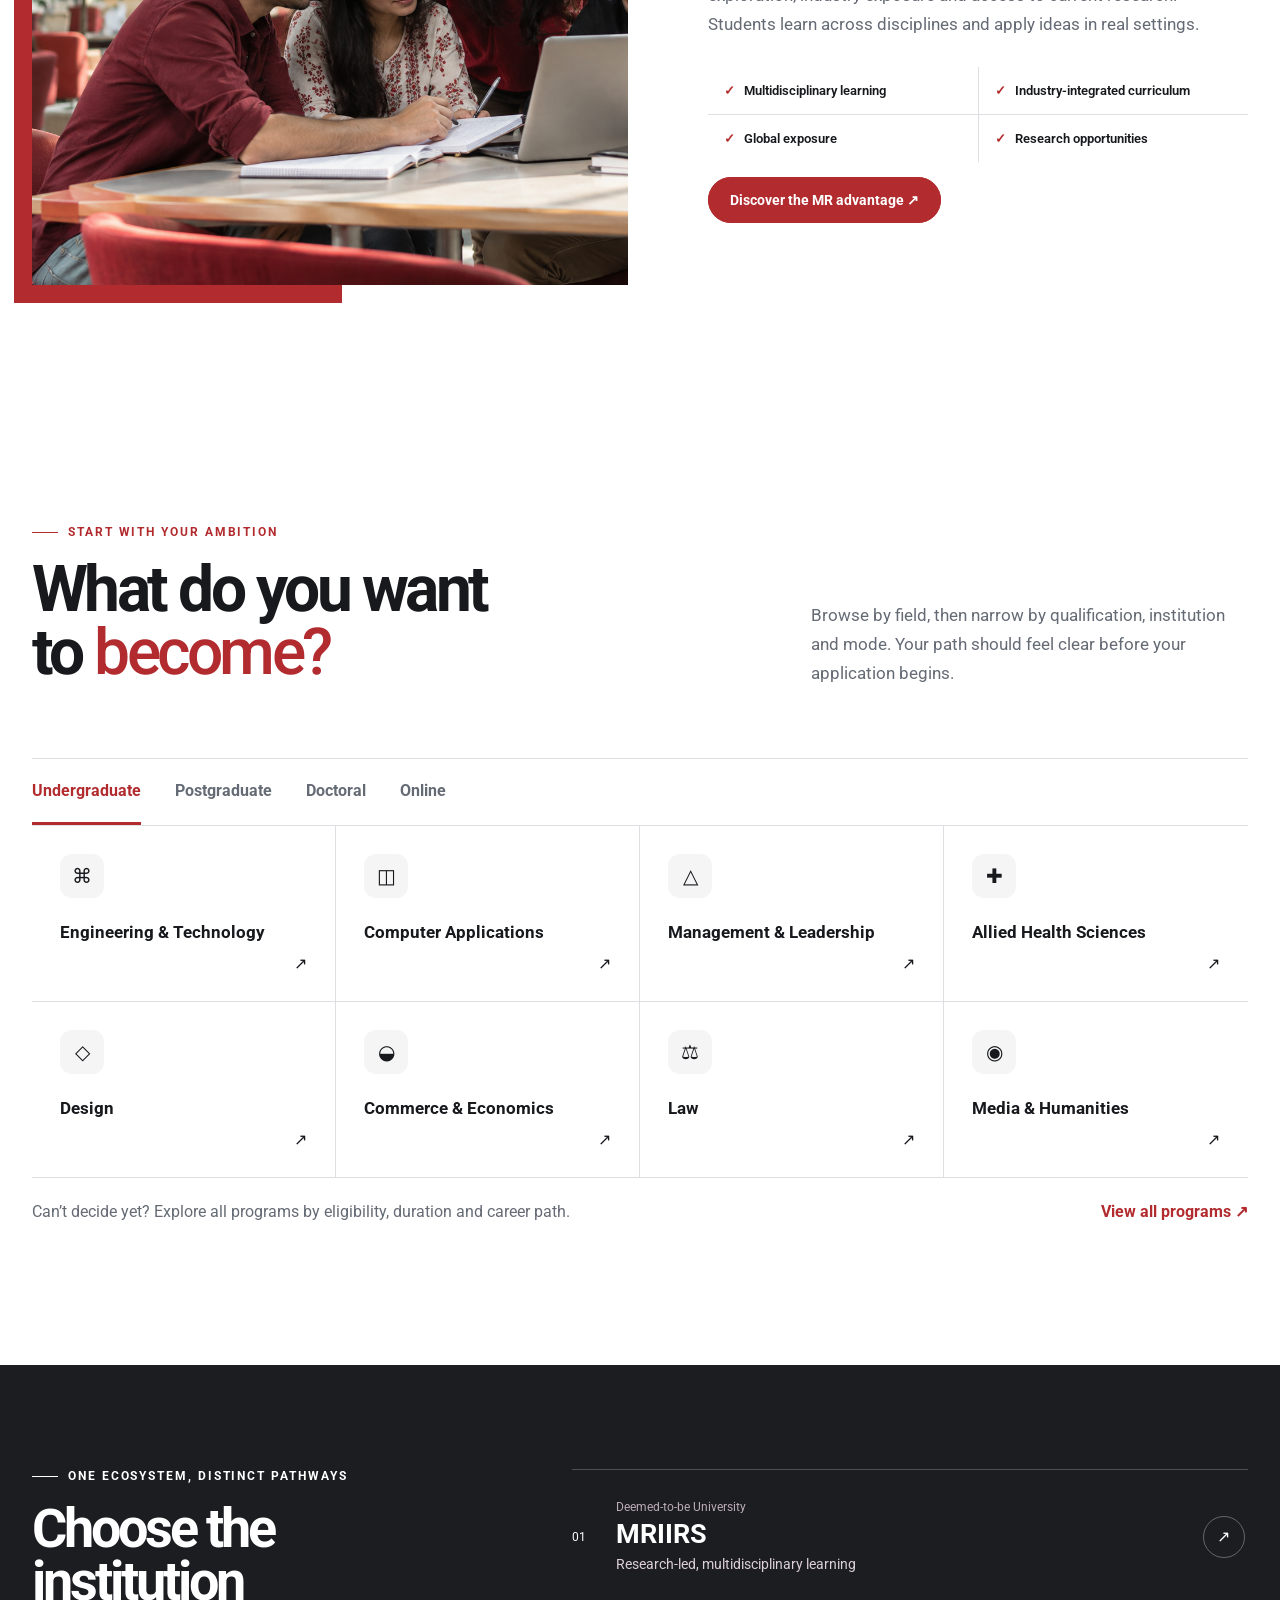
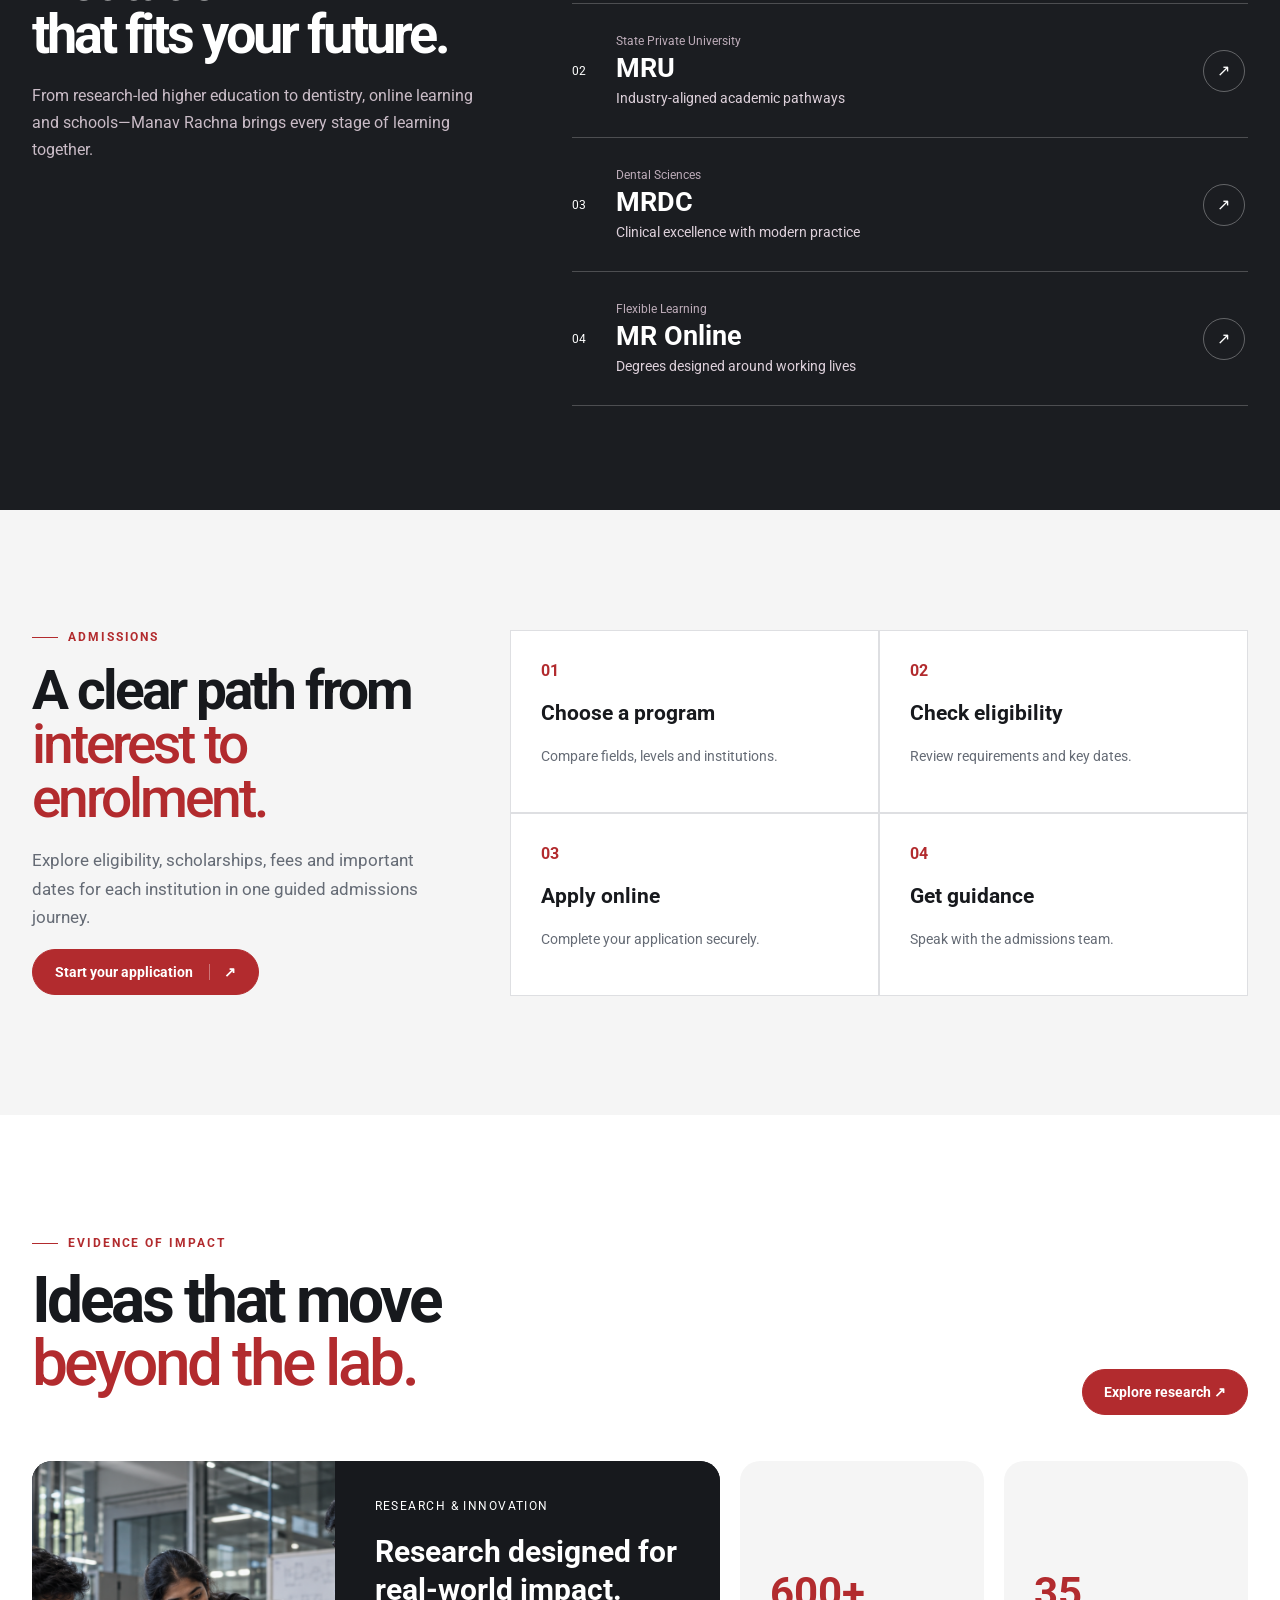
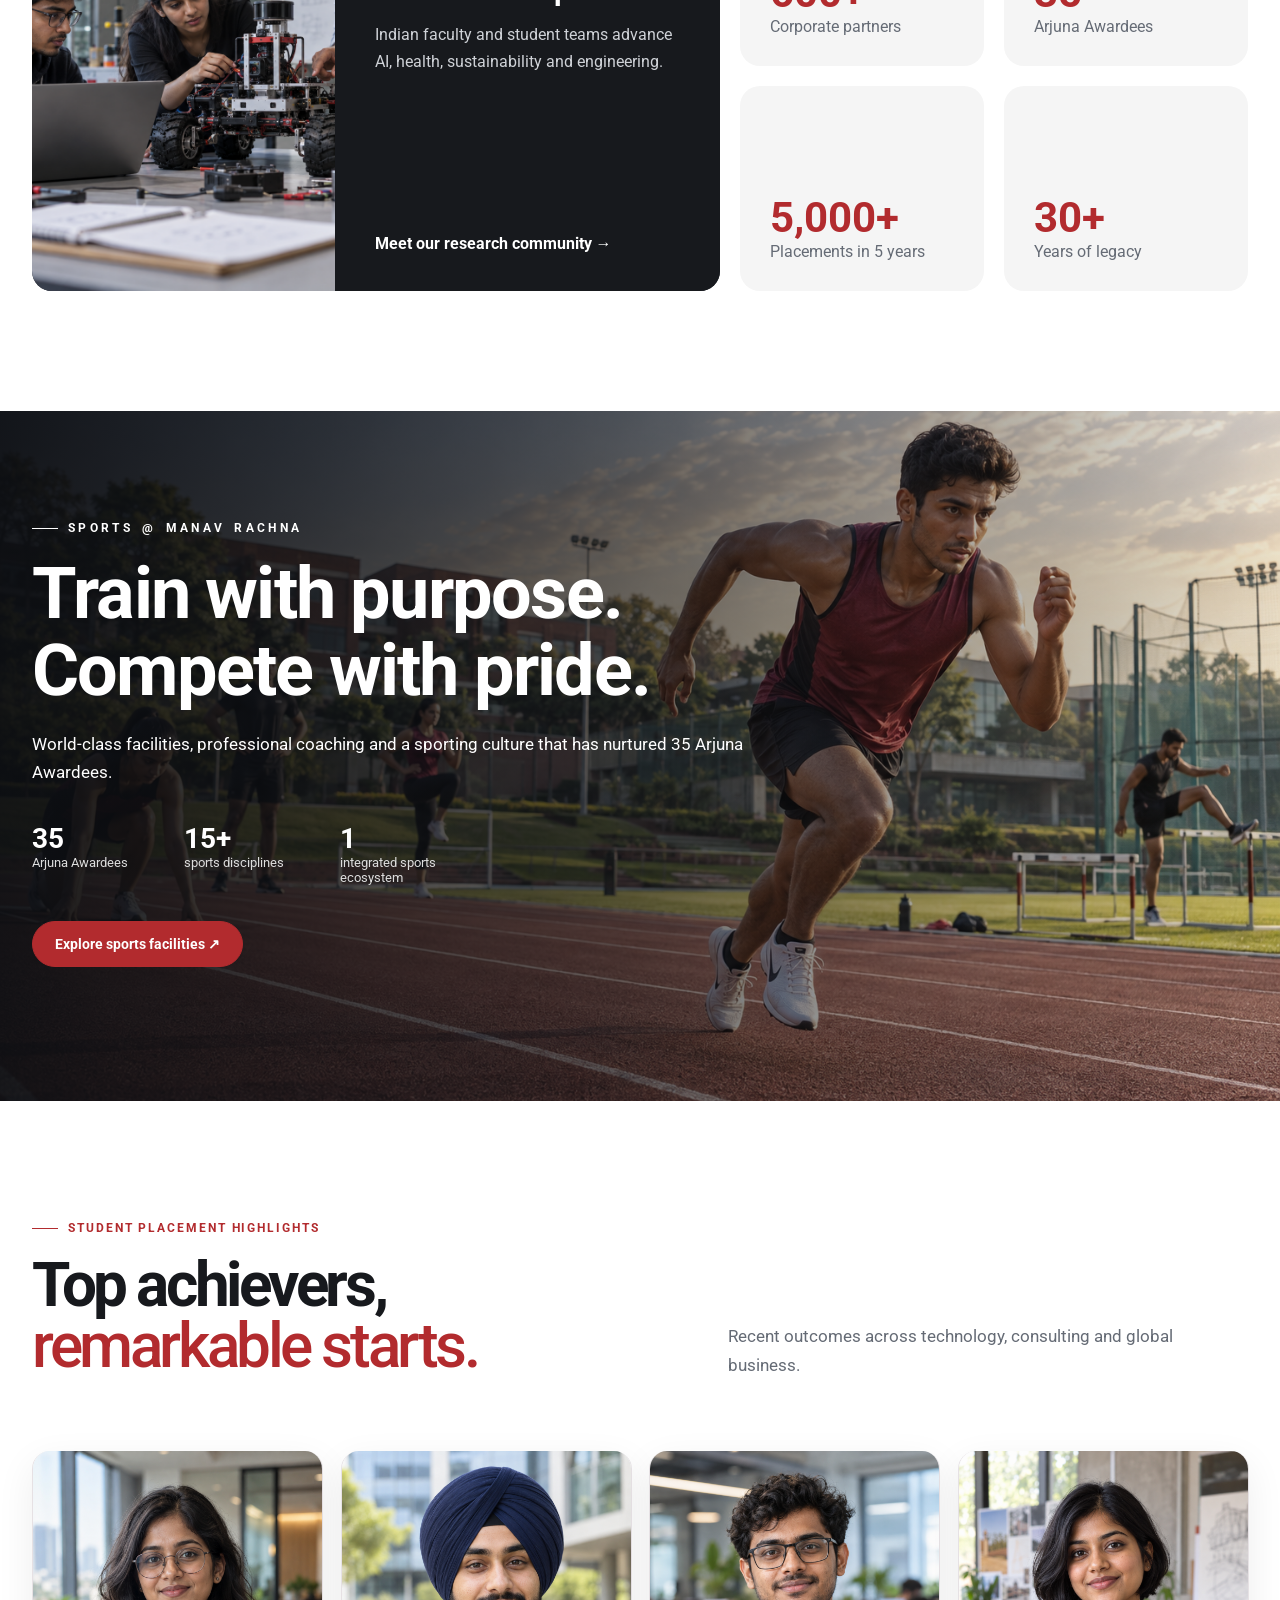
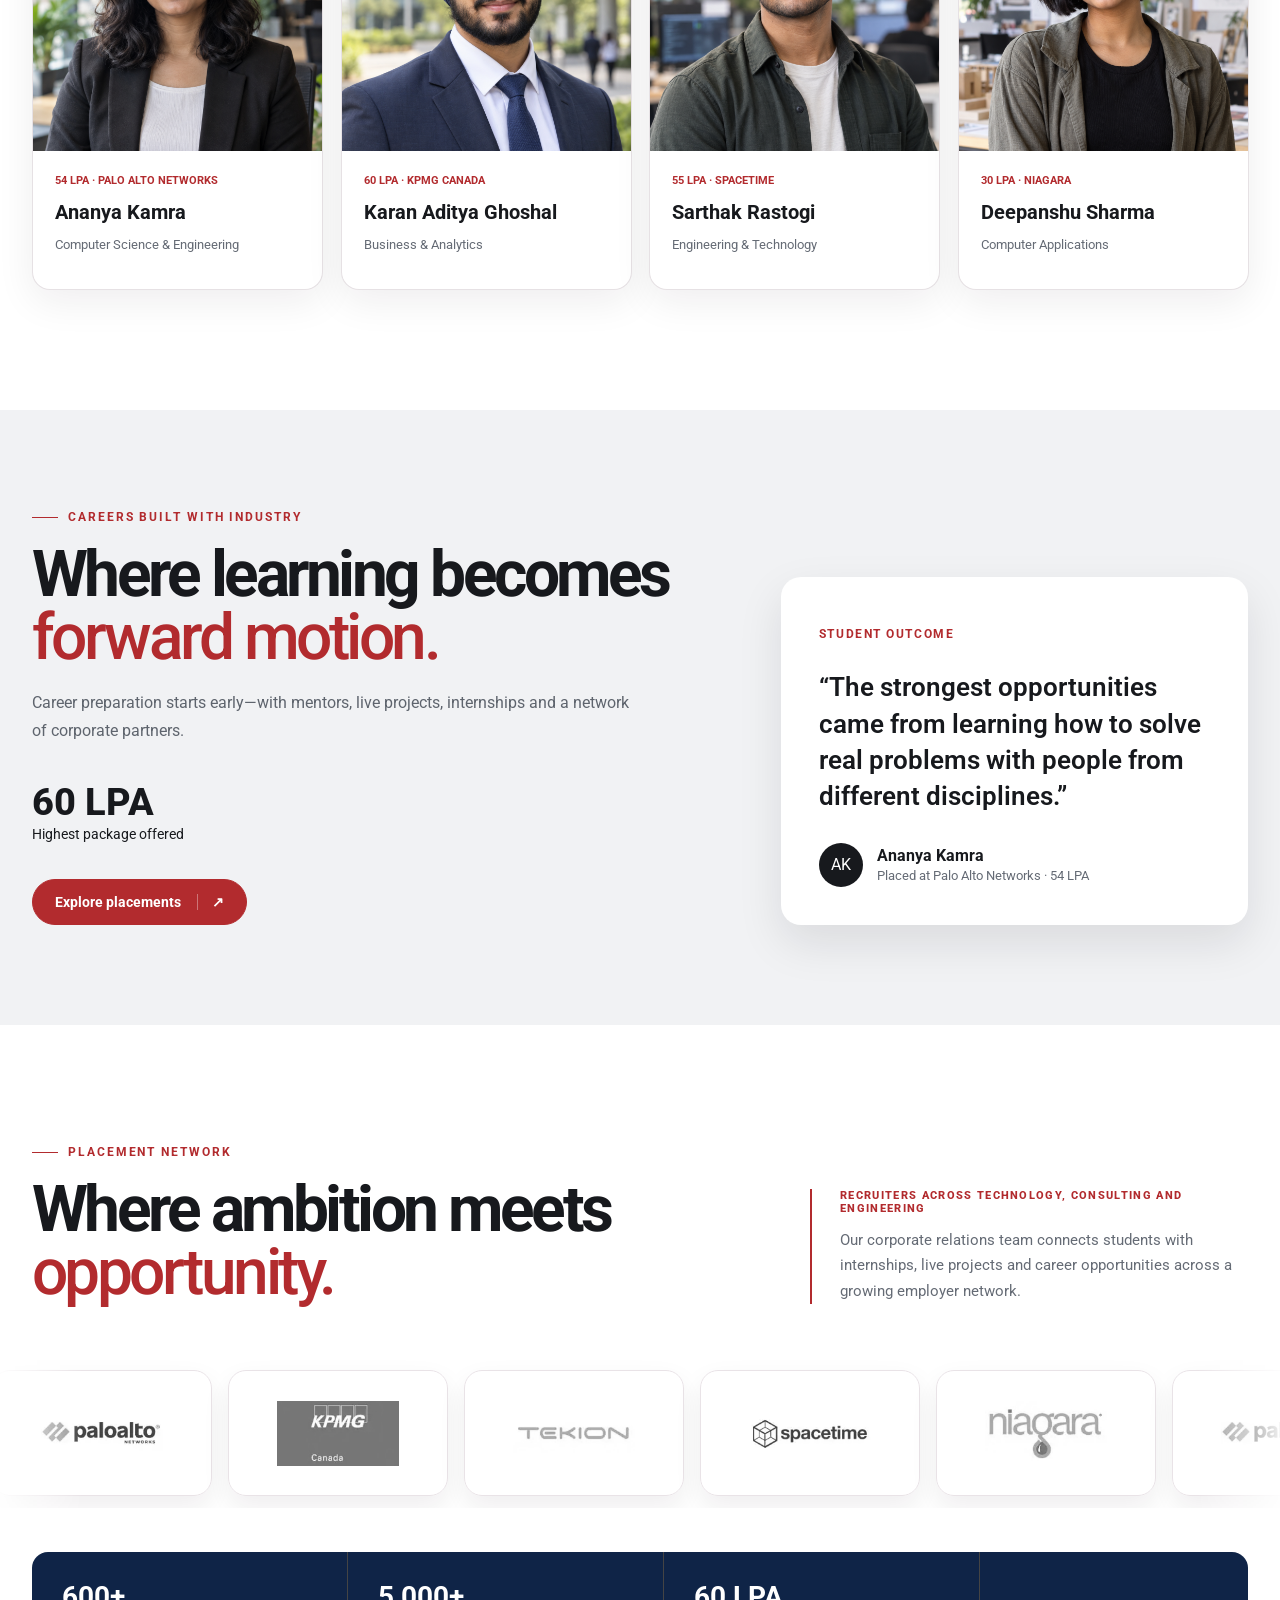
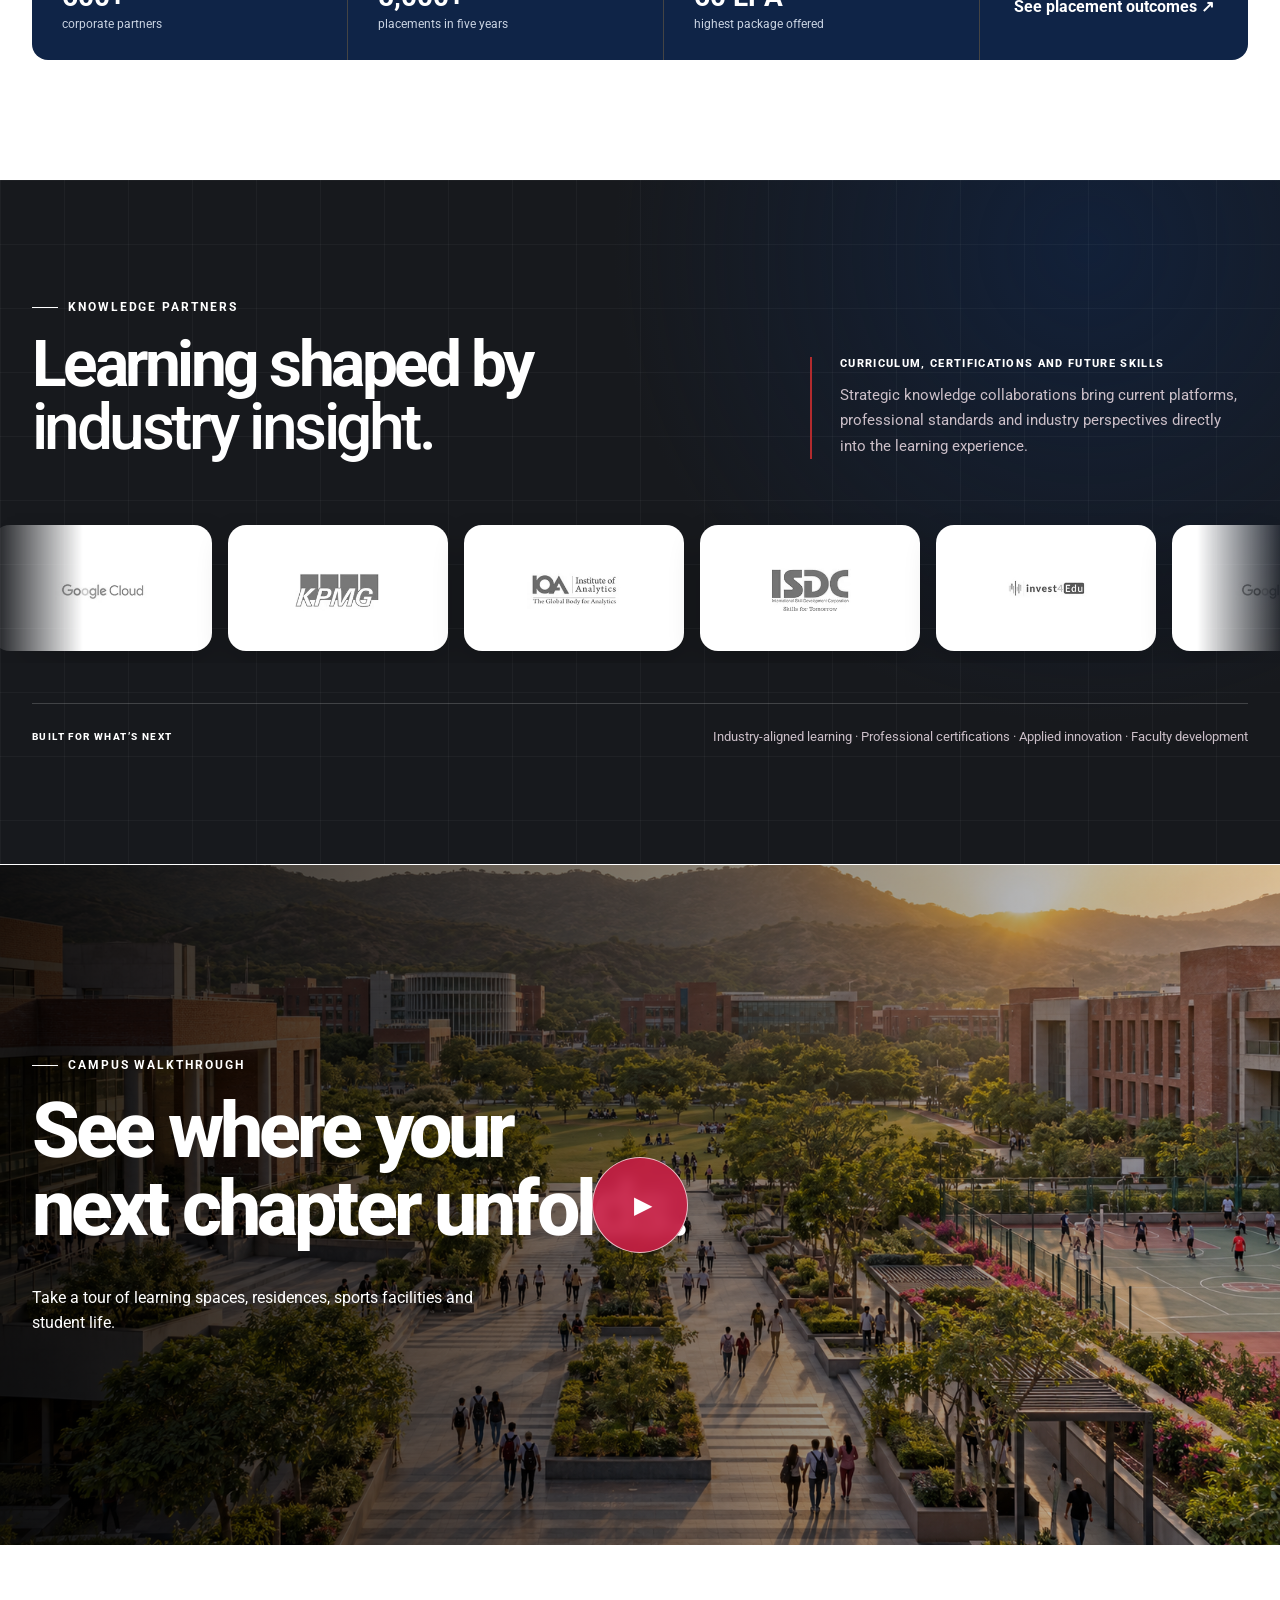
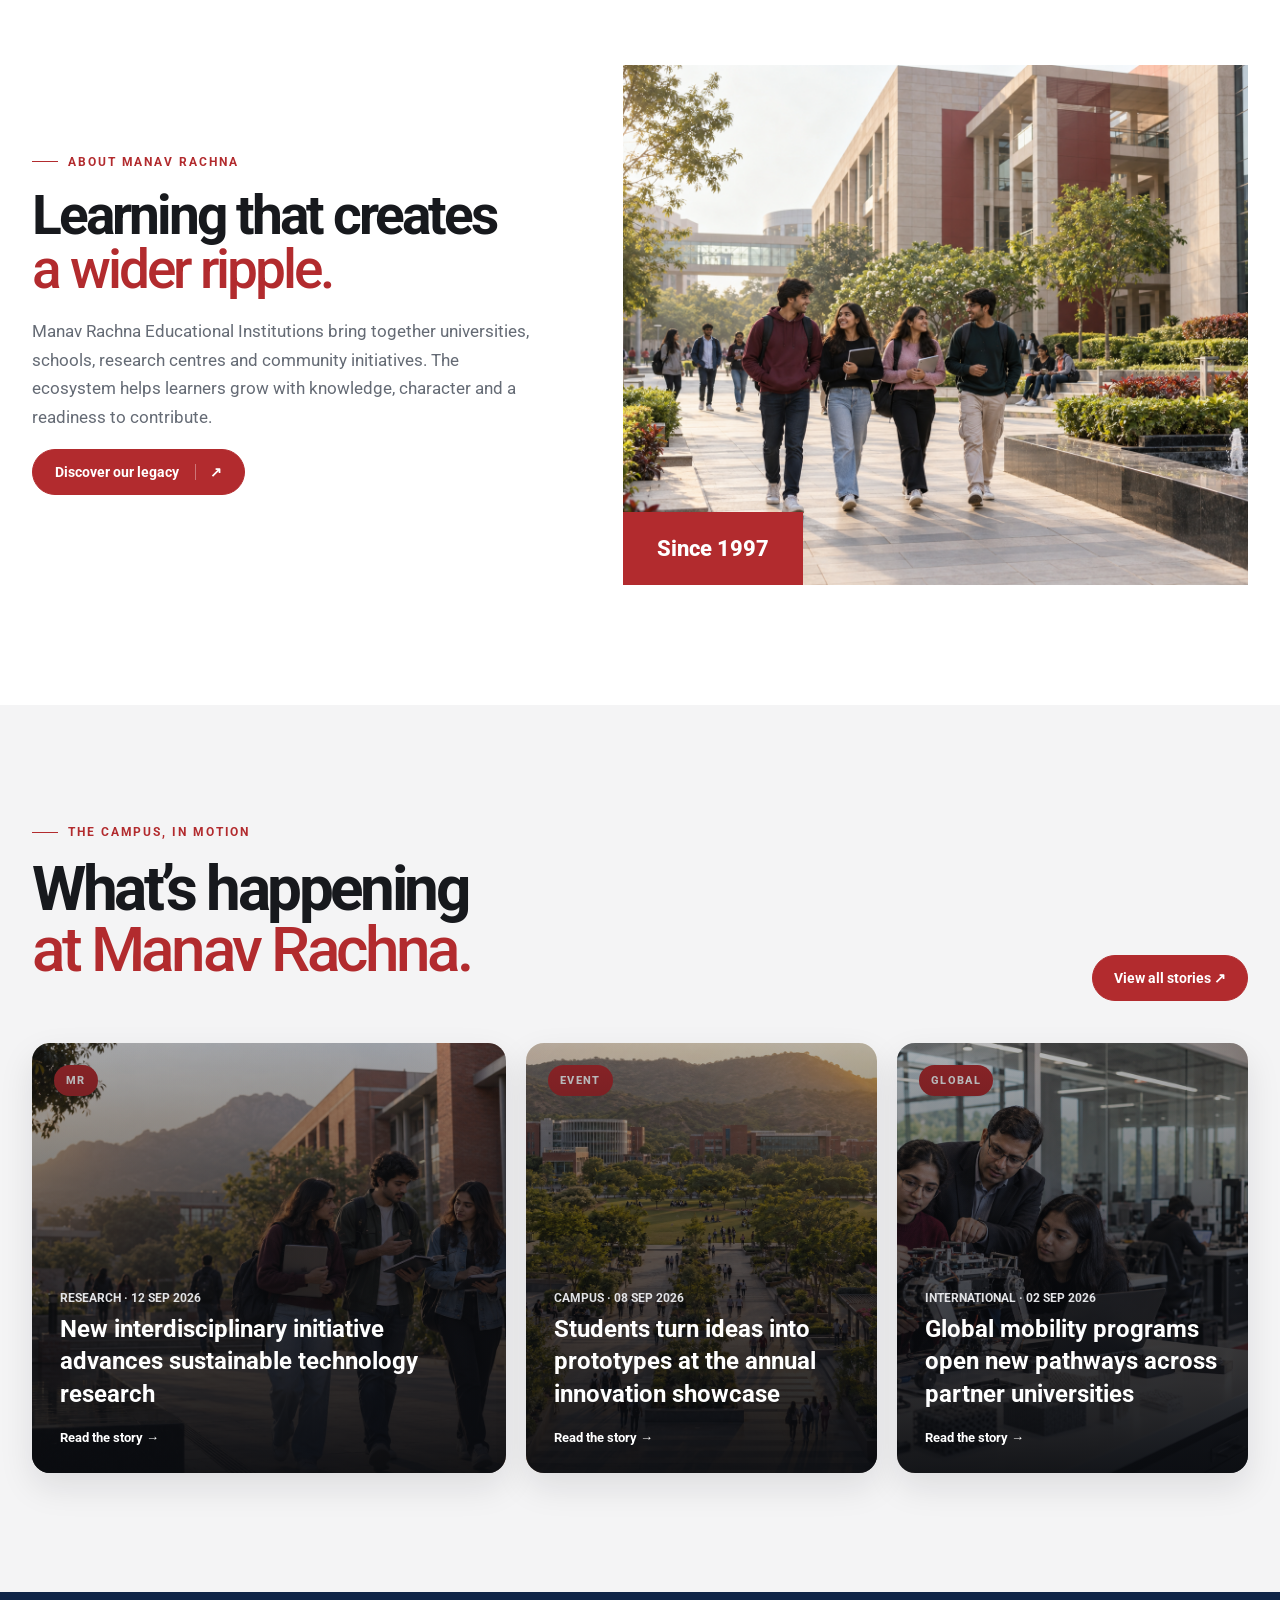
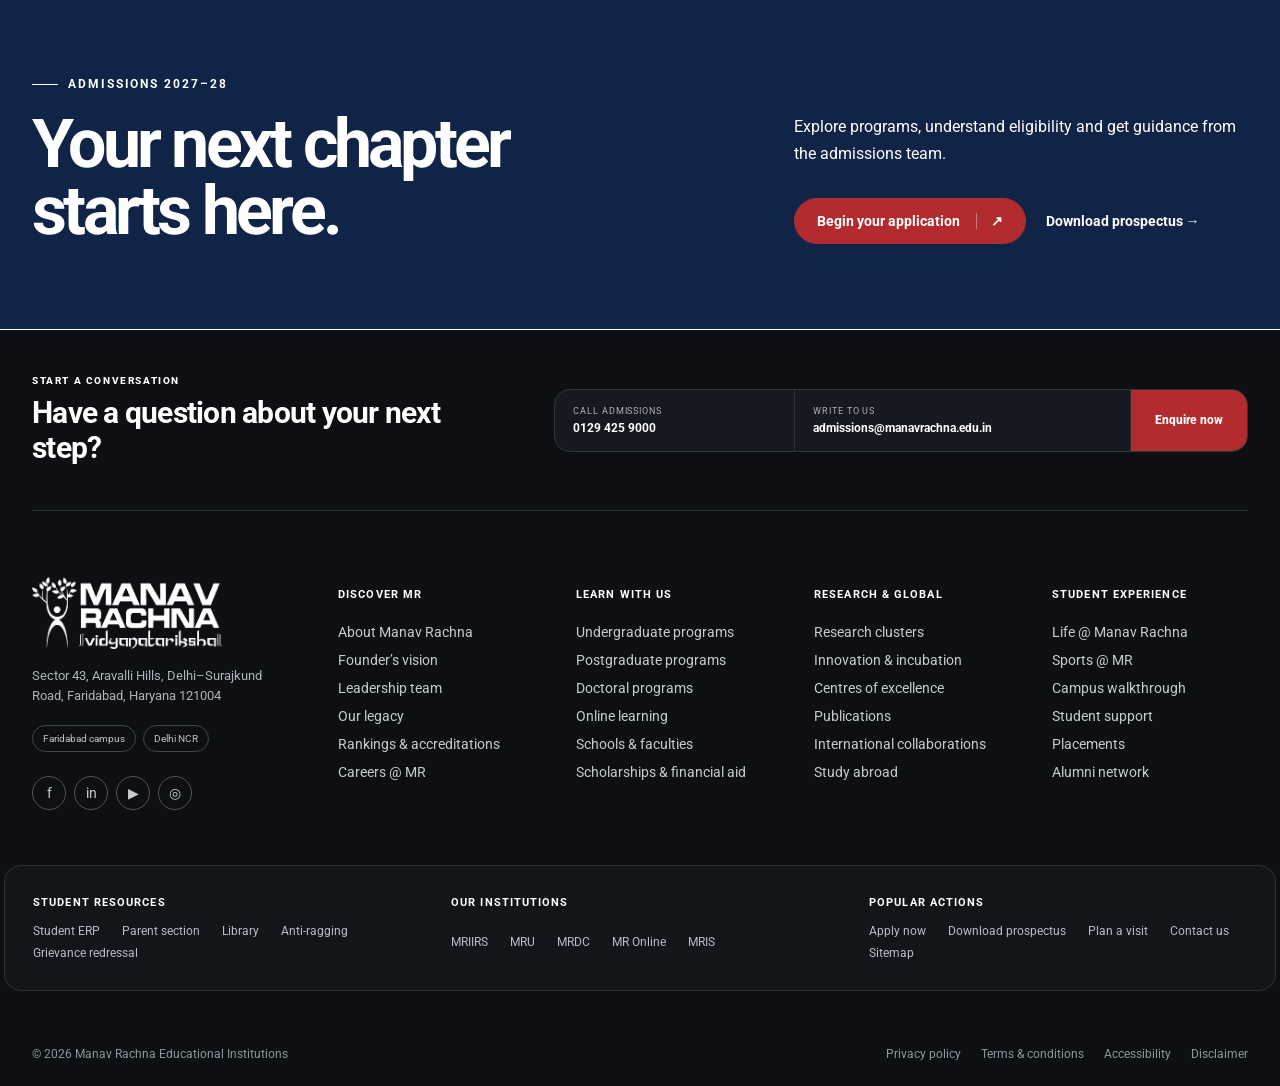
==== commit ffc30c0f: "Add viewport triggered statistic counters" ====
--- a/preview-1/index.html
+++ b/preview-1/index.html
@@ -50,7 +50,7 @@
       <a href="#research"><span class="line-icon">✦</span><span><small>I want to</small>Partner in research</span><b>→</b></a>
     </section>
 
-    <section class="impact-strip" aria-label="Manav Rachna highlights"><div><strong>43,000+</strong><span>Alumni worldwide</span></div><div><strong>135+</strong><span>Global collaborations</span></div><div><strong>60 LPA</strong><span>Highest package offered</span></div></section>
+    <section class="impact-strip" aria-label="Manav Rachna highlights"><div><strong data-count="43000" data-suffix="+">43,000+</strong><span>Alumni worldwide</span></div><div><strong data-count="135" data-suffix="+">135+</strong><span>Global collaborations</span></div><div><strong data-count="60" data-suffix=" LPA">60 LPA</strong><span>Highest package offered</span></div></section>
 
     <section class="study-intro section"><div class="study-image"><img src="assets/ai-refresh/study-indian-students.png" alt="Indian Manav Rachna students collaborating in a contemporary learning space" /></div><div><div class="eyebrow"><span></span> Study at Manav Rachna</div><h2>Education with<br /><em>purpose and possibility.</em></h2><p>Learning at Manav Rachna combines academic depth, creative exploration, industry exposure and access to current research. Students learn across disciplines and apply ideas in real settings.</p><div class="study-points"><span>Multidisciplinary learning</span><span>Industry-integrated curriculum</span><span>Global exposure</span><span>Research opportunities</span></div><a class="outline-btn" href="#programs">Discover the MR advantage ↗</a></div></section>
 
@@ -79,23 +79,23 @@
       <div class="proof-top"><div><div class="eyebrow"><span></span> Evidence of impact</div><h2>Ideas that move<br /><em>beyond the lab.</em></h2></div><a class="outline-btn" href="#research">Explore research <span>↗</span></a></div>
       <div class="proof-layout">
         <article class="story-card plum"><img src="assets/ai-refresh/evidence-robotics-lab.png" alt="Indian students and faculty developing a robotics prototype in a modern innovation laboratory" /><div><span>Research & innovation</span><h3>Research designed for real-world impact.</h3><p>Indian faculty and student teams advance AI, health, sustainability and engineering.</p><a href="#research">Meet our research community →</a></div></article>
-        <div class="metric-grid"><div><strong>600+</strong><span>Corporate partners</span></div><div><strong>35</strong><span>Arjuna Awardees</span></div><div><strong>5,000+</strong><span>Placements in 5 years</span></div><div><strong>30+</strong><span>Years of legacy</span></div></div>
+        <div class="metric-grid"><div><strong data-count="600" data-suffix="+">600+</strong><span>Corporate partners</span></div><div><strong data-count="35">35</strong><span>Arjuna Awardees</span></div><div><strong data-count="5000" data-suffix="+">5,000+</strong><span>Placements in 5 years</span></div><div><strong data-count="30" data-suffix="+">30+</strong><span>Years of legacy</span></div></div>
       </div>
     </section>
 
-    <section class="sports" id="sports"><img src="assets/sports-at-mr.png" alt="Student athletes training on the university athletics track" /><div class="sports-overlay"></div><div class="sports-copy"><div class="eyebrow light"><span></span> Sports @ Manav Rachna</div><h2>Train with purpose.<br />Compete with pride.</h2><p>World-class facilities, professional coaching and a sporting culture that has nurtured 35 Arjuna Awardees.</p><div class="sports-facts"><span><strong>35</strong> Arjuna Awardees</span><span><strong>15+</strong> sports disciplines</span><span><strong>1</strong> integrated sports ecosystem</span></div><a class="primary-btn pale" href="#sports">Explore sports facilities ↗</a></div></section>
+    <section class="sports" id="sports"><img src="assets/sports-at-mr.png" alt="Student athletes training on the university athletics track" /><div class="sports-overlay"></div><div class="sports-copy"><div class="eyebrow light"><span></span> Sports @ Manav Rachna</div><h2>Train with purpose.<br />Compete with pride.</h2><p>World-class facilities, professional coaching and a sporting culture that has nurtured 35 Arjuna Awardees.</p><div class="sports-facts"><span><strong data-count="35">35</strong> Arjuna Awardees</span><span><strong data-count="15" data-suffix="+">15+</strong> sports disciplines</span><span><strong data-count="1">1</strong> integrated sports ecosystem</span></div><a class="primary-btn pale" href="#sports">Explore sports facilities ↗</a></div></section>
 
     <section class="achievers section"><div class="section-heading compact"><div><div class="eyebrow"><span></span> Student placement highlights</div><h2>Top achievers,<br /><em>remarkable starts.</em></h2></div><p>Recent outcomes across technology, consulting and global business.</p></div><div class="achiever-grid"><article><div class="avatar"><img src="assets/ai-refresh/placement-ananya.png" alt="Fictional portrait representing Ananya Kamra" /></div><span>54 LPA · Palo Alto Networks</span><h3>Ananya Kamra</h3><p>Computer Science & Engineering</p></article><article><div class="avatar"><img src="assets/ai-refresh/placement-karan.png" alt="Fictional portrait representing Karan Aditya Ghoshal" /></div><span>60 LPA · KPMG Canada</span><h3>Karan Aditya Ghoshal</h3><p>Business & Analytics</p></article><article><div class="avatar"><img src="assets/ai-refresh/placement-sarthak.png" alt="Fictional portrait representing Sarthak Rastogi" /></div><span>55 LPA · Spacetime</span><h3>Sarthak Rastogi</h3><p>Engineering & Technology</p></article><article><div class="avatar"><img src="assets/ai-refresh/placement-deepanshu.png" alt="Fictional portrait representing Deepanshu Sharma" /></div><span>30 LPA · Niagara</span><h3>Deepanshu Sharma</h3><p>Computer Applications</p></article></div></section>
 
     <section class="career" id="placements">
-      <div class="career-copy"><div class="eyebrow light"><span></span> Careers built with industry</div><h2>Where learning becomes<br /><em>forward motion.</em></h2><p>Career preparation starts early—with mentors, live projects, internships and a network of corporate partners.</p><div class="career-stat"><strong>60 LPA</strong><span>Highest package offered</span></div><a class="primary-btn pale" href="#placements">Explore placements <span>↗</span></a></div>
+      <div class="career-copy"><div class="eyebrow light"><span></span> Careers built with industry</div><h2>Where learning becomes<br /><em>forward motion.</em></h2><p>Career preparation starts early—with mentors, live projects, internships and a network of corporate partners.</p><div class="career-stat"><strong data-count="60" data-suffix=" LPA">60 LPA</strong><span>Highest package offered</span></div><a class="primary-btn pale" href="#placements">Explore placements <span>↗</span></a></div>
       <div class="career-panel"><p>Student outcome</p><blockquote>“The strongest opportunities came from learning how to solve real problems with people from different disciplines.”</blockquote><div class="student"><span>AK</span><div><strong>Ananya Kamra</strong><small>Placed at Palo Alto Networks · 54 LPA</small></div></div></div>
     </section>
 
     <section class="placement-network partner-section section" aria-label="Placement network">
       <div class="partner-section-head"><div><div class="eyebrow"><span></span> Placement network</div><h2>Where ambition meets<br /><em>opportunity.</em></h2></div><div class="partner-head-copy"><span>Recruiters across technology, consulting and engineering</span><p>Our corporate relations team connects students with internships, live projects and career opportunities across a growing employer network.</p></div></div>
       <div class="logo-marquee" aria-label="Selected placement partners"><div class="logo-track placement-track"><figure><img src="assets/partners/palo-alto.webp" alt="Palo Alto Networks" /></figure><figure><img src="assets/partners/kpmg-canada.webp" alt="KPMG Canada" /></figure><figure><img src="assets/partners/tekion.webp" alt="Tekion" /></figure><figure><img src="assets/partners/spacetime.webp" alt="Spacetime" /></figure><figure><img src="assets/partners/niagara.webp" alt="Niagara" /></figure><figure aria-hidden="true"><img src="assets/partners/palo-alto.webp" alt="" /></figure><figure aria-hidden="true"><img src="assets/partners/kpmg-canada.webp" alt="" /></figure><figure aria-hidden="true"><img src="assets/partners/tekion.webp" alt="" /></figure><figure aria-hidden="true"><img src="assets/partners/spacetime.webp" alt="" /></figure><figure aria-hidden="true"><img src="assets/partners/niagara.webp" alt="" /></figure></div></div>
-      <div class="placement-band"><div><strong>600+</strong><span>corporate partners</span></div><div><strong>5,000+</strong><span>placements in five years</span></div><div><strong>60 LPA</strong><span>highest package offered</span></div><a href="#placements">See placement outcomes ↗</a></div>
+      <div class="placement-band"><div><strong data-count="600" data-suffix="+">600+</strong><span>corporate partners</span></div><div><strong data-count="5000" data-suffix="+">5,000+</strong><span>placements in five years</span></div><div><strong data-count="60" data-suffix=" LPA">60 LPA</strong><span>highest package offered</span></div><a href="#placements">See placement outcomes ↗</a></div>
     </section>
 
     <section class="knowledge-partners partner-section section" aria-label="Knowledge partners">
--- a/preview-1/styles.css
+++ b/preview-1/styles.css
@@ -101,3 +101,16 @@
 .institution-card:hover .institution-hover-image img,.institution-card:focus-within .institution-hover-image img{transform:scale(1.06)}
 @media(max-width:700px){.institution-card,.institution-card:hover,.institution-card:focus-within{grid-template-columns:38px minmax(0,1fr) 42px;column-gap:8px}.institution-hover-image{display:none}}
 @media(prefers-reduced-motion:reduce){.institution-card,.institution-hover-image,.institution-hover-image img{transition:none}}
+
+/* Compact institution rows and restore admission hover motion */
+.institutions.section{padding-top:104px;padding-bottom:104px}
+.institution-card,.institution-card:hover,.institution-card:focus-within{position:relative;grid-template-columns:44px minmax(0,1fr) 45px;column-gap:0;min-height:104px;padding:30px 0}
+.institution-card>div{min-width:0;transition:padding-right .42s cubic-bezier(.2,.65,.25,1)}
+.institution-hover-image{position:absolute;right:62px;top:14px;width:200px;height:112px}
+.institution-card:hover>div,.institution-card:focus-within>div{padding-right:222px}
+.institution-card>a{position:relative;z-index:2;transition:background-color .25s ease,border-color .25s ease,color .25s ease,transform .25s ease}
+.institution-card:hover>a,.institution-card:focus-within>a{background:#b22b2e;border-color:#b22b2e;color:#fff;transform:translateX(-2px)}
+.reveal-ready .admission-steps article.scroll-reveal.is-visible:hover{transform:translate3d(0,-7px,0);background:#17191d;color:#fff;box-shadow:0 18px 36px rgba(15,20,30,.16)}
+.admission-steps article:hover b{color:#fff}
+.admission-steps article:hover p{color:#d7d9dd}
+@media(max-width:700px){.institutions.section{padding-top:72px;padding-bottom:72px}.institution-card,.institution-card:hover,.institution-card:focus-within{grid-template-columns:38px minmax(0,1fr) 42px;min-height:auto;padding:18px 0}.institution-card:hover>div,.institution-card:focus-within>div{padding-right:0}}
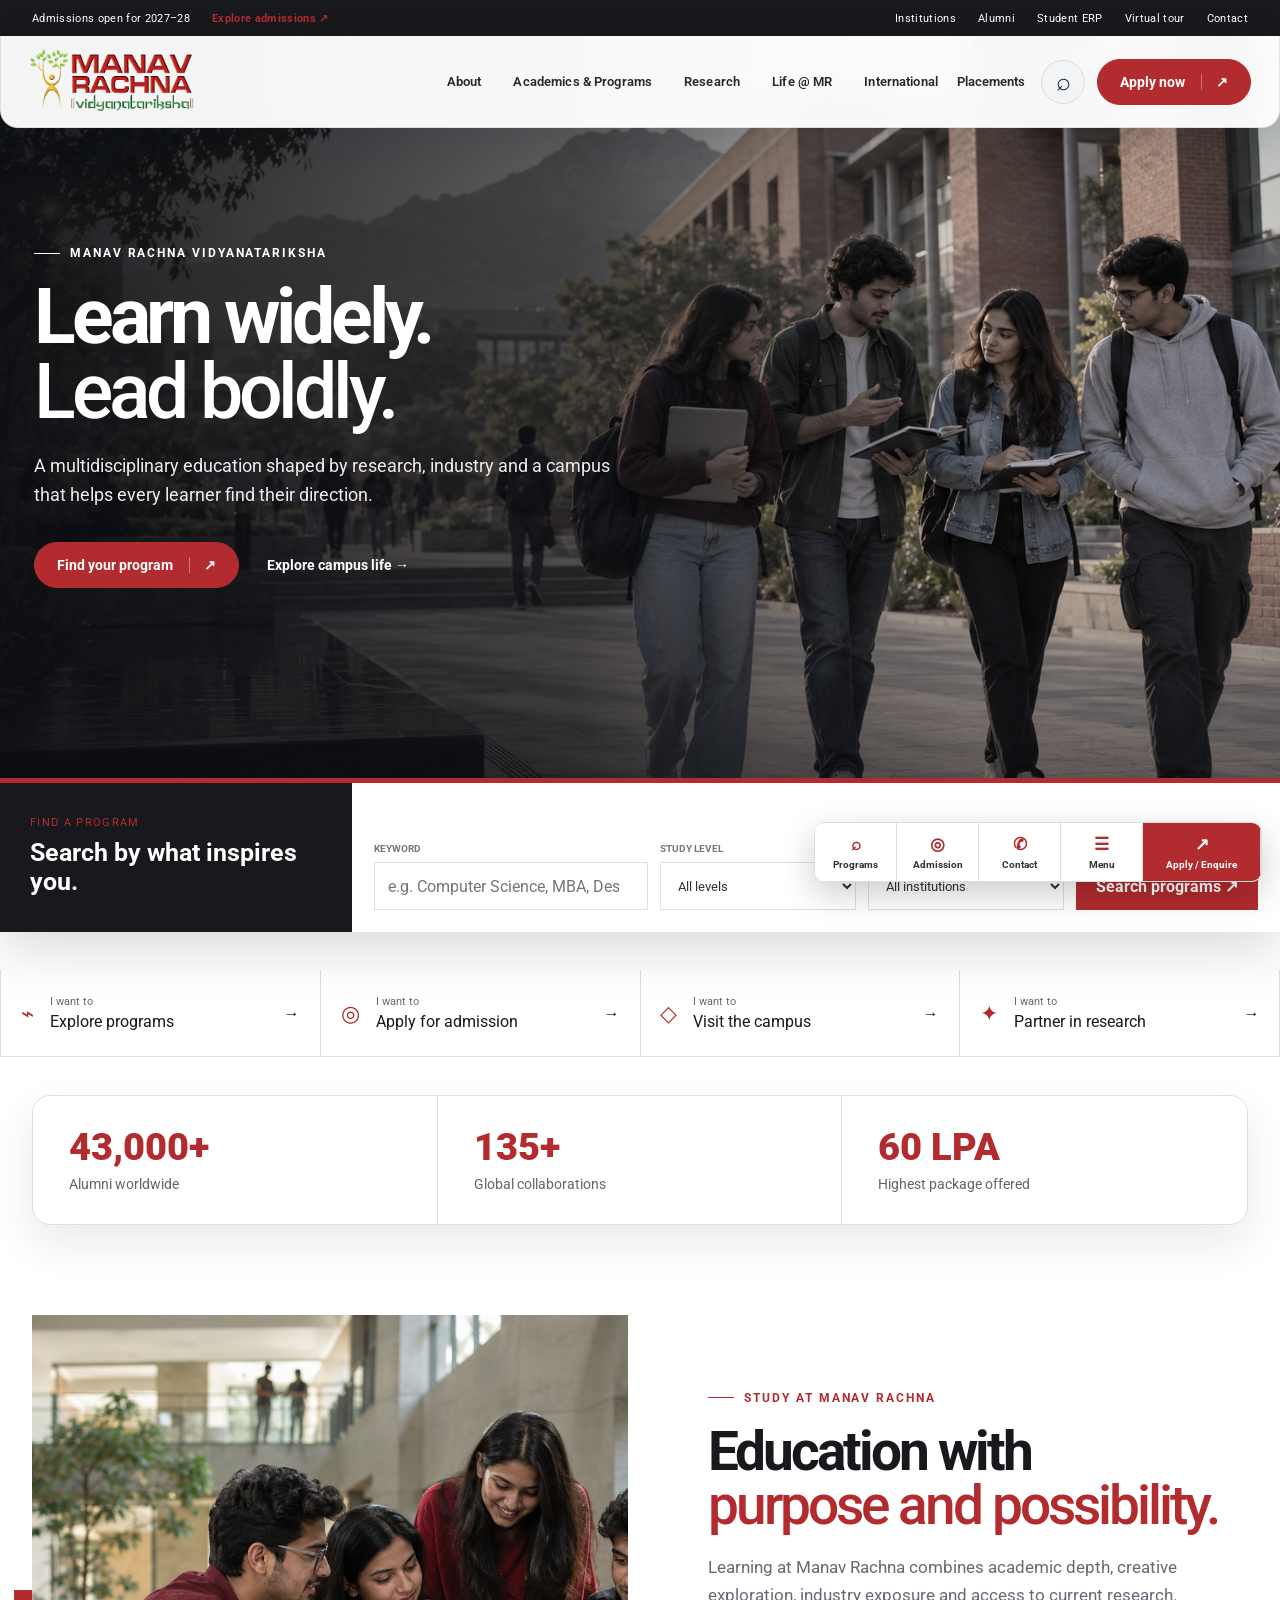
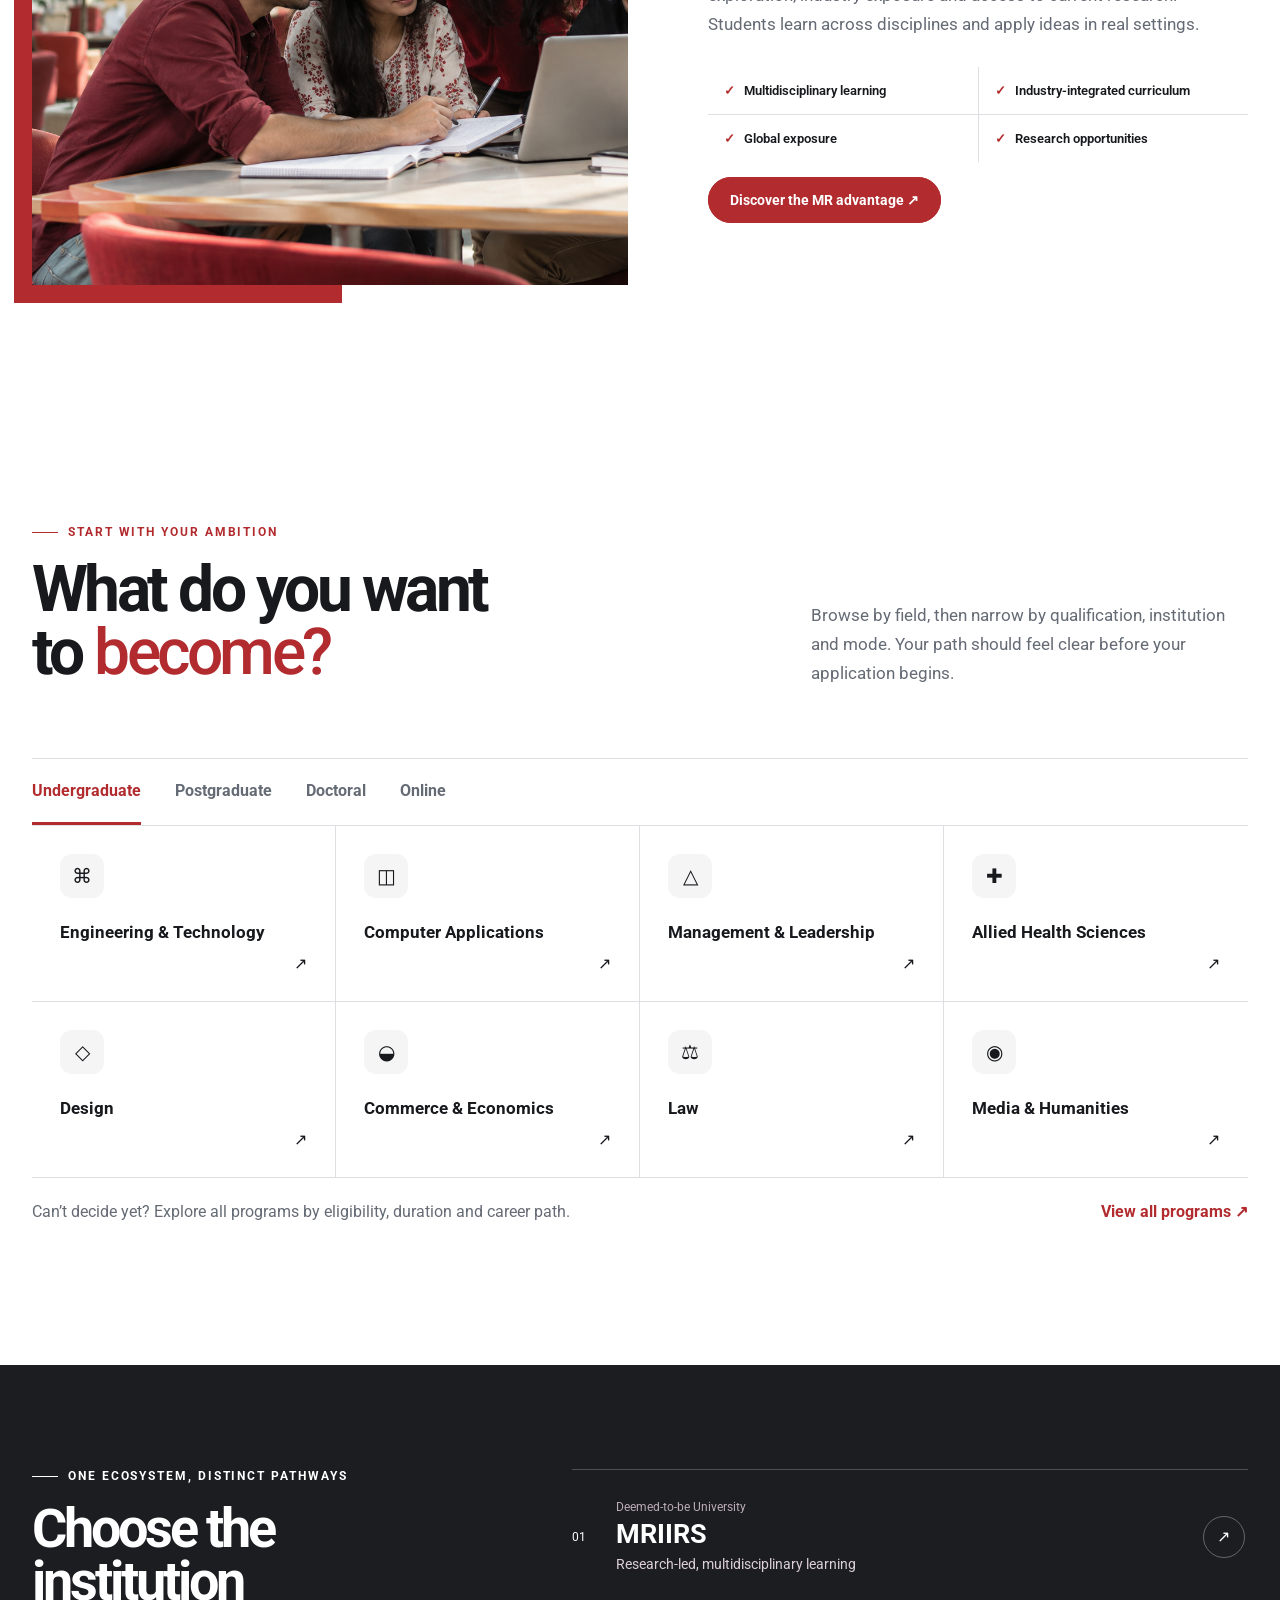
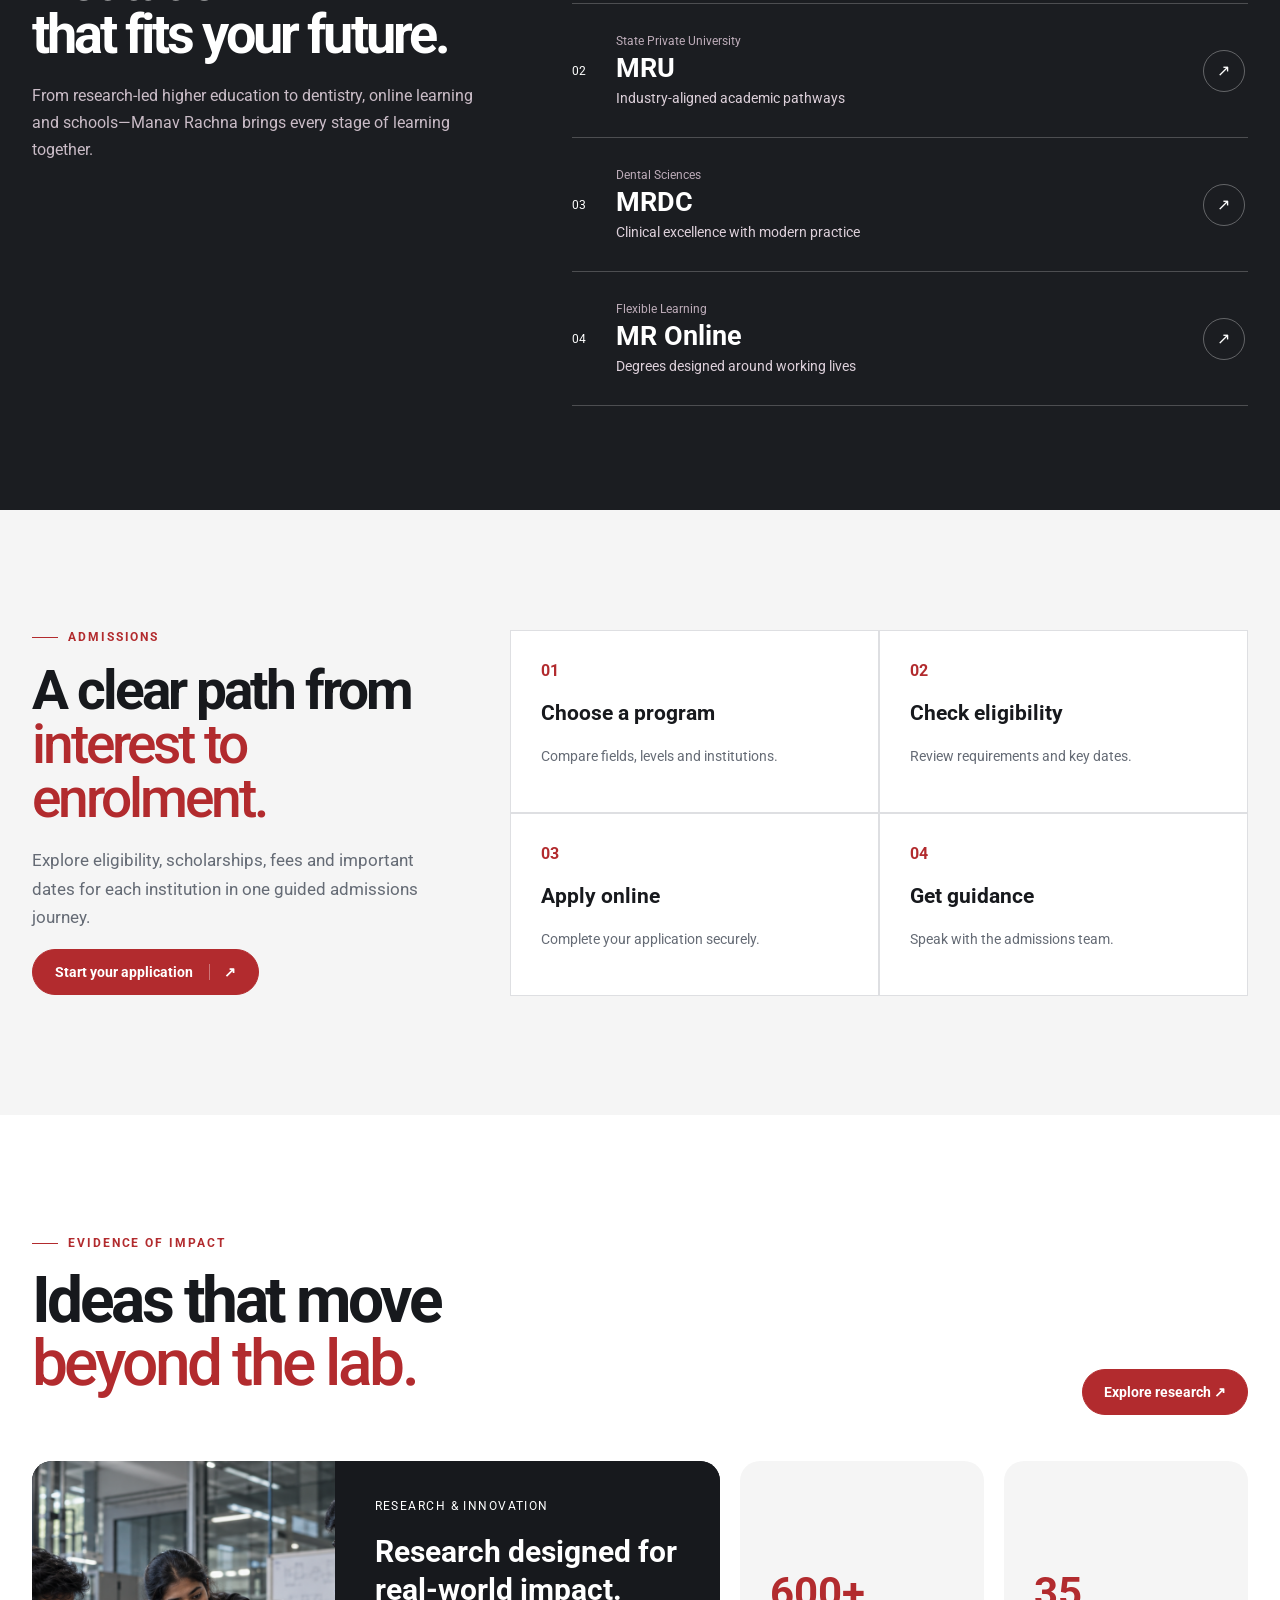
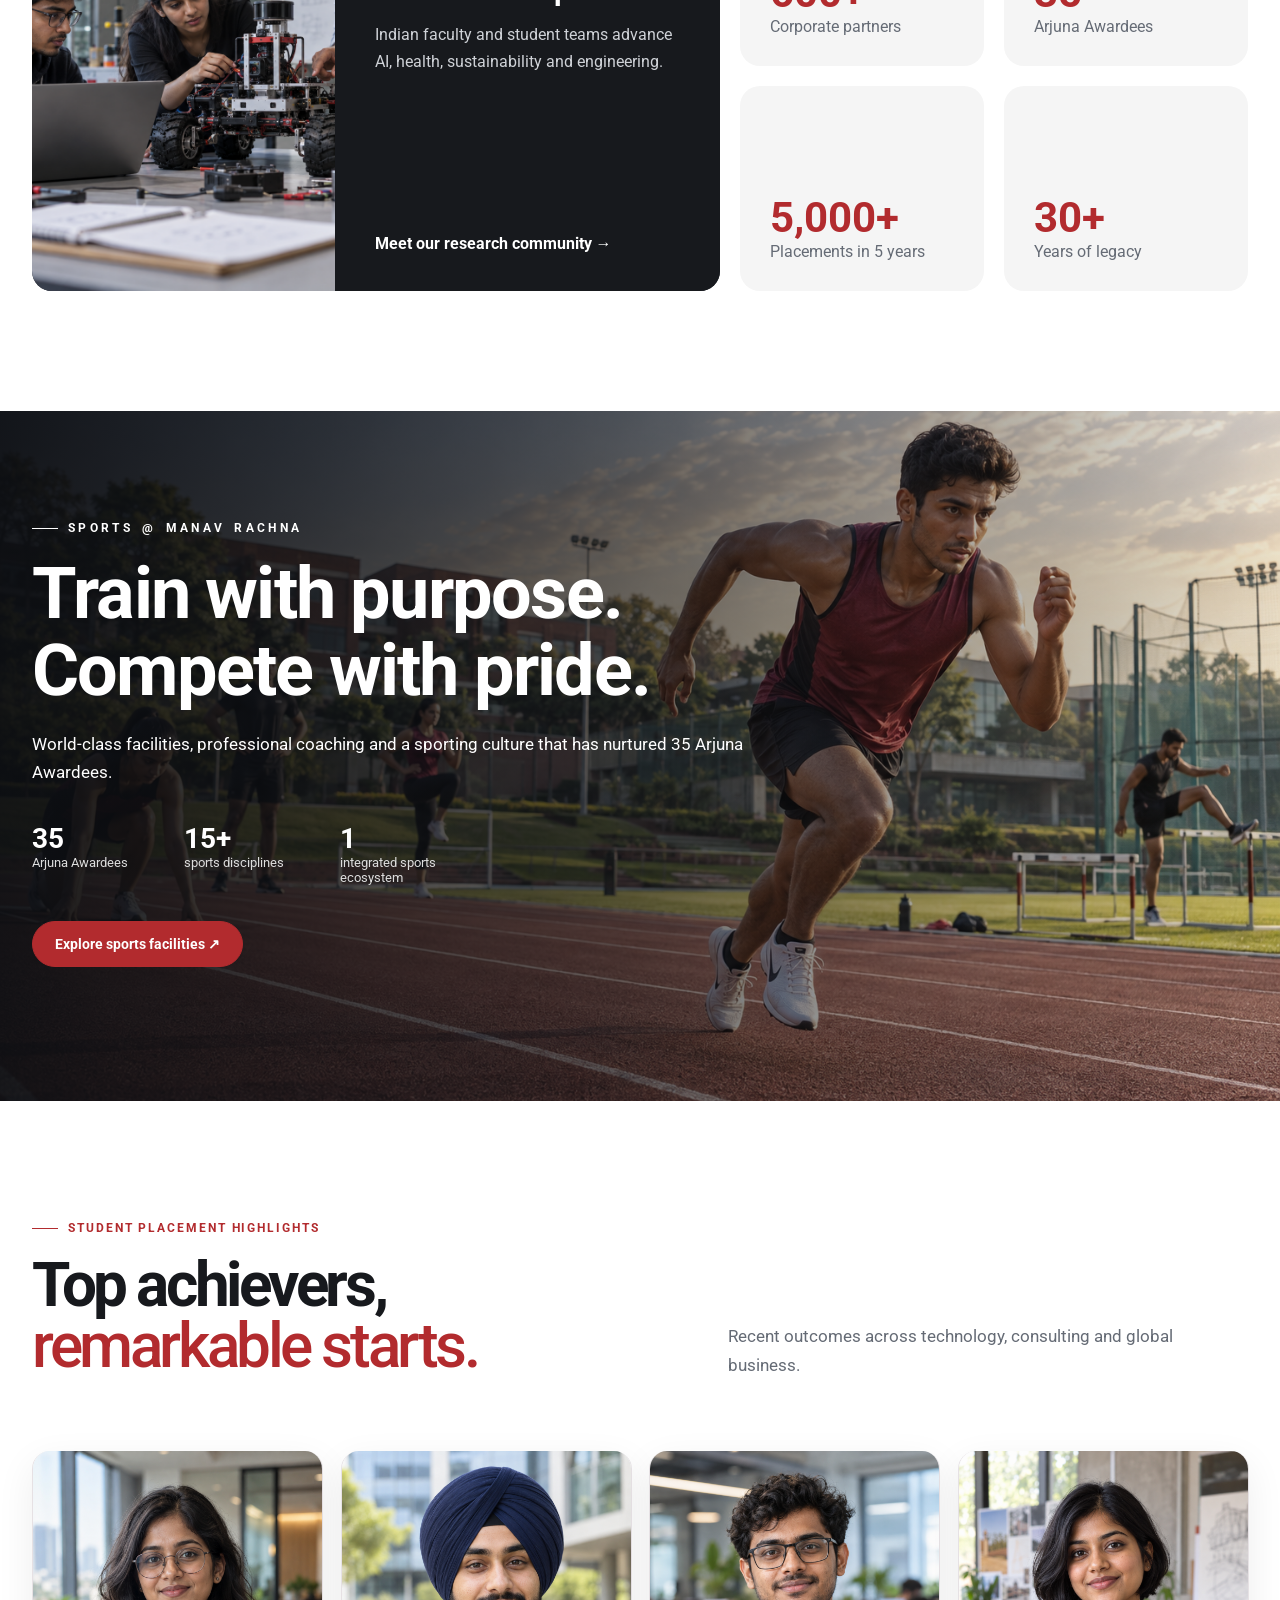
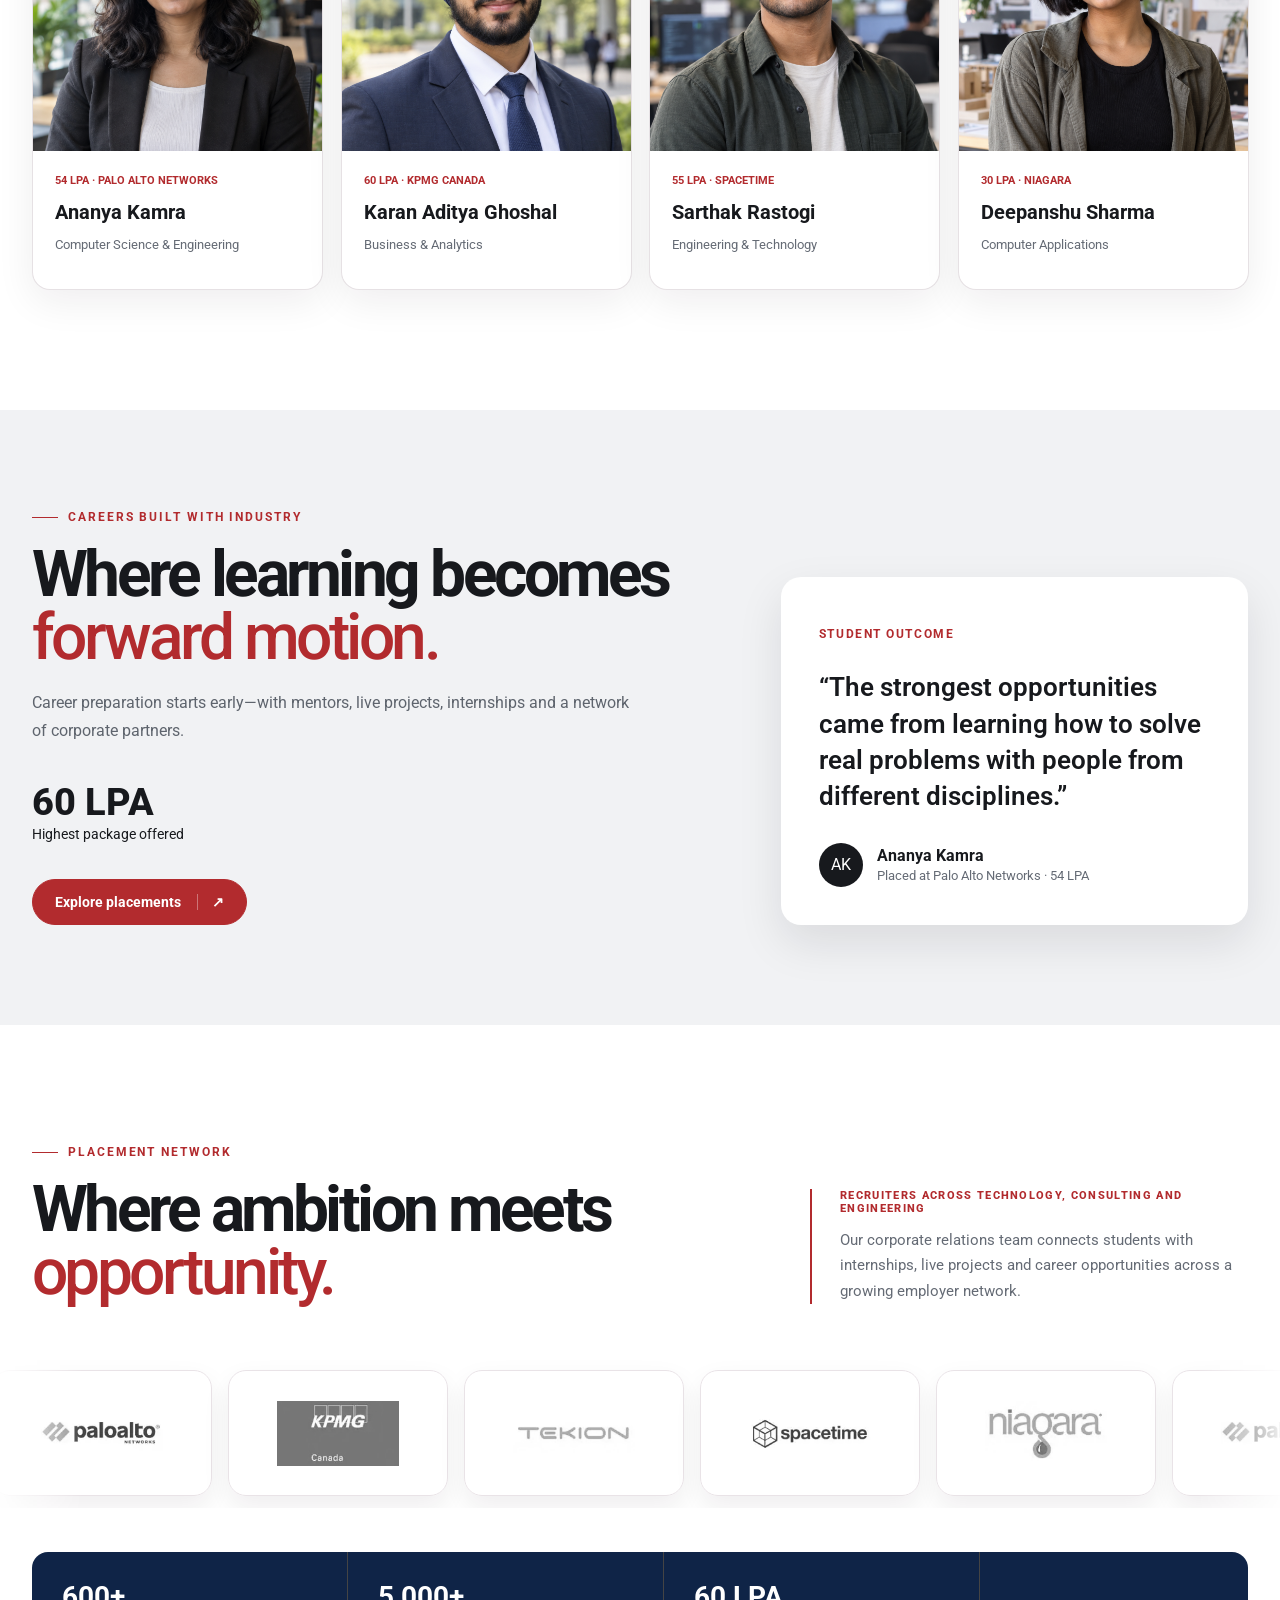
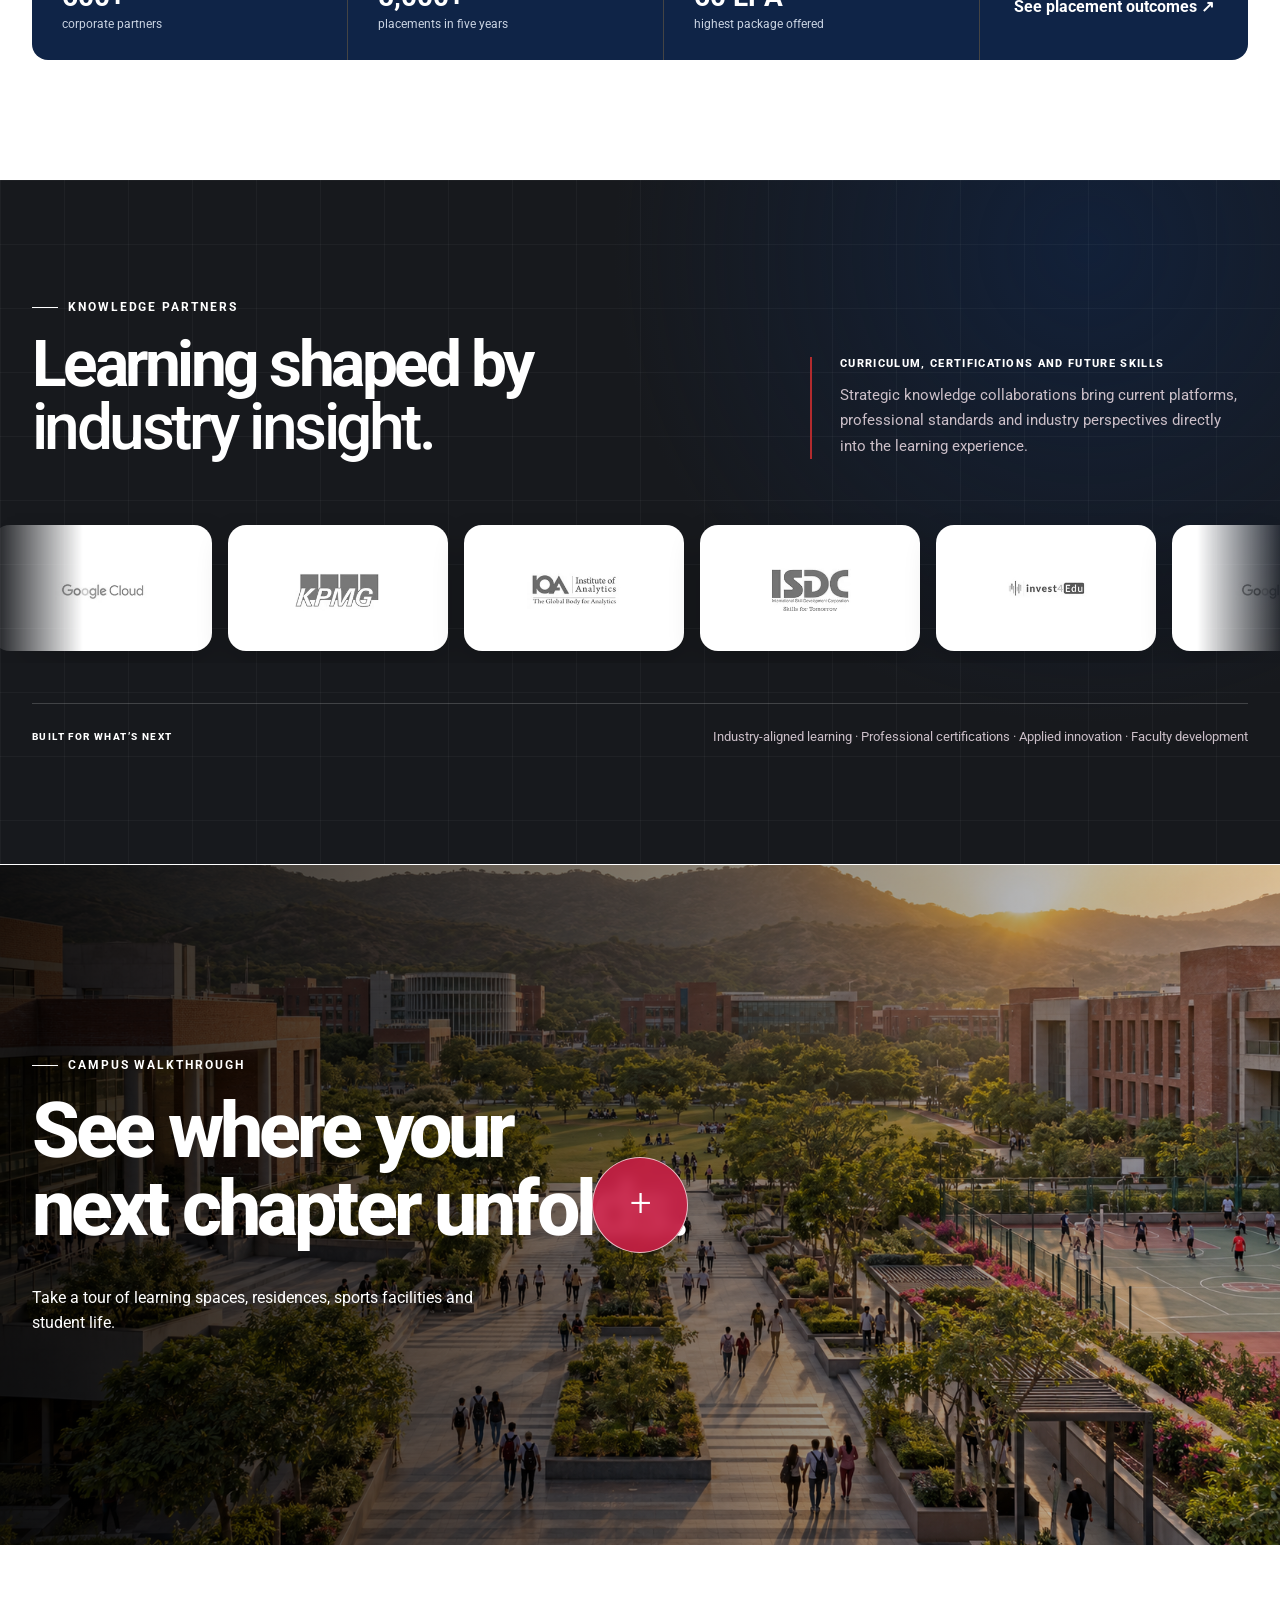
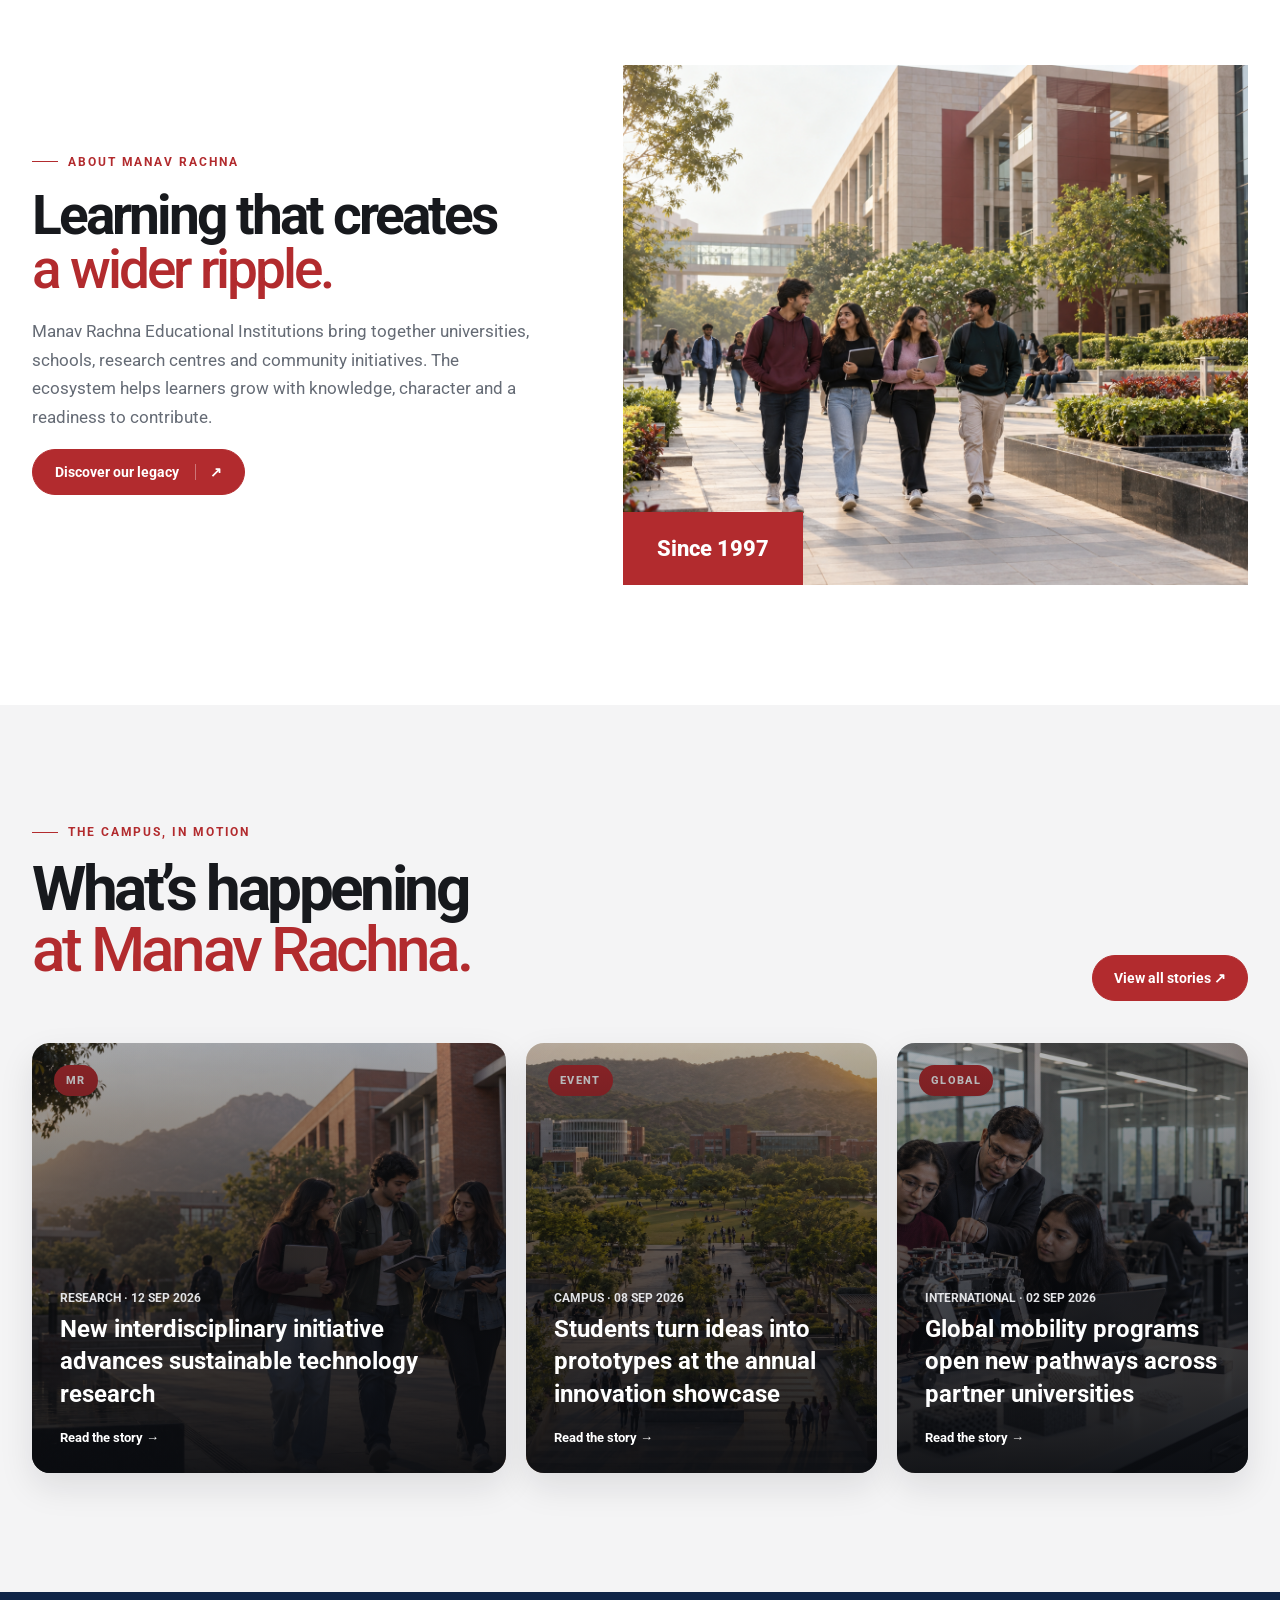
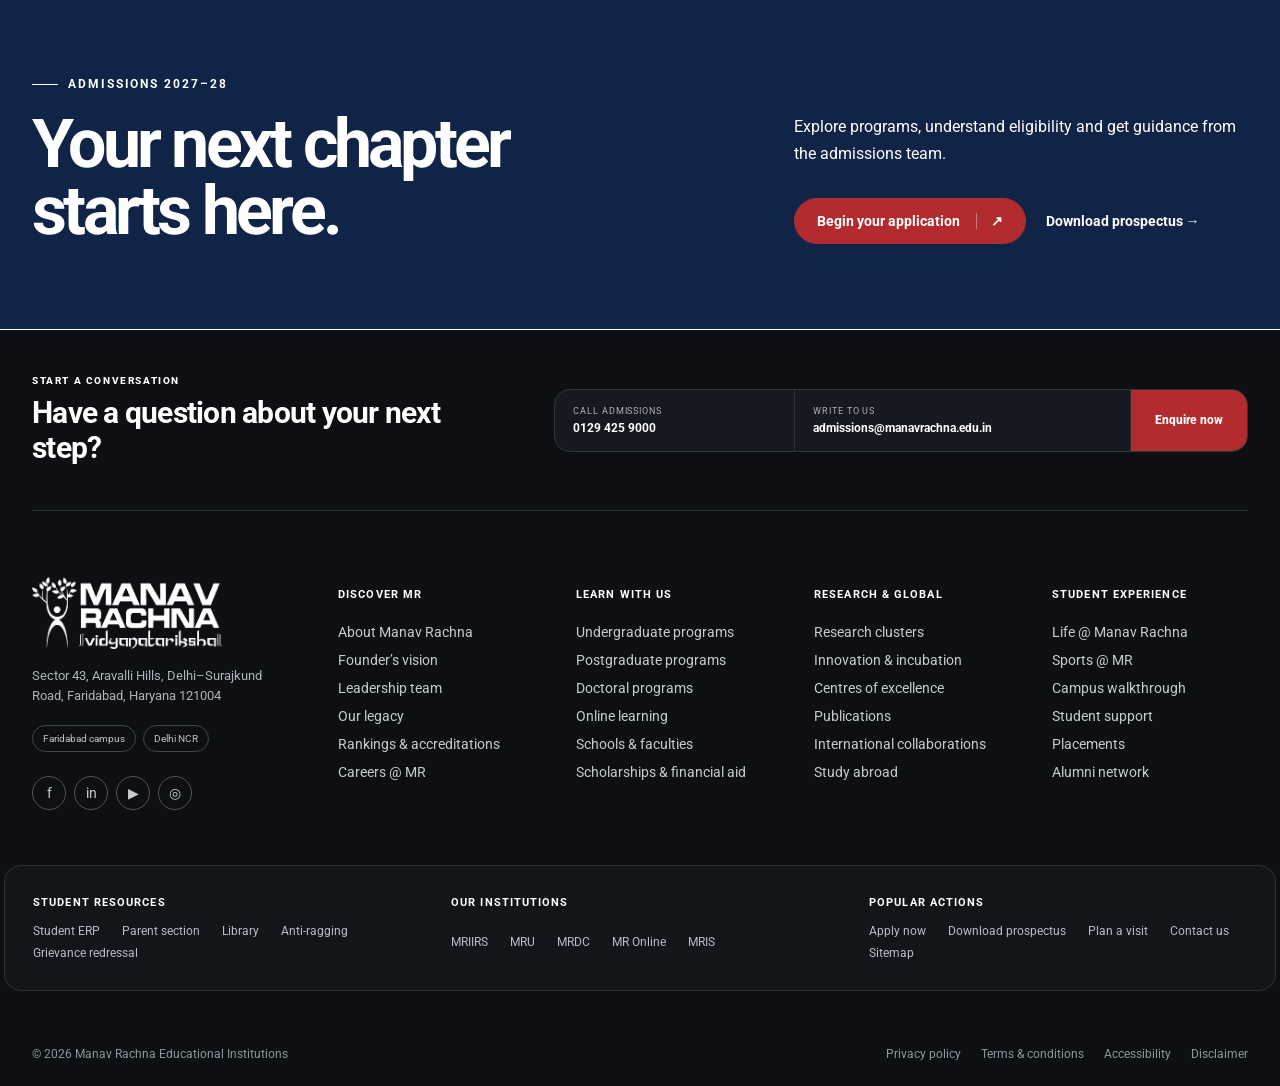
==== commit 88a3ebed: "Use Apple style plus trigger for campus video" ====
--- a/preview-1/index.html
+++ b/preview-1/index.html
@@ -106,8 +106,8 @@
 
     <section class="walkthrough" aria-label="Campus walkthrough video">
       <img src="assets/campus-walkthrough.png" alt="High-resolution aerial view of the Manav Rachna campus" />
-      <video class="campus-video" preload="metadata" controls playsinline aria-label="Manav Rachna campus walkthrough"><source src="assets/campus-walkthrough.mp4" type="video/mp4" /></video>
-      <div class="walkthrough-shade"></div><div class="walkthrough-copy"><div class="eyebrow light"><span></span> Campus walkthrough</div><h2>See where your<br />next chapter unfolds.</h2><button class="play-button" type="button" aria-label="Play campus walkthrough video"><span>▶</span></button><p>Take a tour of learning spaces, residences, sports facilities and student life.</p></div>
+      <video class="campus-video" preload="metadata" controls playsinline aria-label="Manav Rachna campus walkthrough"><source src="assets/campus-walkthrough.mp4" type="video/mp4" /></video><button class="video-close" type="button" aria-label="Close campus walkthrough video">×</button>
+      <div class="walkthrough-shade"></div><div class="walkthrough-copy"><div class="eyebrow light"><span></span> Campus walkthrough</div><h2>See where your<br />next chapter unfolds.</h2><button class="play-button" type="button" aria-label="Open campus walkthrough video"><span>+</span></button><p>Take a tour of learning spaces, residences, sports facilities and student life.</p></div>
     </section>
 
     <section class="about-mr section"><div><div class="eyebrow"><span></span> About Manav Rachna</div><h2>Learning that creates<br /><em>a wider ripple.</em></h2><p>Manav Rachna Educational Institutions bring together universities, schools, research centres and community initiatives. The ecosystem helps learners grow with knowledge, character and a readiness to contribute.</p><a class="primary-btn" href="#top">Discover our legacy <span>↗</span></a></div><div class="about-image"><img src="assets/ai-refresh/about-campus.png" alt="Indian students walking through a contemporary university campus" /><span>Since 1997</span></div></section>
--- a/preview-1/styles.css
+++ b/preview-1/styles.css
@@ -79,9 +79,15 @@
 .sports .primary-btn.pale span,.career .primary-btn.pale span,.admissions .primary-btn.pale span{color:#fff;border-color:rgba(255,255,255,.35)}
 .story-card h3{max-width:560px}
 .news-art.art-one>span{width:auto;height:auto;border:0;display:block;place-items:initial}
-.campus-video{position:absolute;inset:0;width:100%;height:100%;object-fit:cover;background:#000;opacity:0;visibility:hidden;z-index:4;transition:opacity .35s ease}
-.walkthrough.is-playing .campus-video{opacity:1;visibility:visible}
-.walkthrough.is-playing .walkthrough-shade,.walkthrough.is-playing .walkthrough-copy,.walkthrough.is-playing>img{opacity:0;pointer-events:none}
+.campus-video{position:fixed;left:50%;top:50%;width:min(920px,88vw);height:auto;max-height:80vh;object-fit:contain;background:#000;border-radius:16px;opacity:0;visibility:hidden;z-index:121;transform:translate(-50%,-46%) scale(.96);box-shadow:0 28px 90px rgba(0,0,0,.55);transition:opacity .3s ease,transform .3s ease}
+.walkthrough.is-playing:after{content:'';position:fixed;inset:0;background:rgba(7,10,16,.82);z-index:120;backdrop-filter:blur(8px)}
+.walkthrough.is-playing .campus-video{opacity:1;visibility:visible;transform:translate(-50%,-50%) scale(1)}
+.walkthrough.is-playing .walkthrough-shade,.walkthrough.is-playing .walkthrough-copy,.walkthrough.is-playing>img{opacity:1;pointer-events:none}
+.video-close{position:fixed;right:calc(6vw - 12px);top:calc(10vh - 18px);width:44px;height:44px;border:1px solid rgba(255,255,255,.55);border-radius:50%;background:#b22b2e;color:#fff;font-size:28px;line-height:1;z-index:122;opacity:0;visibility:hidden;cursor:pointer;transition:opacity .3s ease,transform .3s ease}
+.walkthrough.is-playing .video-close{opacity:1;visibility:visible;transform:scale(1.02)}
+.video-close:hover{background:#922225;transform:scale(1.08)}
+.video-modal-open{overflow:hidden}
+.walkthrough .play-button{font-size:38px;font-weight:300;line-height:1}.walkthrough .play-button span{display:block;margin:0;transform:translateY(-2px)}.walkthrough .play-button:hover{background:#922225;box-shadow:0 12px 32px rgba(0,0,0,.3)}
 .walkthrough-shade,.walkthrough-copy,.walkthrough>img{transition:opacity .35s ease}
 
 /* Scroll-triggered section transitions */
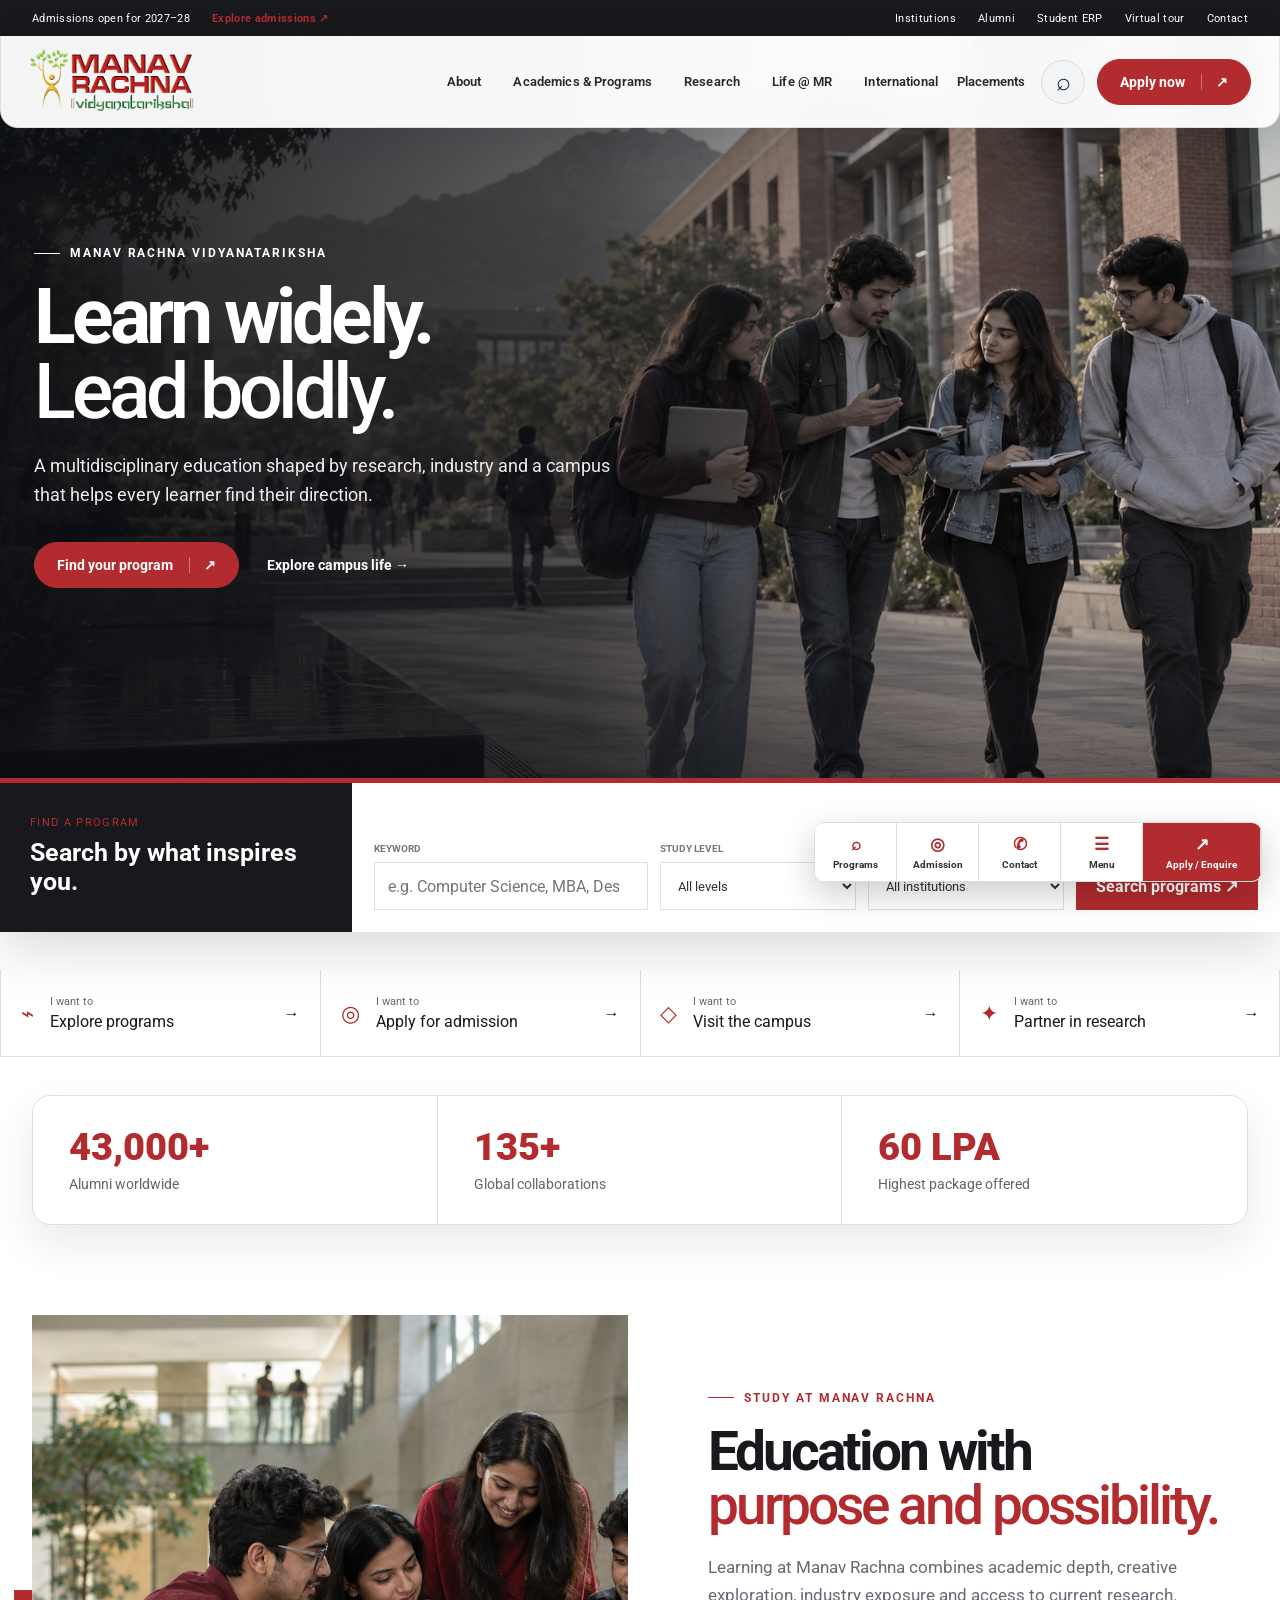
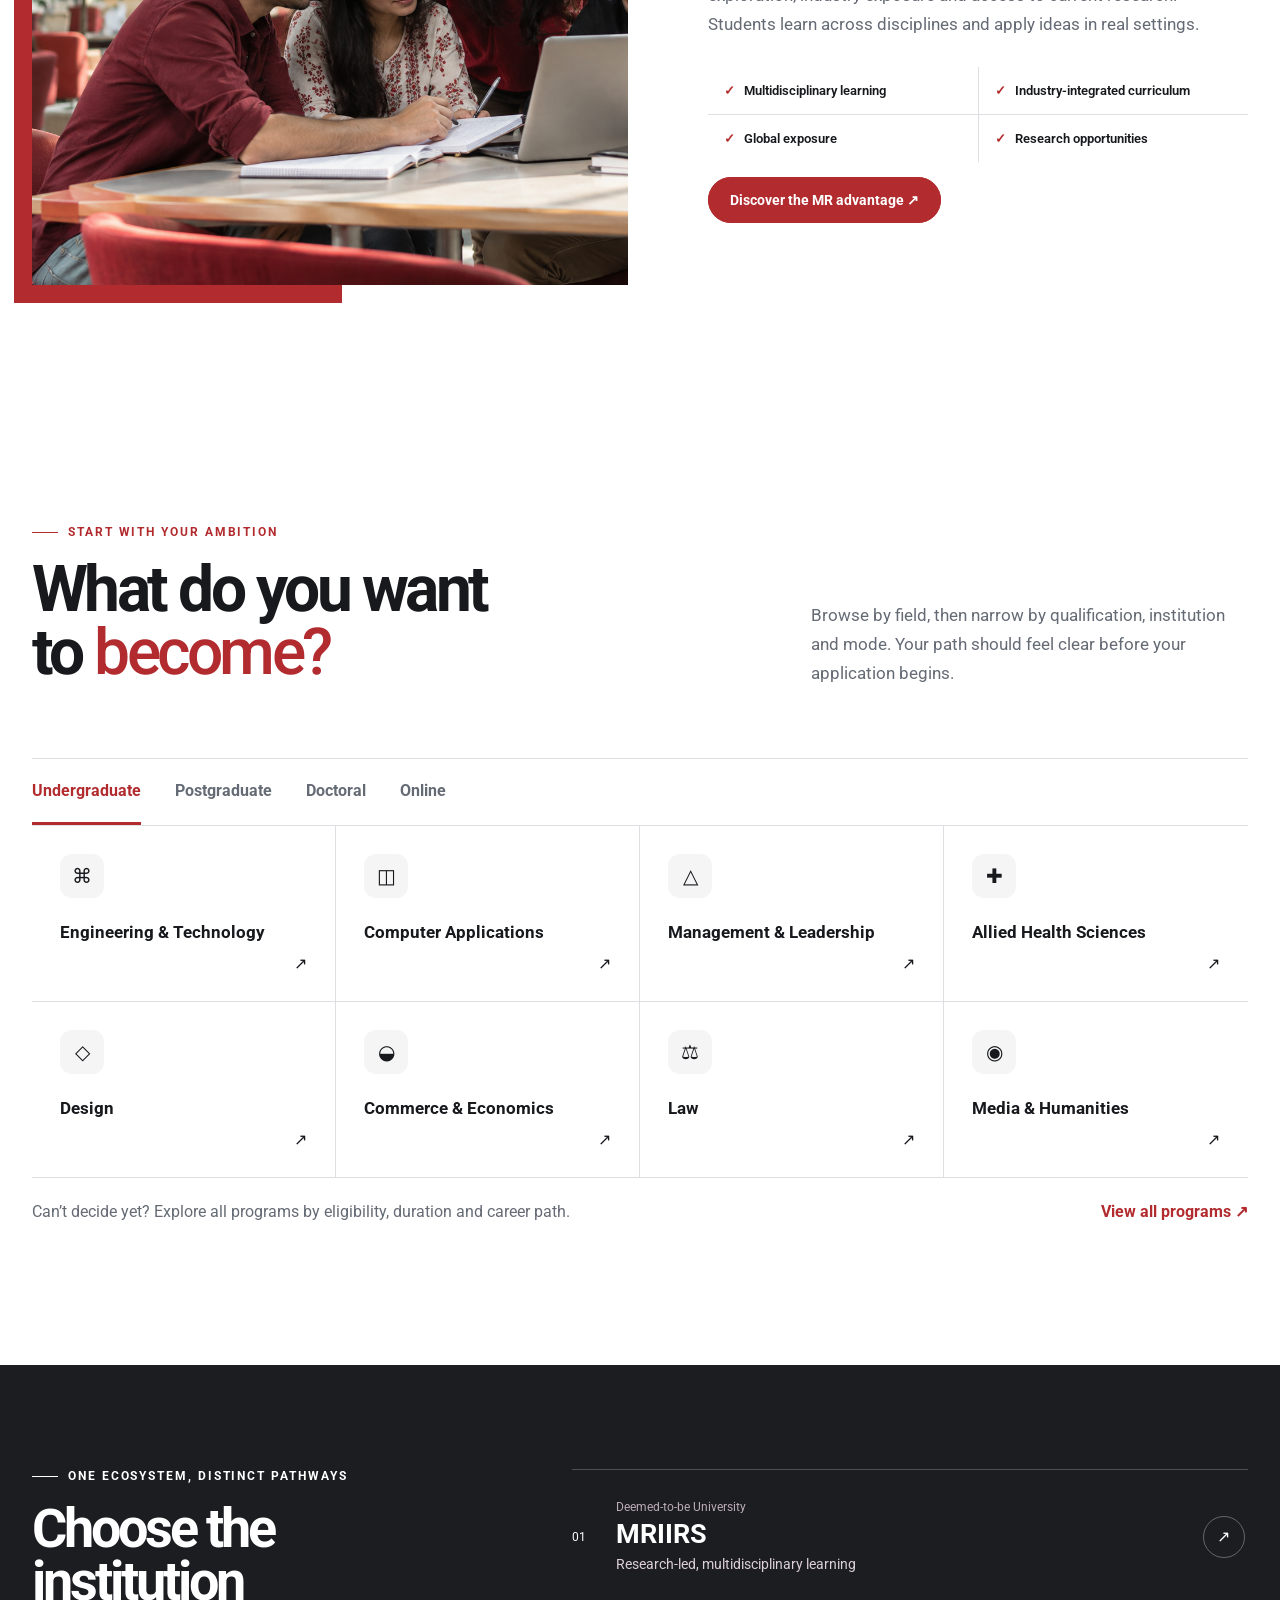
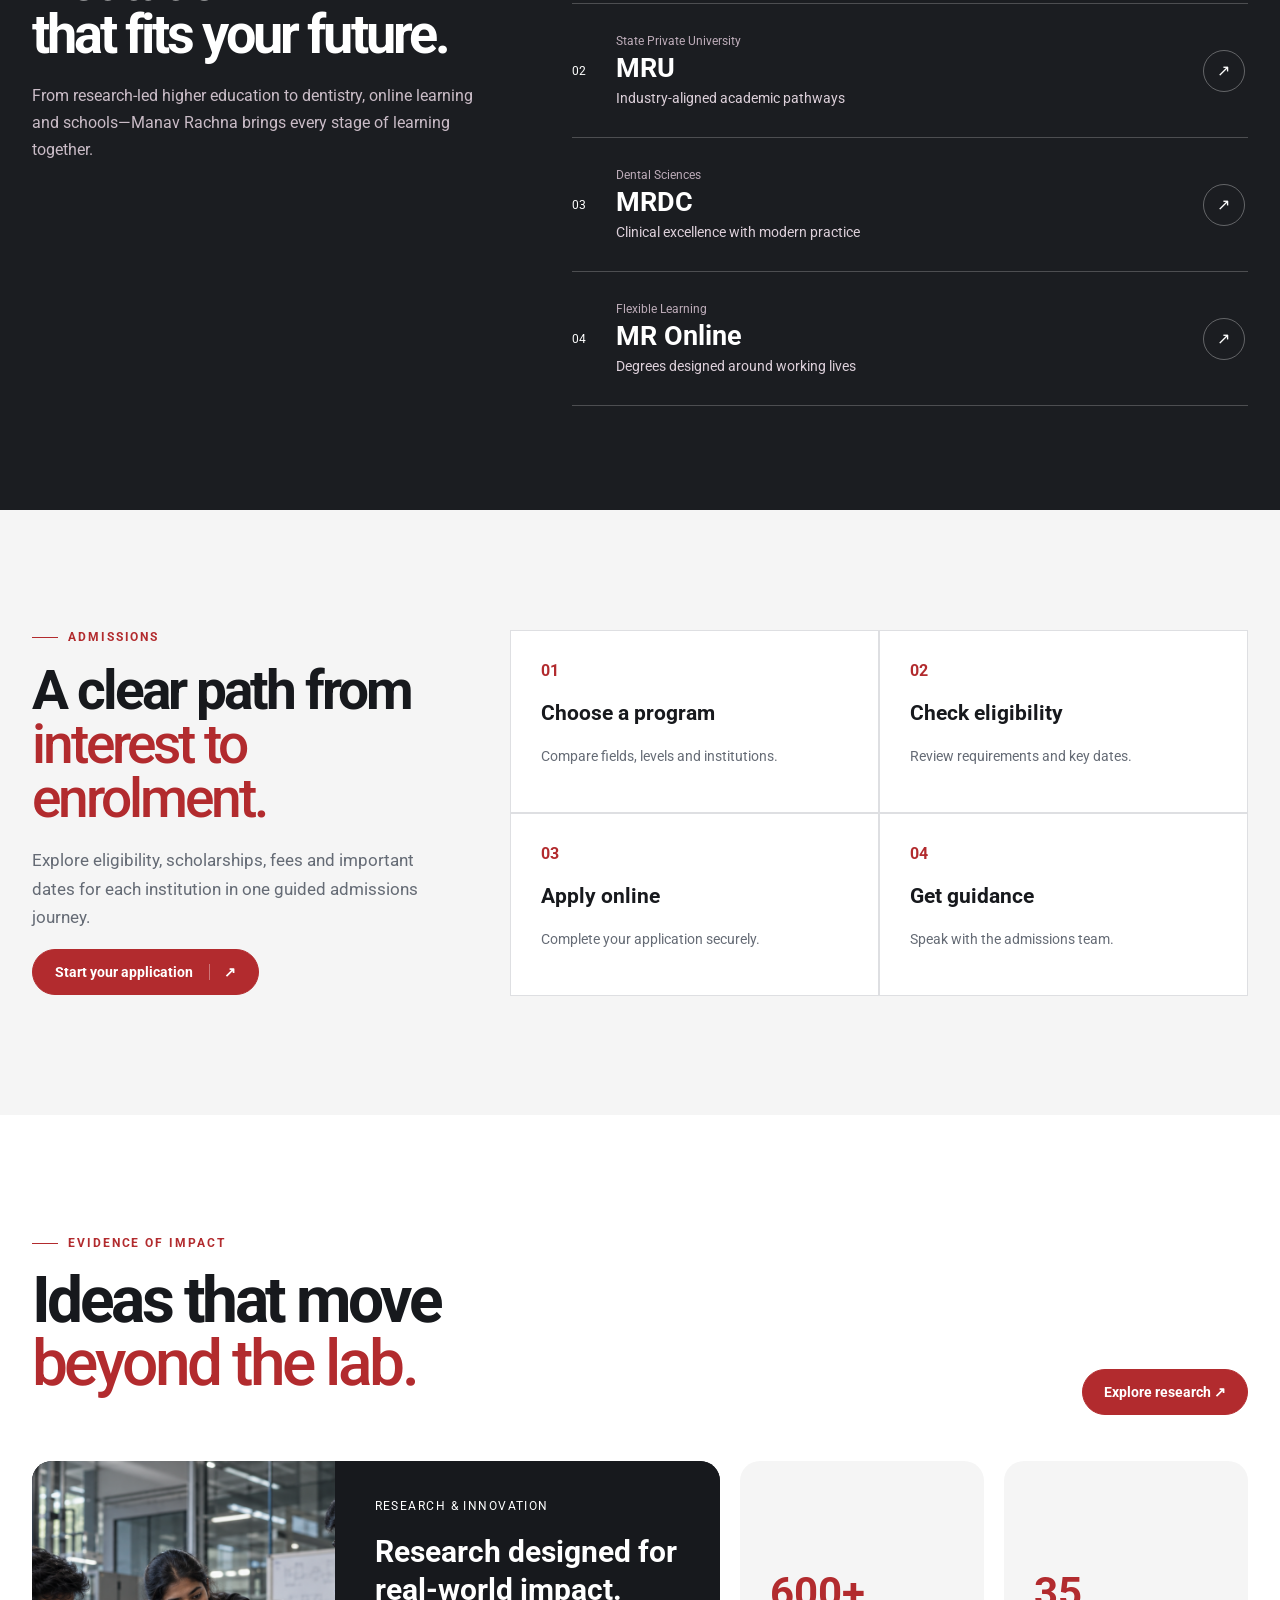
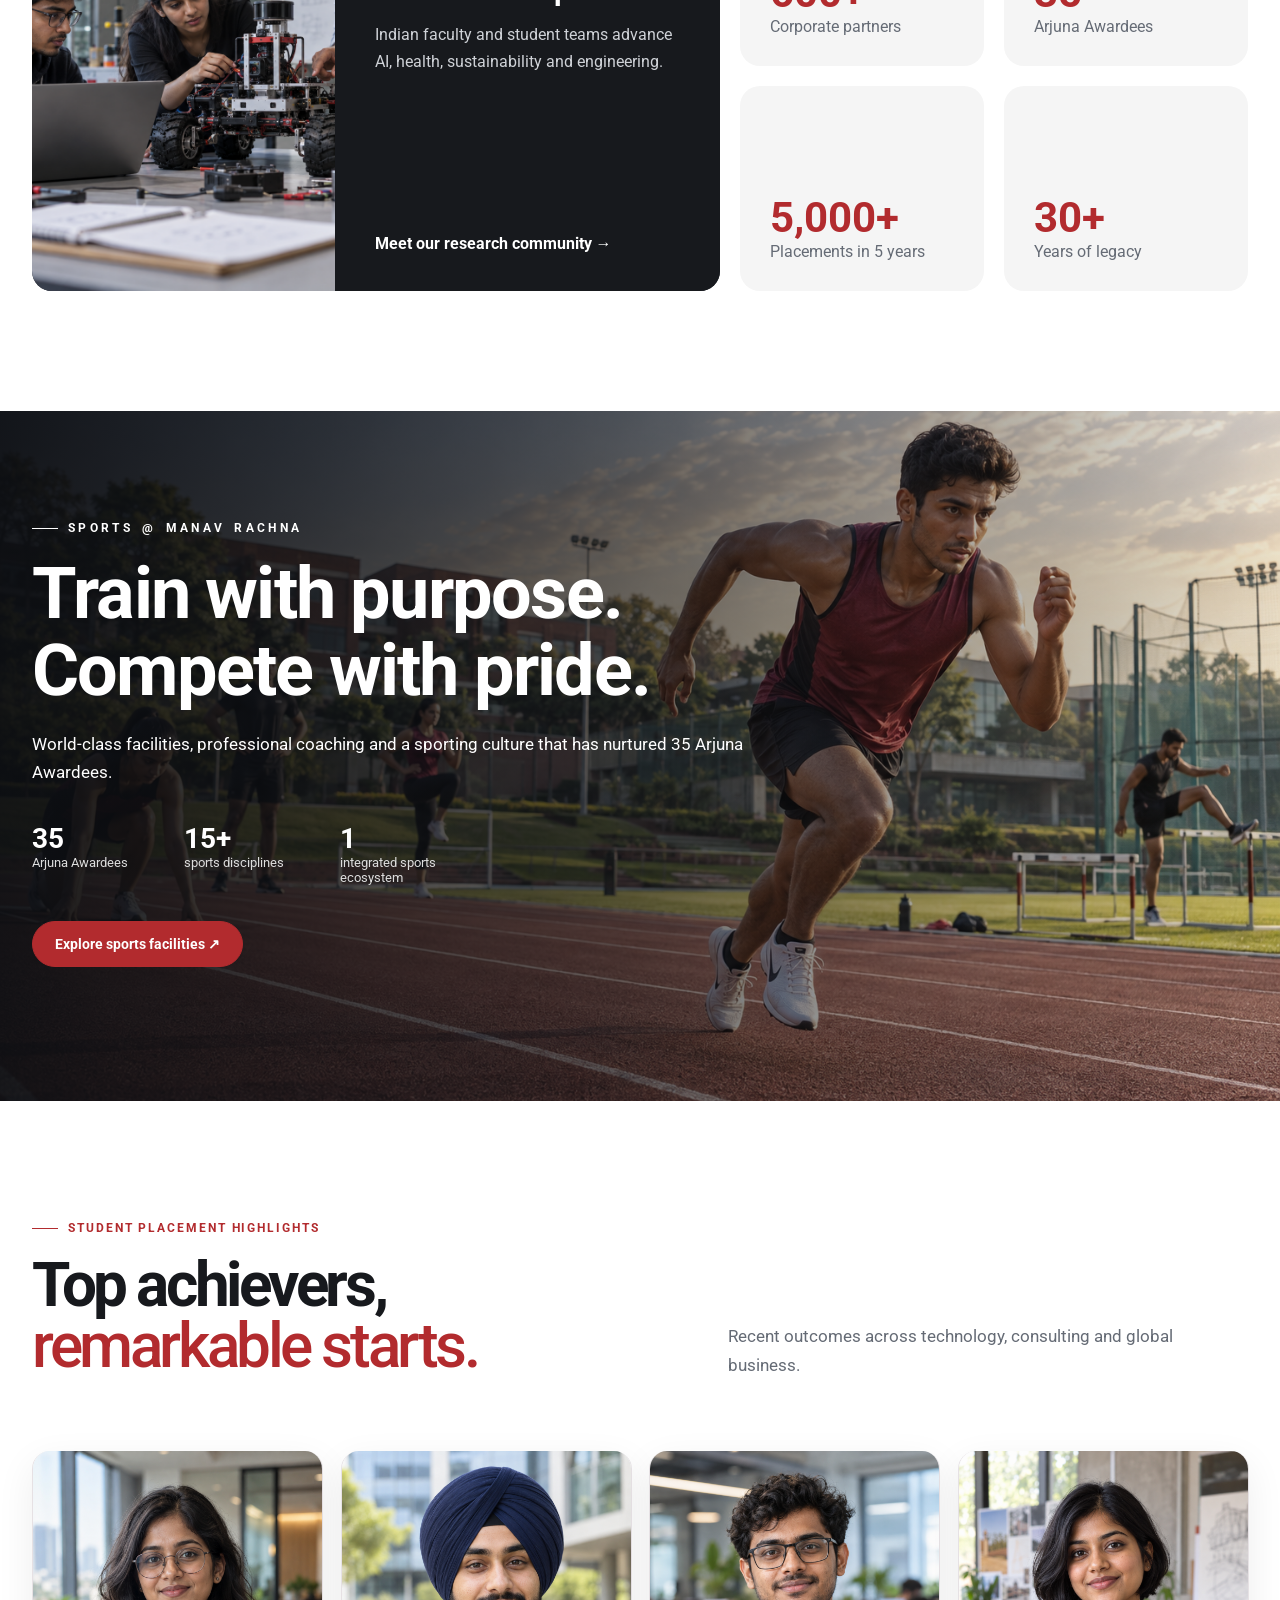
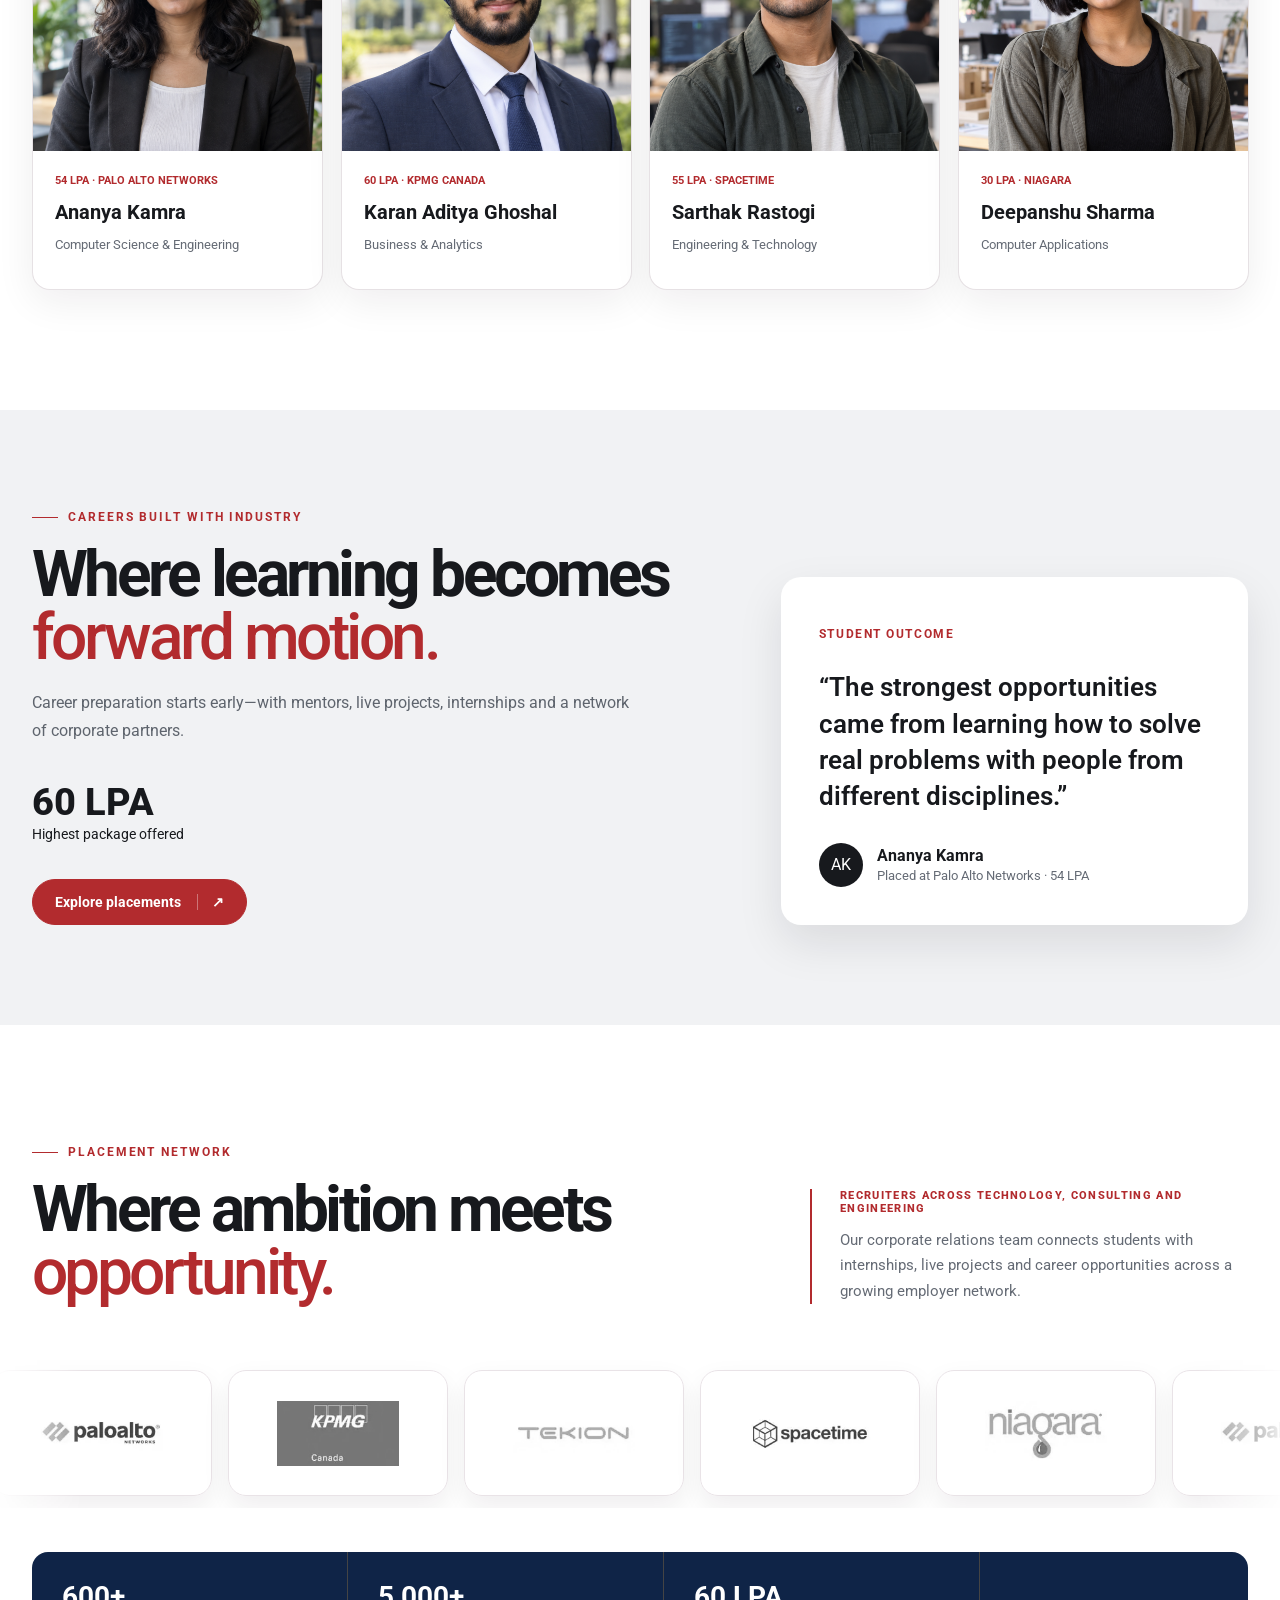
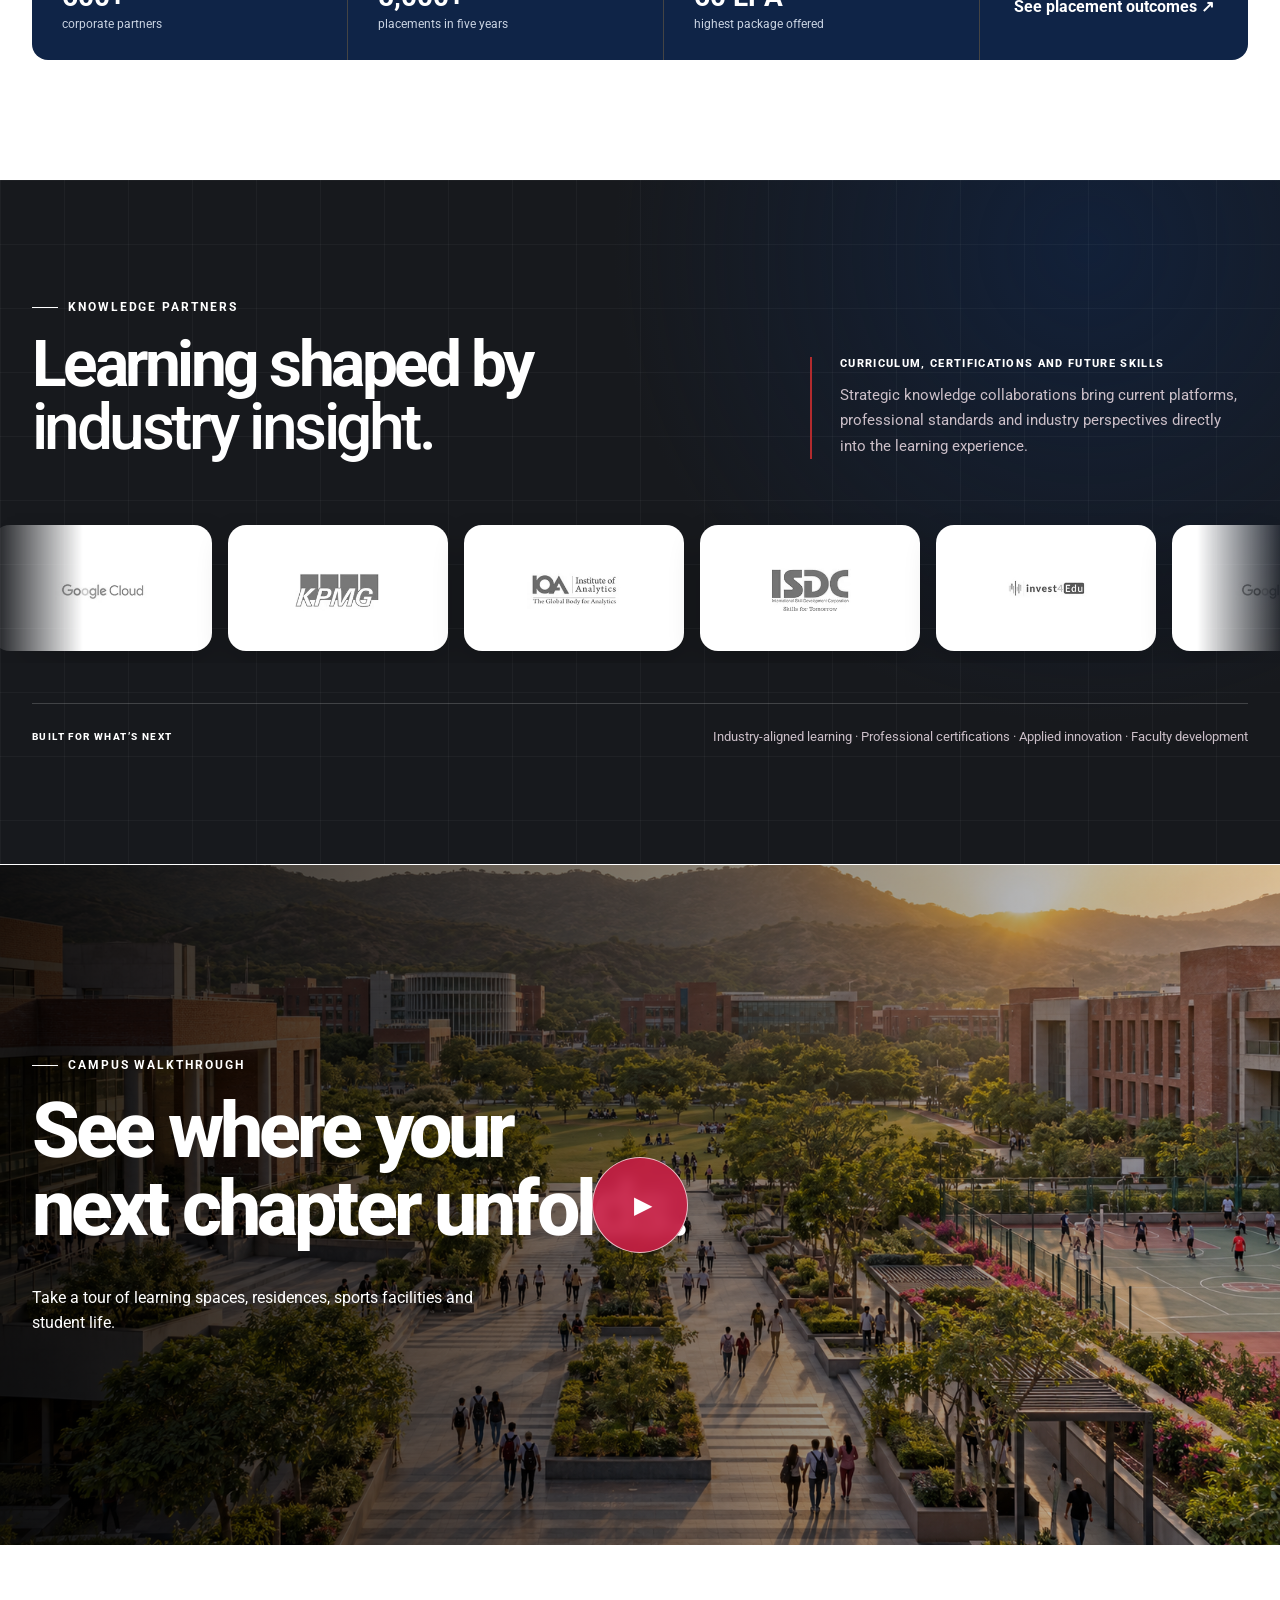
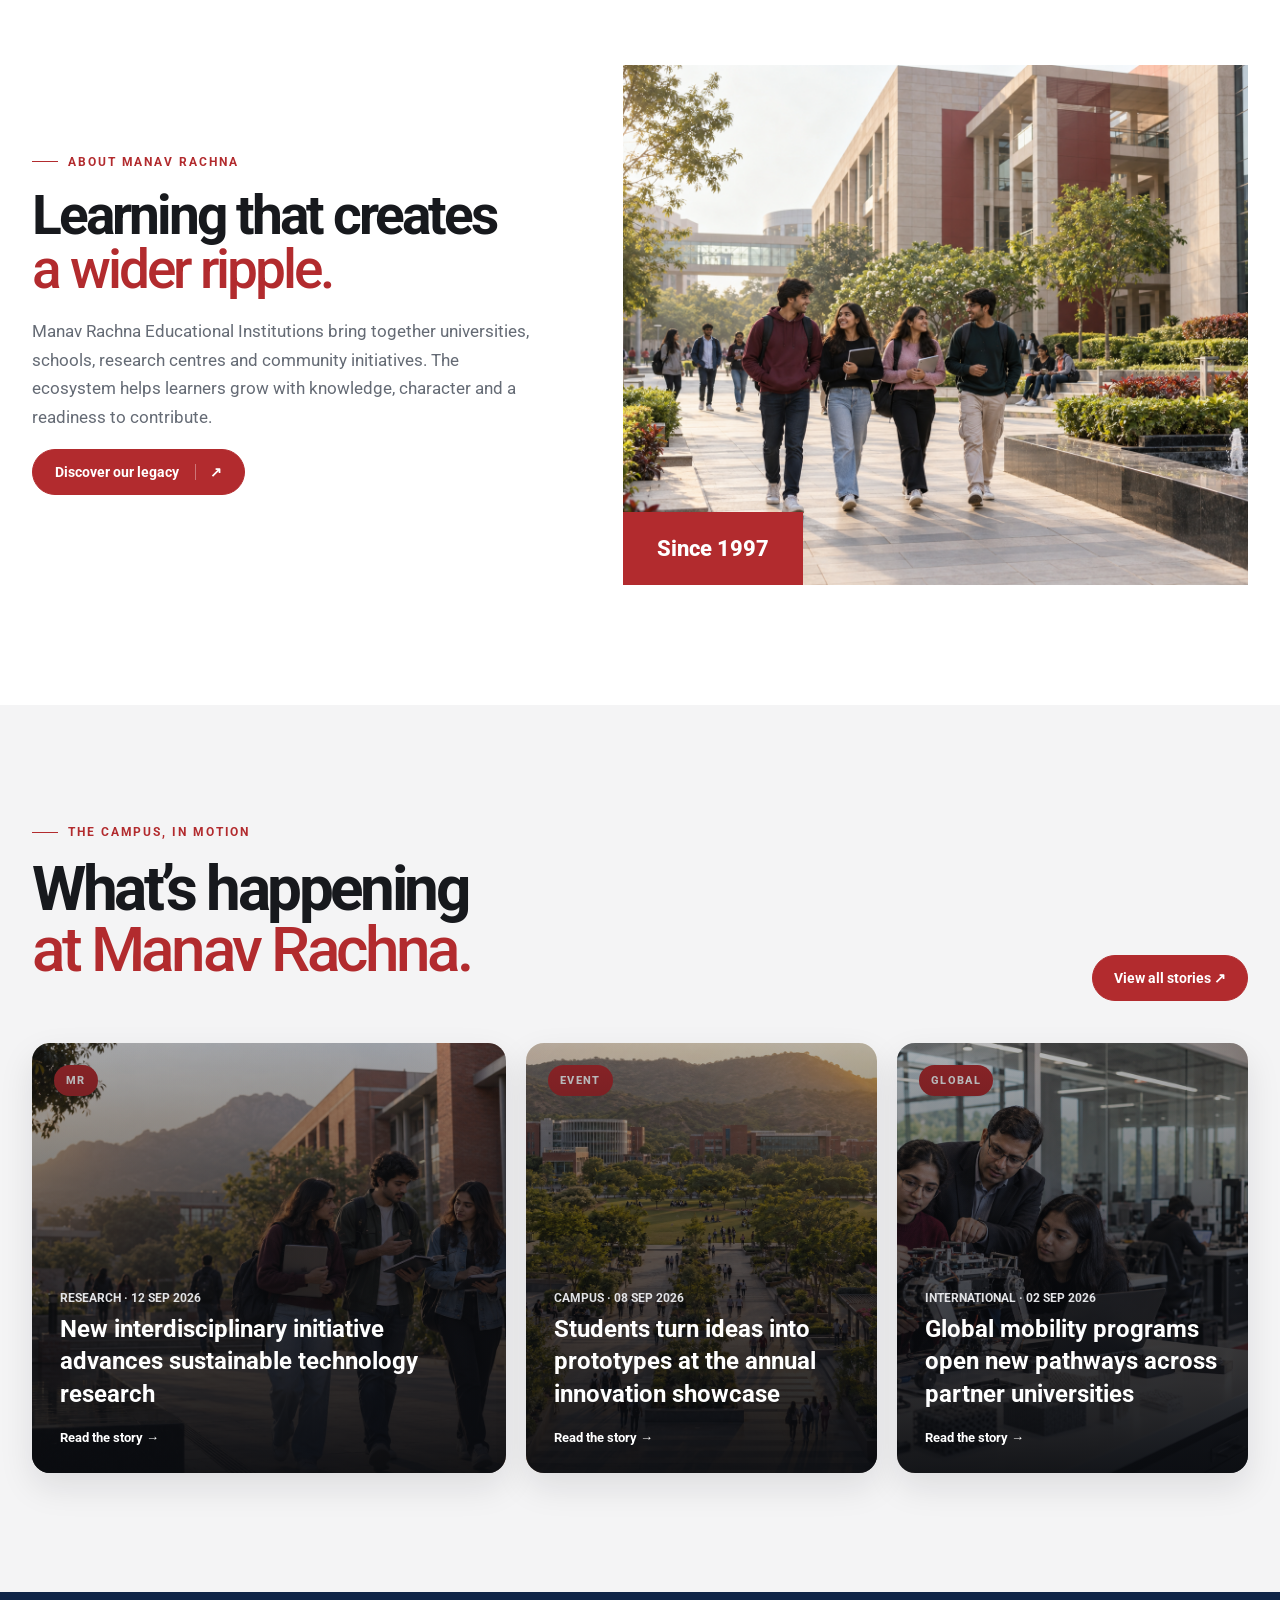
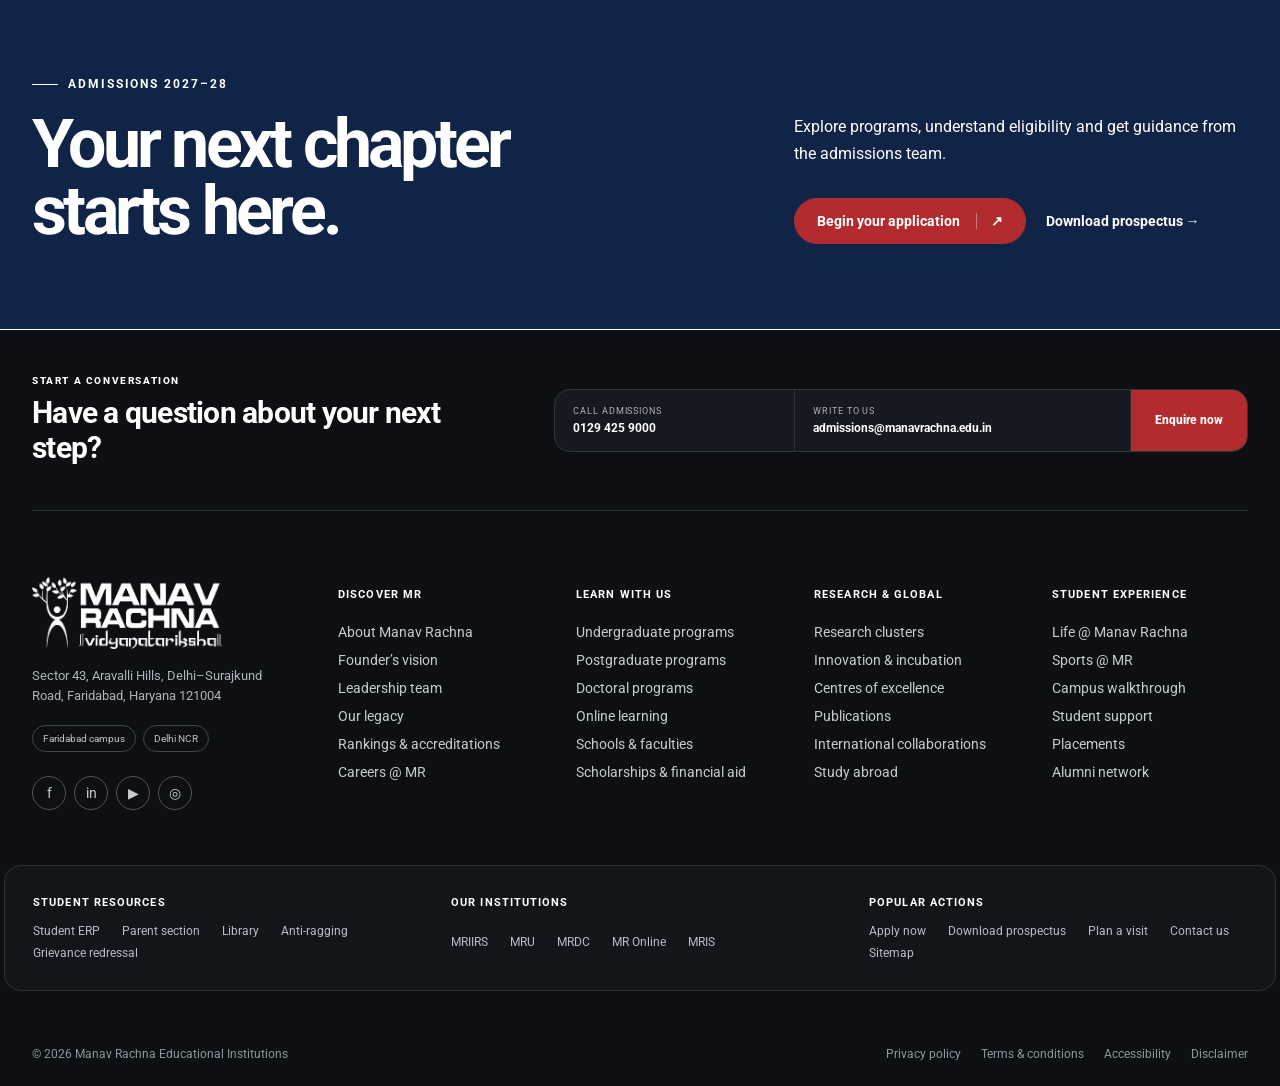
==== commit ab9390f7: "Restore campus walkthrough play icon" ====
--- a/preview-1/index.html
+++ b/preview-1/index.html
@@ -107,7 +107,7 @@
     <section class="walkthrough" aria-label="Campus walkthrough video">
       <img src="assets/campus-walkthrough.png" alt="High-resolution aerial view of the Manav Rachna campus" />
       <video class="campus-video" preload="metadata" controls playsinline aria-label="Manav Rachna campus walkthrough"><source src="assets/campus-walkthrough.mp4" type="video/mp4" /></video><button class="video-close" type="button" aria-label="Close campus walkthrough video">×</button>
-      <div class="walkthrough-shade"></div><div class="walkthrough-copy"><div class="eyebrow light"><span></span> Campus walkthrough</div><h2>See where your<br />next chapter unfolds.</h2><button class="play-button" type="button" aria-label="Open campus walkthrough video"><span>+</span></button><p>Take a tour of learning spaces, residences, sports facilities and student life.</p></div>
+      <div class="walkthrough-shade"></div><div class="walkthrough-copy"><div class="eyebrow light"><span></span> Campus walkthrough</div><h2>See where your<br />next chapter unfolds.</h2><button class="play-button" type="button" aria-label="Open campus walkthrough video"><span>▶</span></button><p>Take a tour of learning spaces, residences, sports facilities and student life.</p></div>
     </section>
 
     <section class="about-mr section"><div><div class="eyebrow"><span></span> About Manav Rachna</div><h2>Learning that creates<br /><em>a wider ripple.</em></h2><p>Manav Rachna Educational Institutions bring together universities, schools, research centres and community initiatives. The ecosystem helps learners grow with knowledge, character and a readiness to contribute.</p><a class="primary-btn" href="#top">Discover our legacy <span>↗</span></a></div><div class="about-image"><img src="assets/ai-refresh/about-campus.png" alt="Indian students walking through a contemporary university campus" /><span>Since 1997</span></div></section>
--- a/preview-1/styles.css
+++ b/preview-1/styles.css
@@ -87,7 +87,7 @@
 .walkthrough.is-playing .video-close{opacity:1;visibility:visible;transform:scale(1.02)}
 .video-close:hover{background:#922225;transform:scale(1.08)}
 .video-modal-open{overflow:hidden}
-.walkthrough .play-button{font-size:38px;font-weight:300;line-height:1}.walkthrough .play-button span{display:block;margin:0;transform:translateY(-2px)}.walkthrough .play-button:hover{background:#922225;box-shadow:0 12px 32px rgba(0,0,0,.3)}
+.walkthrough .play-button{font-size:24px;font-weight:400;line-height:1}.walkthrough .play-button span{display:block;margin-left:5px;transform:none}.walkthrough .play-button:hover{background:#922225;box-shadow:0 12px 32px rgba(0,0,0,.3)}
 .walkthrough-shade,.walkthrough-copy,.walkthrough>img{transition:opacity .35s ease}
 
 /* Scroll-triggered section transitions */
